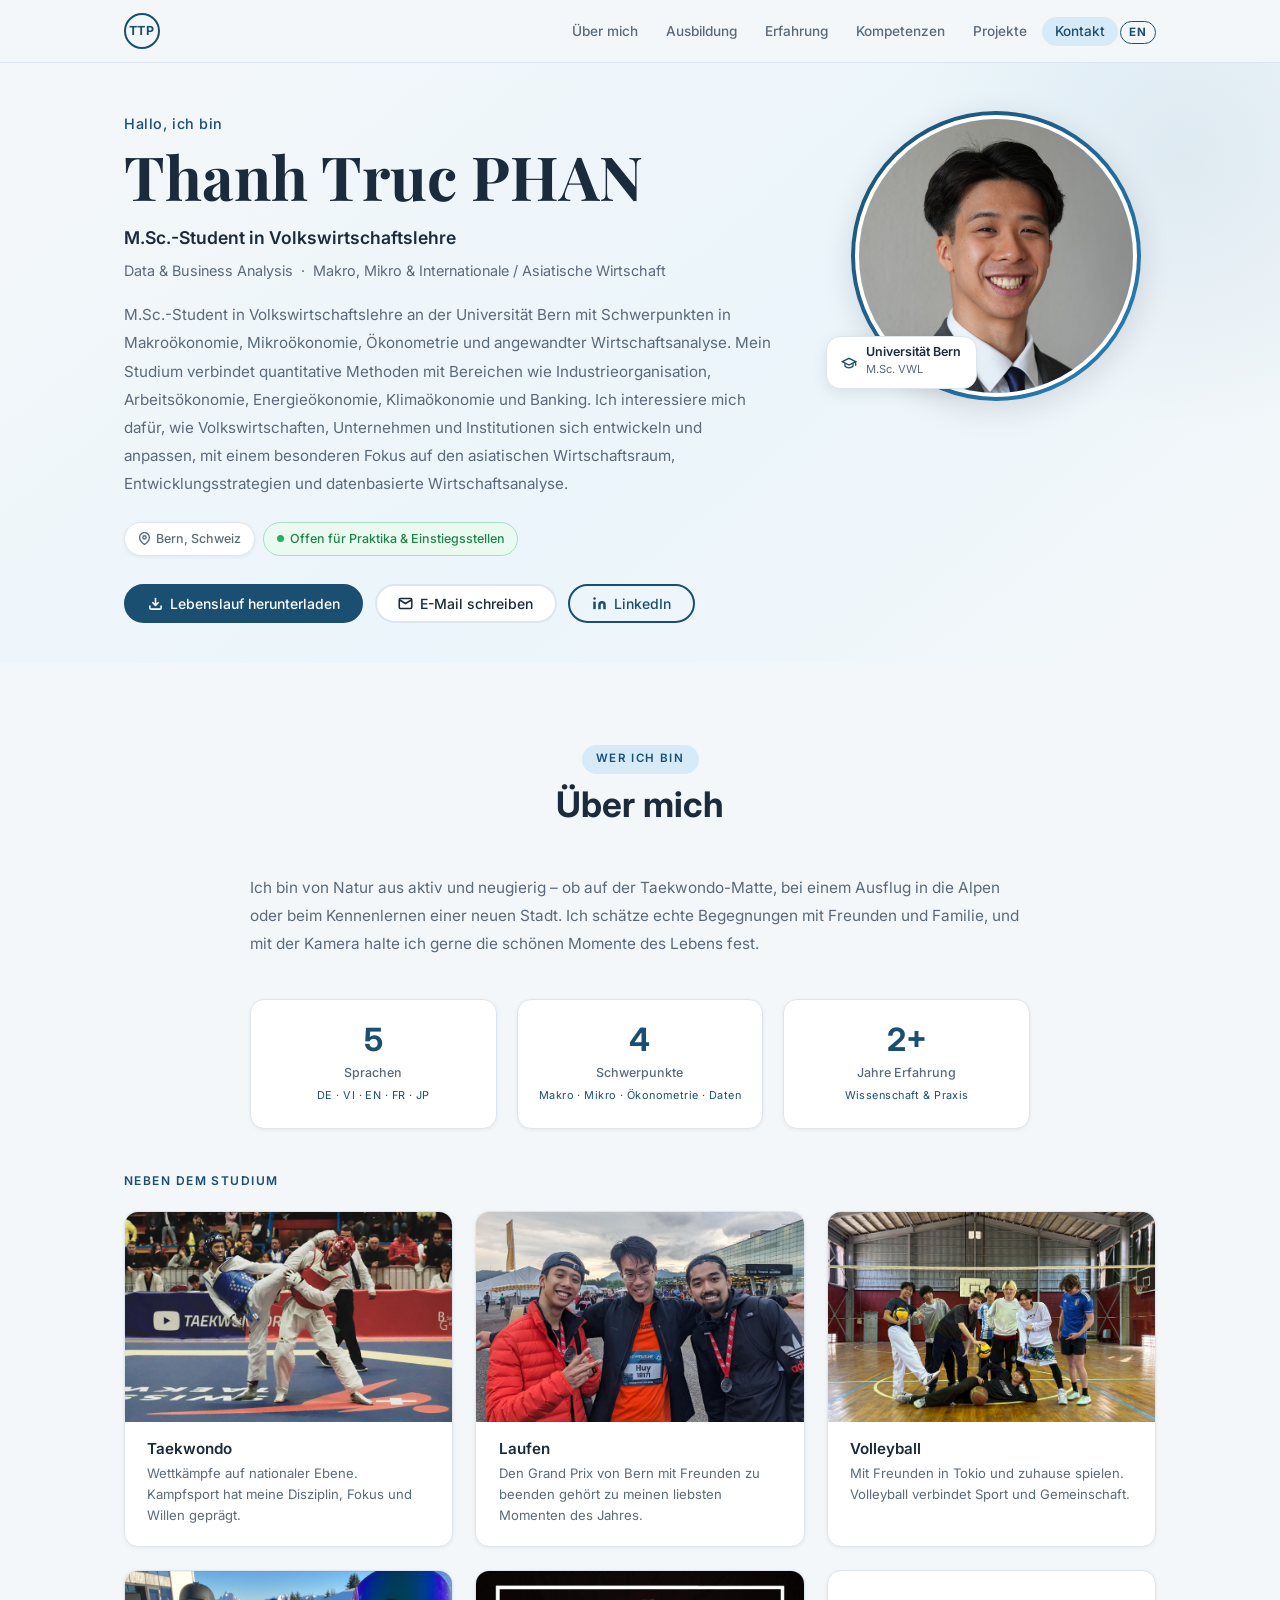
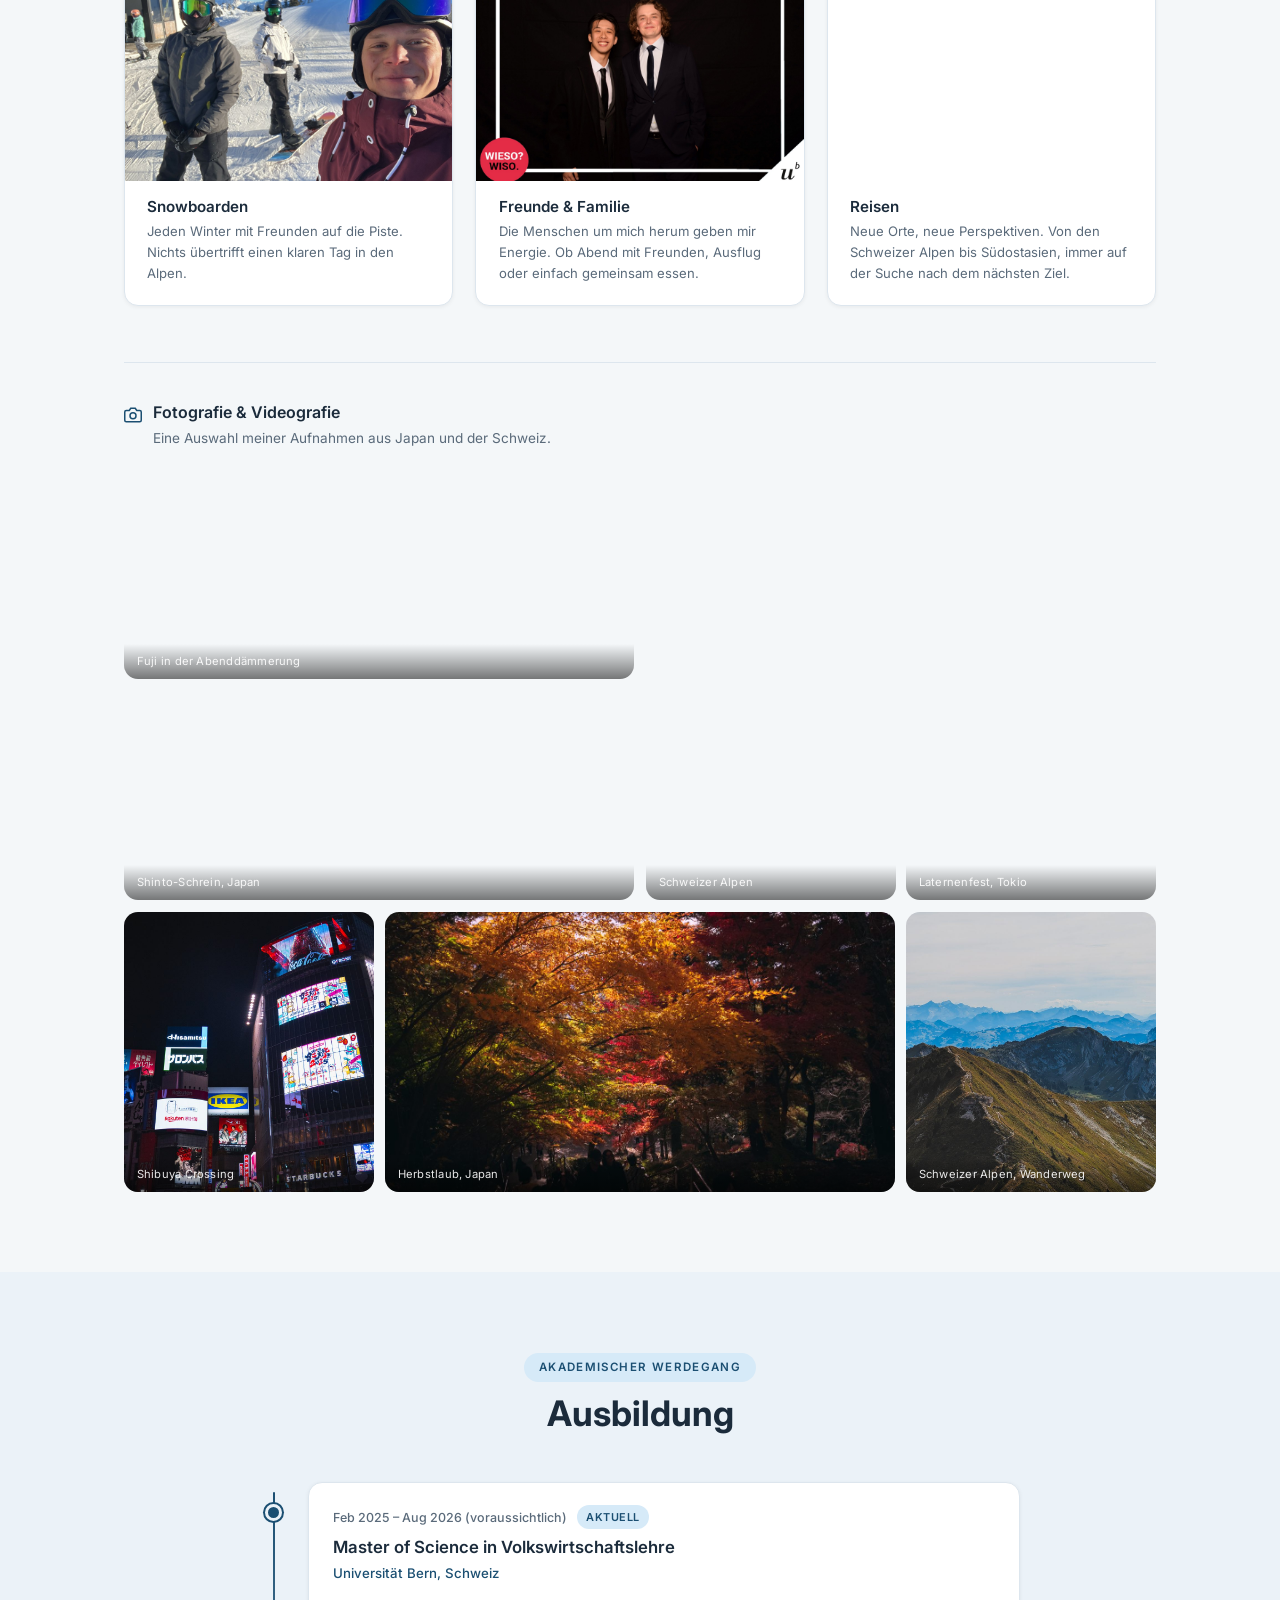
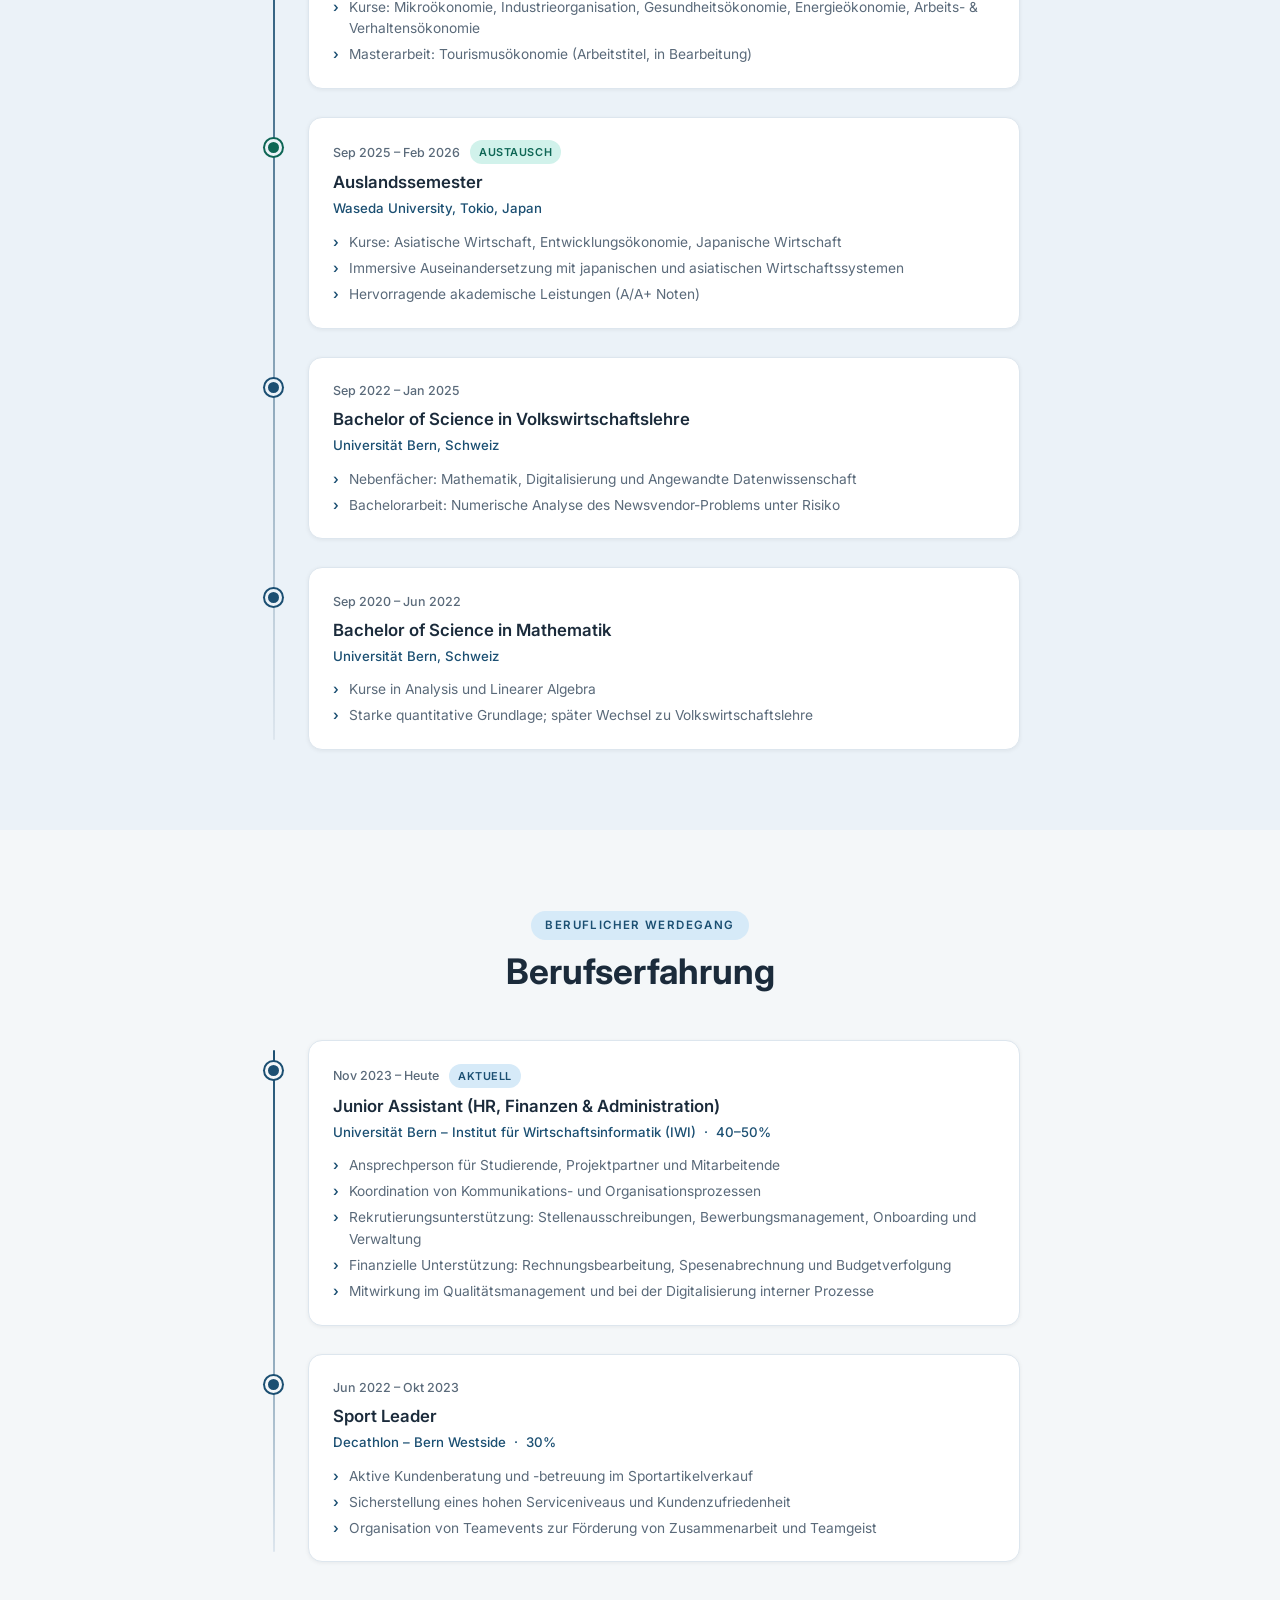
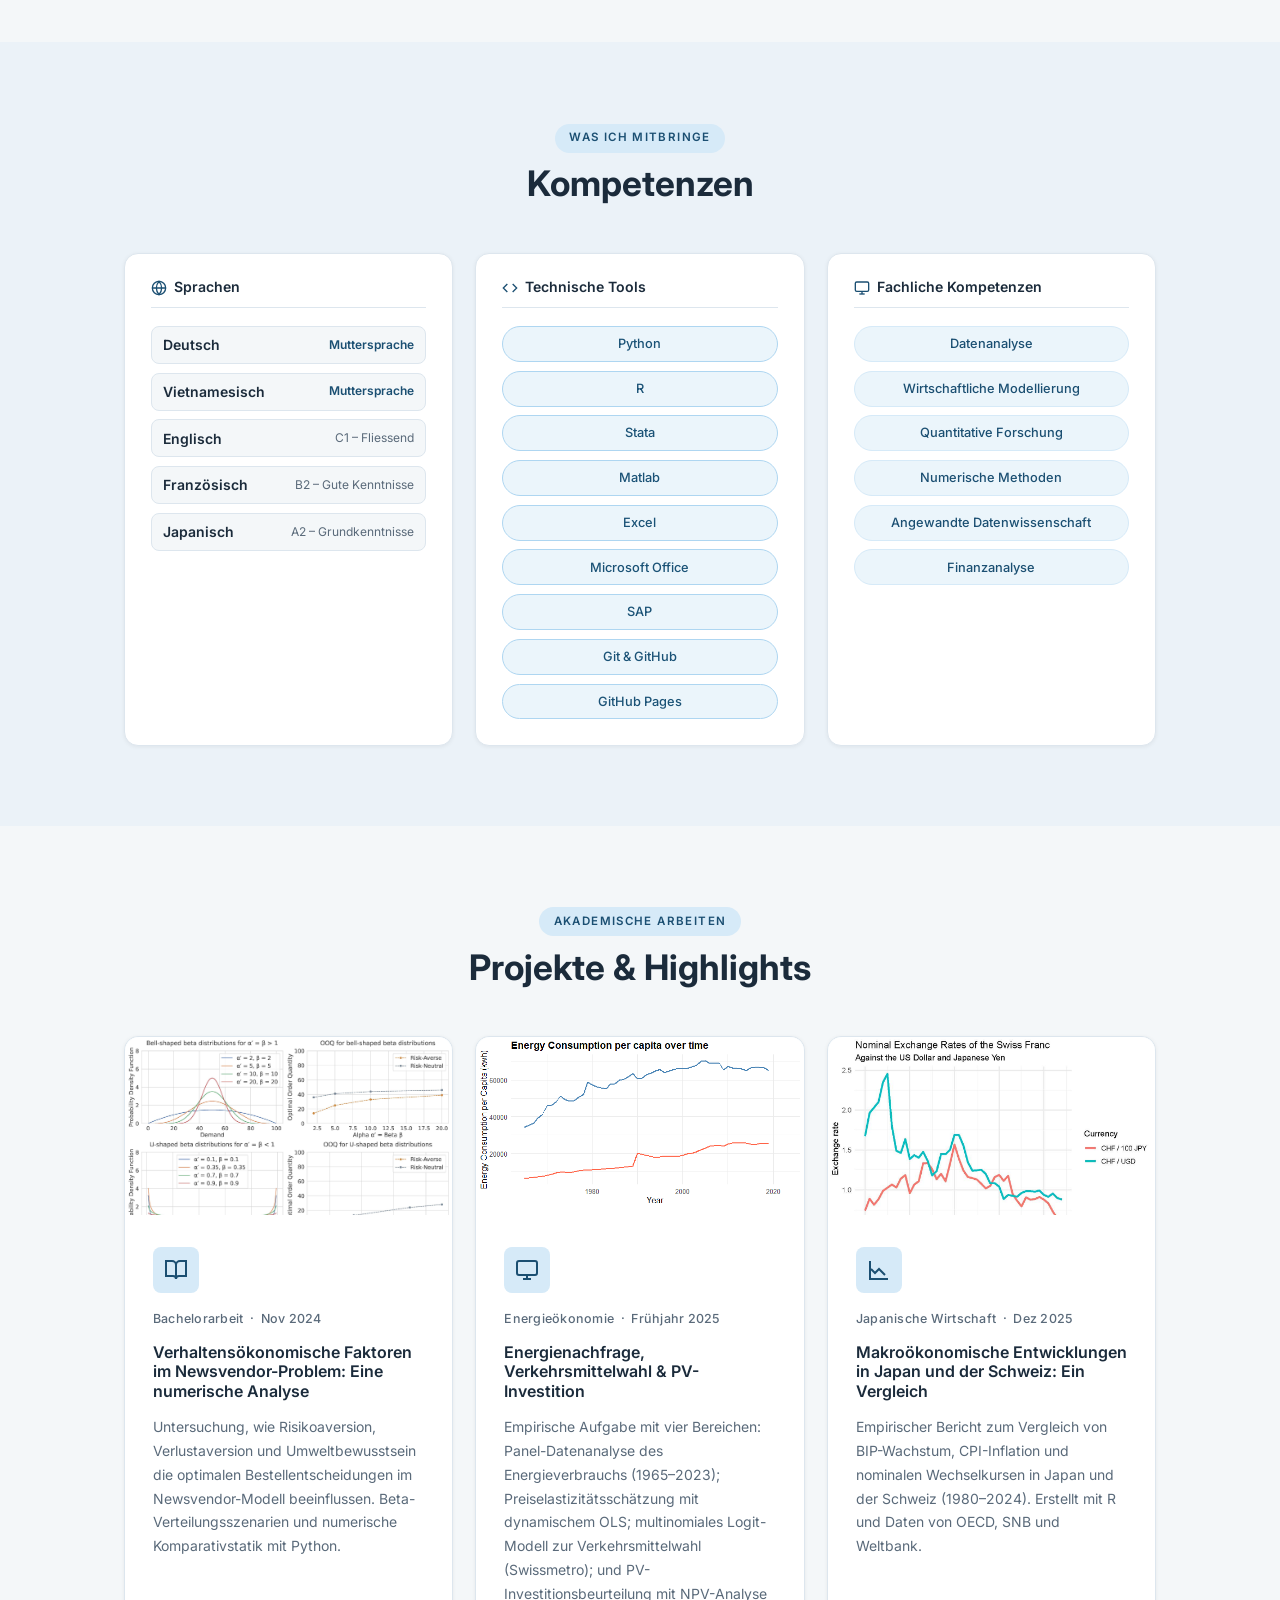
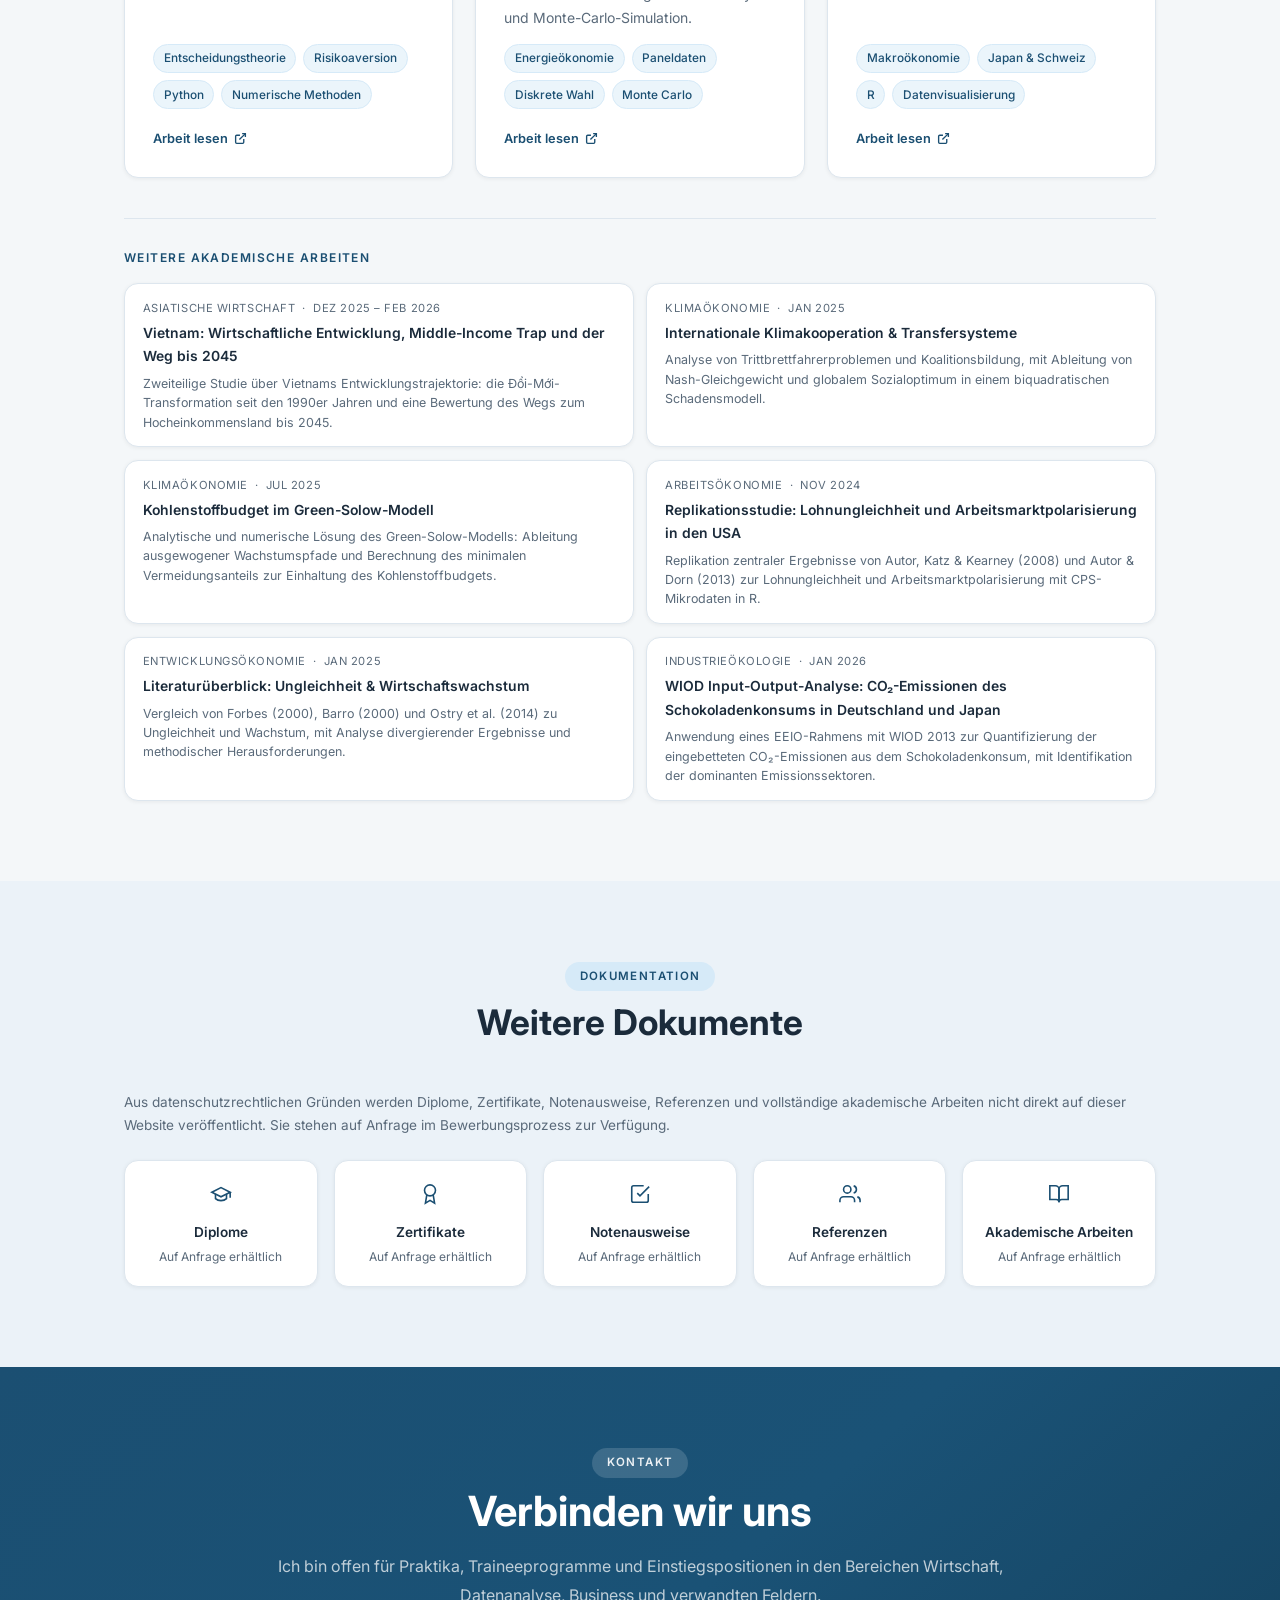
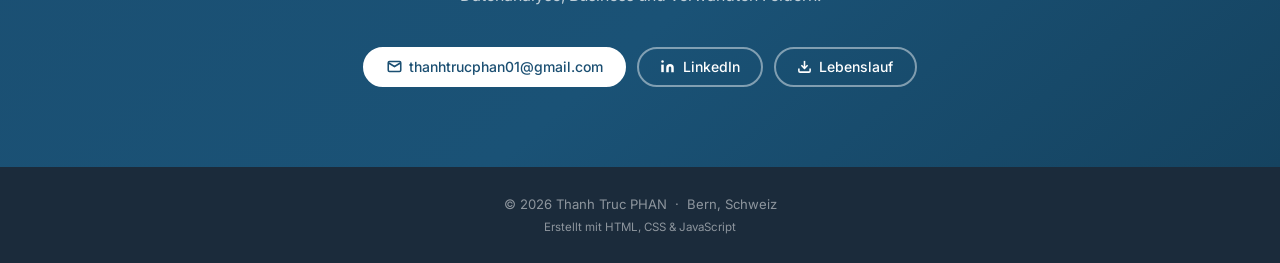
==== index.html @ 31c63287 "Paper links change and adapt website" ====
<!DOCTYPE html>
<html lang="de">
<head>
    <meta charset="UTF-8">
    <meta name="viewport" content="width=device-width, initial-scale=1.0">
    <title>Thanh Truc PHAN | M.Sc. Volkswirtschaftslehre</title>
    <meta name="description" content="Thanh Truc PHAN – M.Sc.-Student in Volkswirtschaftslehre an der Universität Bern. Schwerpunkte: Asiatische Wirtschaft, Internationale Wirtschaft und Datenanalyse.">

    <link rel="canonical" href="https://thanhphan.ch/">
    <link rel="alternate" hreflang="de" href="https://thanhphan.ch/">
    <link rel="alternate" hreflang="en" href="https://thanhphan.ch/en/">
    <link rel="alternate" hreflang="x-default" href="https://thanhphan.ch/">

    <link rel="preconnect" href="https://fonts.googleapis.com">
    <link rel="preconnect" href="https://fonts.gstatic.com" crossorigin>
    <link href="https://fonts.googleapis.com/css2?family=Playfair+Display:wght@700&family=Inter:wght@300;400;500;600;700&display=swap" rel="stylesheet">

    <link rel="icon" type="image/svg+xml" href="/assets/favicon.svg">
    <link rel="stylesheet" href="/styles.css">
</head>
<body>

    <header class="nav-header">
        <nav class="nav-container">
            <a href="#hero" class="nav-logo">TTP</a>

            <ul class="nav-links" id="navLinks">
                <li><a href="#about">Über mich</a></li>
                <li><a href="#education">Ausbildung</a></li>
                <li><a href="#experience">Erfahrung</a></li>
                <li><a href="#skills">Kompetenzen</a></li>
                <li><a href="#projects">Projekte</a></li>
                <li><a href="#contact">Kontakt</a></li>
                <li><a href="/en/" class="nav-lang">EN</a></li>
            </ul>

            <button class="nav-toggle" id="navToggle" aria-label="Navigationsmenü öffnen">
                <span></span>
                <span></span>
                <span></span>
            </button>
        </nav>
    </header>

    <main>

        <section id="hero" class="hero-section">
            <div class="hero-container">

                <div class="hero-text">
                    <p class="hero-greeting">Hallo, ich bin</p>
                    <h1 class="hero-name">Thanh Truc PHAN</h1>
                    <p class="hero-headline">M.Sc.-Student in Volkswirtschaftslehre</p>
                    <p class="hero-sub-headline">Data &amp; Business Analysis &nbsp;·&nbsp; Makro, Mikro &amp; Internationale / Asiatische Wirtschaft</p>

                    <p class="hero-intro">
                        M.Sc.-Student in Volkswirtschaftslehre an der Universität Bern mit Schwerpunkten
                        in Makroökonomie, Mikroökonomie, Ökonometrie und angewandter Wirtschaftsanalyse.
                        Mein Studium verbindet quantitative Methoden mit Bereichen wie Industrieorganisation,
                        Arbeitsökonomie, Energieökonomie, Klimaökonomie und Banking. Ich interessiere mich
                        dafür, wie Volkswirtschaften, Unternehmen und Institutionen sich entwickeln und
                        anpassen, mit einem besonderen Fokus auf den asiatischen Wirtschaftsraum,
                        Entwicklungsstrategien und datenbasierte Wirtschaftsanalyse.
                    </p>

                    <div class="hero-badges">
                        <span class="badge badge-location">
                            <svg width="13" height="13" viewBox="0 0 24 24" fill="none" stroke="currentColor" stroke-width="2.5" aria-hidden="true">
                                <path d="M21 10c0 7-9 13-9 13s-9-6-9-13a9 9 0 0 1 18 0z"/>
                                <circle cx="12" cy="10" r="3"/>
                            </svg>
                            Bern, Schweiz
                        </span>
                        <span class="badge badge-open">
                            <span class="pulse-dot" aria-hidden="true"></span>
                            Offen für Praktika &amp; Einstiegsstellen
                        </span>
                    </div>

                    <div class="hero-buttons">
                        <a href="/assets/Lebenslauf%20Thanh%20Truc%20Phan%20Webseite.pdf" download="Lebenslauf Thanh Truc Phan" class="btn btn-primary">
                            <svg width="15" height="15" viewBox="0 0 24 24" fill="none" stroke="currentColor" stroke-width="2.5" aria-hidden="true">
                                <path d="M21 15v4a2 2 0 0 1-2 2H5a2 2 0 0 1-2-2v-4"/>
                                <polyline points="7 10 12 15 17 10"/>
                                <line x1="12" y1="15" x2="12" y2="3"/>
                            </svg>
                            Lebenslauf herunterladen
                        </a>
                        <a href="mailto:thanhtrucphan01@gmail.com" class="btn btn-secondary">
                            <svg width="15" height="15" viewBox="0 0 24 24" fill="none" stroke="currentColor" stroke-width="2.5" aria-hidden="true">
                                <path d="M4 4h16c1.1 0 2 .9 2 2v12c0 1.1-.9 2-2 2H4c-1.1 0-2-.9-2-2V6c0-1.1.9-2 2-2z"/>
                                <polyline points="22,6 12,12 2,6"/>
                            </svg>
                            E-Mail schreiben
                        </a>
                        <a href="https://www.linkedin.com/in/thanh-truc-phan" target="_blank" rel="noopener noreferrer" class="btn btn-outline">
                            <svg width="15" height="15" viewBox="0 0 24 24" fill="currentColor" aria-hidden="true">
                                <path d="M16 8a6 6 0 0 1 6 6v7h-4v-7a2 2 0 0 0-2-2 2 2 0 0 0-2 2v7h-4v-7a6 6 0 0 1 6-6z"/>
                                <rect x="2" y="9" width="4" height="12"/>
                                <circle cx="4" cy="4" r="2"/>
                            </svg>
                            LinkedIn
                        </a>
                    </div>
                </div>

                <div class="hero-image-wrapper">
                    <div class="hero-image-ring">
                        <img src="/assets/profile.jpg" alt="Porträt von Thanh Truc PHAN" class="hero-image" id="profileImg">
                    </div>
                    <div class="hero-image-card" aria-hidden="true">
                        <svg width="16" height="16" viewBox="0 0 24 24" fill="none" stroke="currentColor" stroke-width="2">
                            <path d="M22 10v6M2 10l10-5 10 5-10 5z"/>
                            <path d="M6 12v5c3 3 9 3 12 0v-5"/>
                        </svg>
                        <div>
                            <span>Universität Bern</span>
                            <small>M.Sc. VWL</small>
                        </div>
                    </div>
                </div>

            </div>
        </section>


        <section id="about" class="section">
            <div class="container">

                <div class="section-header reveal">
                    <span class="section-label">Wer ich bin</span>
                    <h2>Über mich</h2>
                </div>

                <div class="about-content">
                    <p class="reveal">
                        Ich bin von Natur aus aktiv und neugierig – ob auf der Taekwondo-Matte, bei einem
                        Ausflug in die Alpen oder beim Kennenlernen einer neuen Stadt. Ich schätze echte
                        Begegnungen mit Freunden und Familie, und mit der Kamera halte ich gerne die
                        schönen Momente des Lebens fest.
                    </p>

                    <div class="about-highlights reveal">
                        <div class="highlight-card">
                            <span class="highlight-number">5</span>
                            <span class="highlight-label">Sprachen</span>
                            <span class="highlight-sub">DE · VI · EN · FR · JP</span>
                        </div>
                        <div class="highlight-card">
                            <span class="highlight-number">4</span>
                            <span class="highlight-label">Schwerpunkte</span>
                            <span class="highlight-sub">Makro · Mikro · Ökonometrie · Daten</span>
                        </div>
                        <div class="highlight-card">
                            <span class="highlight-number">2+</span>
                            <span class="highlight-label">Jahre Erfahrung</span>
                            <span class="highlight-sub">Wissenschaft &amp; Praxis</span>
                        </div>
                    </div>
                </div>

                <h3 class="about-sub-heading reveal">Neben dem Studium</h3>

                <div class="hobbies-grid">

                    <div class="hobby-card reveal">
                        <div class="hobby-photo">
                            <img src="/assets/pictures/taekwondo.jpg" alt="Taekwondo-Wettkampf" loading="lazy" decoding="async" style="object-position: center top;">
                        </div>
                        <div class="hobby-body">
                            <h3>Taekwondo</h3>
                            <p>Wettkämpfe auf nationaler Ebene. Kampfsport hat meine Disziplin, Fokus und Willen geprägt.</p>
                        </div>
                    </div>

                    <div class="hobby-card reveal">
                        <div class="hobby-photo">
                            <img src="/assets/pictures/GP-Bern%20Running.jpg" alt="Grand Prix von Bern mit Freunden" loading="lazy" decoding="async">
                        </div>
                        <div class="hobby-body">
                            <h3>Laufen</h3>
                            <p>Den Grand Prix von Bern mit Freunden zu beenden gehört zu meinen liebsten Momenten des Jahres.</p>
                        </div>
                    </div>

                    <div class="hobby-card reveal">
                        <div class="hobby-photo">
                            <img src="/assets/pictures/volleyball.jpg" alt="Volleyball-Team in Tokio" loading="lazy" decoding="async">
                        </div>
                        <div class="hobby-body">
                            <h3>Volleyball</h3>
                            <p>Mit Freunden in Tokio und zuhause spielen. Volleyball verbindet Sport und Gemeinschaft.</p>
                        </div>
                    </div>

                    <div class="hobby-card reveal">
                        <div class="hobby-photo">
                            <img src="/assets/pictures/Snowboarding.jpg" alt="Snowboarden in den Alpen" loading="lazy" decoding="async" style="object-position: center top;">
                        </div>
                        <div class="hobby-body">
                            <h3>Snowboarden</h3>
                            <p>Jeden Winter mit Freunden auf die Piste. Nichts übertrifft einen klaren Tag in den Alpen.</p>
                        </div>
                    </div>

                    <div class="hobby-card reveal">
                        <div class="hobby-photo">
                            <img src="/assets/pictures/Bachelor Graduation.jpg" alt="Mit Freunden an einer Veranstaltung" loading="lazy" decoding="async" style="object-position: center top;">
                        </div>
                        <div class="hobby-body">
                            <h3>Freunde &amp; Familie</h3>
                            <p>Die Menschen um mich herum geben mir Energie. Ob Abend mit Freunden, Ausflug oder einfach gemeinsam essen.</p>
                        </div>
                    </div>

                    <div class="hobby-card reveal">
                        <div class="hobby-photo">
                            <img src="/assets/pictures/travelling.JPG" alt="Reisen am Mittelmeer" loading="lazy" decoding="async">
                        </div>
                        <div class="hobby-body">
                            <h3>Reisen</h3>
                            <p>Neue Orte, neue Perspektiven. Von den Schweizer Alpen bis Südostasien, immer auf der Suche nach dem nächsten Ziel.</p>
                        </div>
                    </div>

                </div>

                <div class="photo-subsection">
                    <div class="photo-subsection-header reveal">
                        <svg width="18" height="18" viewBox="0 0 24 24" fill="none" stroke="currentColor" stroke-width="2" aria-hidden="true">
                            <path d="M23 19a2 2 0 0 1-2 2H3a2 2 0 0 1-2-2V8a2 2 0 0 1 2-2h4l2-3h6l2 3h4a2 2 0 0 1 2 2z"/>
                            <circle cx="12" cy="13" r="4"/>
                        </svg>
                        <div>
                            <h3>Fotografie &amp; Videografie</h3>
                            <p>Eine Auswahl meiner Aufnahmen aus Japan und der Schweiz.</p>
                        </div>
                    </div>
                    <div class="photo-strip reveal">
                        <figure class="photo-tile">
                            <img src="/assets/pictures/Fuji_.jpg" alt="Silhouette des Fuji in der Abenddämmerung" loading="lazy" decoding="async">
                            <figcaption>Fuji in der Abenddämmerung</figcaption>
                        </figure>
                        <figure class="photo-tile">
                            <img src="/assets/pictures/Alps%20.jpg" alt="Skipiste in den Schweizer Alpen" loading="lazy" decoding="async" style="object-position: center 25%;">
                            <figcaption>Schweizer Alpen</figcaption>
                        </figure>
                        <figure class="photo-tile">
                            <img src="/assets/pictures/Tokyo%20Festival.jpg" alt="Japanische Papierlaternen an einem Tokioter Festival" loading="lazy" decoding="async" style="object-position: center top;">
                            <figcaption>Laternenfest, Tokio</figcaption>
                        </figure>
                        <figure class="photo-tile">
                            <img src="/assets/pictures/Shrine.jpg" alt="Japanischer Shinto-Schrein mit Torii-Tor" loading="lazy" decoding="async">
                            <figcaption>Shinto-Schrein, Japan</figcaption>
                        </figure>
                        <figure class="photo-tile">
                            <img src="/assets/pictures/Shibuya%20Crossing.jpg" alt="Shibuya Crossing bei Nacht" loading="lazy" decoding="async" style="object-position: center 70%;">
                            <figcaption>Shibuya Crossing</figcaption>
                        </figure>
                        <figure class="photo-tile">
                            <img src="/assets/pictures/Autumn%20Foliage.jpg" alt="Herbstlaub in Japan" loading="lazy" decoding="async">
                            <figcaption>Herbstlaub, Japan</figcaption>
                        </figure>
                        <figure class="photo-tile">
                            <img src="/assets/pictures/Hiking.jpg" alt="Wanderweg in den Schweizer Alpen" loading="lazy" decoding="async" style="object-position: center 30%;">
                            <figcaption>Schweizer Alpen, Wanderweg</figcaption>
                        </figure>
                    </div>
                </div>

            </div>
        </section>


        <section id="education" class="section section-alt">
            <div class="container">

                <div class="section-header reveal">
                    <span class="section-label">Akademischer Werdegang</span>
                    <h2>Ausbildung</h2>
                </div>

                <div class="timeline">

                    <div class="timeline-item reveal">
                        <div class="timeline-dot"></div>
                        <div class="timeline-card">
                            <div class="timeline-meta">
                                <span class="timeline-date">Feb 2025 – Aug 2026 (voraussichtlich)</span>
                                <span class="timeline-tag tag-current">Aktuell</span>
                            </div>
                            <h3>Master of Science in Volkswirtschaftslehre</h3>
                            <p class="timeline-institution">Universität Bern, Schweiz</p>
                            <ul class="timeline-details">
                                <li>Kurse: Mikroökonomie, Industrieorganisation, Gesundheitsökonomie, Energieökonomie, Arbeits- &amp; Verhaltensökonomie</li>
                                <li>Masterarbeit: Tourismusökonomie (Arbeitstitel, in Bearbeitung)</li>
                            </ul>
                        </div>
                    </div>

                    <div class="timeline-item reveal">
                        <div class="timeline-dot timeline-dot-exchange"></div>
                        <div class="timeline-card">
                            <div class="timeline-meta">
                                <span class="timeline-date">Sep 2025 – Feb 2026</span>
                                <span class="timeline-tag tag-exchange">Austausch</span>
                            </div>
                            <h3>Auslandssemester</h3>
                            <p class="timeline-institution">Waseda University, Tokio, Japan</p>
                            <ul class="timeline-details">
                                <li>Kurse: Asiatische Wirtschaft, Entwicklungsökonomie, Japanische Wirtschaft</li>
                                <li>Immersive Auseinandersetzung mit japanischen und asiatischen Wirtschaftssystemen</li>
                                <li>Hervorragende akademische Leistungen (A/A+ Noten)</li>
                            </ul>
                        </div>
                    </div>

                    <div class="timeline-item reveal">
                        <div class="timeline-dot"></div>
                        <div class="timeline-card">
                            <div class="timeline-meta">
                                <span class="timeline-date">Sep 2022 – Jan 2025</span>
                            </div>
                            <h3>Bachelor of Science in Volkswirtschaftslehre</h3>
                            <p class="timeline-institution">Universität Bern, Schweiz</p>
                            <ul class="timeline-details">
                                <li>Nebenfächer: Mathematik, Digitalisierung und Angewandte Datenwissenschaft</li>
                                <li>Bachelorarbeit: Numerische Analyse des Newsvendor-Problems unter Risiko</li>
                            </ul>
                        </div>
                    </div>

                    <div class="timeline-item reveal">
                        <div class="timeline-dot"></div>
                        <div class="timeline-card">
                            <div class="timeline-meta">
                                <span class="timeline-date">Sep 2020 – Jun 2022</span>
                            </div>
                            <h3>Bachelor of Science in Mathematik</h3>
                            <p class="timeline-institution">Universität Bern, Schweiz</p>
                            <ul class="timeline-details">
                                <li>Kurse in Analysis und Linearer Algebra</li>
                                <li>Starke quantitative Grundlage; später Wechsel zu Volkswirtschaftslehre</li>
                            </ul>
                        </div>
                    </div>

                </div>
            </div>
        </section>


        <section id="experience" class="section">
            <div class="container">

                <div class="section-header reveal">
                    <span class="section-label">Beruflicher Werdegang</span>
                    <h2>Berufserfahrung</h2>
                </div>

                <div class="timeline">

                    <div class="timeline-item reveal">
                        <div class="timeline-dot"></div>
                        <div class="timeline-card">
                            <div class="timeline-meta">
                                <span class="timeline-date">Nov 2023 – Heute</span>
                                <span class="timeline-tag tag-current">Aktuell</span>
                            </div>
                            <h3>Junior Assistant (HR, Finanzen &amp; Administration)</h3>
                            <p class="timeline-institution">
                                Universität Bern &ndash; Institut für Wirtschaftsinformatik (IWI)
                                &nbsp;·&nbsp; 40–50%
                            </p>
                            <ul class="timeline-details">
                                <li>Ansprechperson für Studierende, Projektpartner und Mitarbeitende</li>
                                <li>Koordination von Kommunikations- und Organisationsprozessen</li>
                                <li>Rekrutierungsunterstützung: Stellenausschreibungen, Bewerbungsmanagement, Onboarding und Verwaltung</li>
                                <li>Finanzielle Unterstützung: Rechnungsbearbeitung, Spesenabrechnung und Budgetverfolgung</li>
                                <li>Mitwirkung im Qualitätsmanagement und bei der Digitalisierung interner Prozesse</li>
                            </ul>
                        </div>
                    </div>

                    <div class="timeline-item reveal">
                        <div class="timeline-dot"></div>
                        <div class="timeline-card">
                            <div class="timeline-meta">
                                <span class="timeline-date">Jun 2022 – Okt 2023</span>
                            </div>
                            <h3>Sport Leader</h3>
                            <p class="timeline-institution">Decathlon &ndash; Bern Westside &nbsp;·&nbsp; 30%</p>
                            <ul class="timeline-details">
                                <li>Aktive Kundenberatung und -betreuung im Sportartikelverkauf</li>
                                <li>Sicherstellung eines hohen Serviceniveaus und Kundenzufriedenheit</li>
                                <li>Organisation von Teamevents zur Förderung von Zusammenarbeit und Teamgeist</li>
                            </ul>
                        </div>
                    </div>

                </div>
            </div>
        </section>


        <section id="skills" class="section section-alt">
            <div class="container">

                <div class="section-header reveal">
                    <span class="section-label">Was ich mitbringe</span>
                    <h2>Kompetenzen</h2>
                </div>

                <div class="skills-grid">

                    <div class="skill-group reveal">
                        <h3 class="skill-group-title">
                            <svg width="16" height="16" viewBox="0 0 24 24" fill="none" stroke="currentColor" stroke-width="2" aria-hidden="true">
                                <circle cx="12" cy="12" r="10"/>
                                <path d="M2 12h20M12 2a15.3 15.3 0 0 1 4 10 15.3 15.3 0 0 1-4 10 15.3 15.3 0 0 1-4-10 15.3 15.3 0 0 1 4-10z"/>
                            </svg>
                            Sprachen
                        </h3>
                        <div class="skill-tags">
                            <div class="skill-tag-language">
                                <span class="lang-name">Deutsch</span>
                                <span class="lang-level lang-native">Muttersprache</span>
                            </div>
                            <div class="skill-tag-language">
                                <span class="lang-name">Vietnamesisch</span>
                                <span class="lang-level lang-native">Muttersprache</span>
                            </div>
                            <div class="skill-tag-language">
                                <span class="lang-name">Englisch</span>
                                <span class="lang-level">C1 – Fliessend</span>
                            </div>
                            <div class="skill-tag-language">
                                <span class="lang-name">Französisch</span>
                                <span class="lang-level">B2 – Gute Kenntnisse</span>
                            </div>
                            <div class="skill-tag-language">
                                <span class="lang-name">Japanisch</span>
                                <span class="lang-level">A2 – Grundkenntnisse</span>
                            </div>
                        </div>
                    </div>

                    <div class="skill-group reveal">
                        <h3 class="skill-group-title">
                            <svg width="16" height="16" viewBox="0 0 24 24" fill="none" stroke="currentColor" stroke-width="2" aria-hidden="true">
                                <polyline points="16 18 22 12 16 6"/>
                                <polyline points="8 6 2 12 8 18"/>
                            </svg>
                            Technische Tools
                        </h3>
                        <div class="skill-tags">
                            <span class="skill-badge skill-badge-tech">Python</span>
                            <span class="skill-badge skill-badge-tech">R</span>
                            <span class="skill-badge skill-badge-tech">Stata</span>
                            <span class="skill-badge skill-badge-tech">Matlab</span>
                            <span class="skill-badge skill-badge-tech">Excel</span>
                            <span class="skill-badge skill-badge-tech">Microsoft Office</span>
                            <span class="skill-badge skill-badge-tech">SAP</span>
                            <span class="skill-badge skill-badge-tech">Git &amp; GitHub</span>
                            <span class="skill-badge skill-badge-tech">GitHub Pages</span>
                        </div>
                    </div>

                    <div class="skill-group reveal">
                        <h3 class="skill-group-title">
                            <svg width="16" height="16" viewBox="0 0 24 24" fill="none" stroke="currentColor" stroke-width="2" aria-hidden="true">
                                <rect x="2" y="3" width="20" height="14" rx="2"/>
                                <line x1="8" y1="21" x2="16" y2="21"/>
                                <line x1="12" y1="17" x2="12" y2="21"/>
                            </svg>
                            Fachliche Kompetenzen
                        </h3>
                        <div class="skill-tags">
                            <span class="skill-badge">Datenanalyse</span>
                            <span class="skill-badge">Wirtschaftliche Modellierung</span>
                            <span class="skill-badge">Quantitative Forschung</span>
                            <span class="skill-badge">Numerische Methoden</span>
                            <span class="skill-badge">Angewandte Datenwissenschaft</span>
                            <span class="skill-badge">Finanzanalyse</span>
                        </div>
                    </div>

                </div>
            </div>
        </section>


        <section id="projects" class="section">
            <div class="container">

                <div class="section-header reveal">
                    <span class="section-label">Akademische Arbeiten</span>
                    <h2>Projekte &amp; Highlights</h2>
                </div>

                <div class="projects-grid">

                    <div class="project-card reveal">
                        <div class="project-preview">
                            <img src="/assets/Projects/Visuals/Beta_Distribution.jpg" alt="Beta-Verteilung aus der Bachelorarbeit" loading="lazy" decoding="async">
                        </div>
                        <div class="project-icon">
                            <svg width="24" height="24" viewBox="0 0 24 24" fill="none" stroke="currentColor" stroke-width="2" aria-hidden="true">
                                <path d="M2 3h6a4 4 0 0 1 4 4v14a3 3 0 0 0-3-3H2z"/>
                                <path d="M22 3h-6a4 4 0 0 0-4 4v14a3 3 0 0 1 3-3h7z"/>
                            </svg>
                        </div>
                        <div class="project-meta">Bachelorarbeit &nbsp;·&nbsp; Nov 2024</div>
                        <h3>Verhaltensökonomische Faktoren im Newsvendor-Problem: Eine numerische Analyse</h3>
                        <p>
                            Untersuchung, wie Risikoaversion, Verlustaversion und Umweltbewusstsein
                            die optimalen Bestellentscheidungen im Newsvendor-Modell beeinflussen.
                            Beta-Verteilungsszenarien und numerische Komparativstatik mit Python.
                        </p>
                        <div class="project-tags">
                            <span class="project-tag">Entscheidungstheorie</span>
                            <span class="project-tag">Risikoaversion</span>
                            <span class="project-tag">Python</span>
                            <span class="project-tag">Numerische Methoden</span>
                        </div>
                        <a href="/assets/Projects/Phan_Thanh_Truc_Bachelor_Thesis.pdf" target="_blank" rel="noopener noreferrer" class="project-read-link">
                            Arbeit lesen
                            <svg width="13" height="13" viewBox="0 0 24 24" fill="none" stroke="currentColor" stroke-width="2.5" aria-hidden="true"><path d="M18 13v6a2 2 0 0 1-2 2H5a2 2 0 0 1-2-2V8a2 2 0 0 1 2-2h6"/><polyline points="15 3 21 3 21 9"/><line x1="10" y1="14" x2="21" y2="3"/></svg>
                        </a>
                    </div>

                    <div class="project-card reveal">
                        <div class="project-preview">
                            <img src="/assets/Projects/Visuals/energy consumption per capita over time.png" alt="Energieverbrauch pro Kopf" loading="lazy" decoding="async">
                        </div>
                        <div class="project-icon">
                            <svg width="24" height="24" viewBox="0 0 24 24" fill="none" stroke="currentColor" stroke-width="2" aria-hidden="true">
                                <rect x="2" y="3" width="20" height="14" rx="2"/>
                                <path d="M8 21h8M12 17v4"/>
                            </svg>
                        </div>
                        <div class="project-meta">Energieökonomie &nbsp;·&nbsp; Frühjahr 2025</div>
                        <h3>Energienachfrage, Verkehrsmittelwahl &amp; PV-Investition</h3>
                        <p>
                            Empirische Aufgabe mit vier Bereichen: Panel-Datenanalyse des Energieverbrauchs
                            (1965–2023); Preiselastizitätsschätzung mit dynamischem OLS; multinomiales
                            Logit-Modell zur Verkehrsmittelwahl (Swissmetro); und PV-Investitionsbeurteilung
                            mit NPV-Analyse und Monte-Carlo-Simulation.
                        </p>
                        <div class="project-tags">
                            <span class="project-tag">Energieökonomie</span>
                            <span class="project-tag">Paneldaten</span>
                            <span class="project-tag">Diskrete Wahl</span>
                            <span class="project-tag">Monte Carlo</span>
                        </div>
                        <a href="/assets/Projects/Energy_Economics_Assignment___Thanh_PHAN_20_120_093.pdf" target="_blank" rel="noopener noreferrer" class="project-read-link">
                            Arbeit lesen
                            <svg width="13" height="13" viewBox="0 0 24 24" fill="none" stroke="currentColor" stroke-width="2.5" aria-hidden="true"><path d="M18 13v6a2 2 0 0 1-2 2H5a2 2 0 0 1-2-2V8a2 2 0 0 1 2-2h6"/><polyline points="15 3 21 3 21 9"/><line x1="10" y1="14" x2="21" y2="3"/></svg>
                        </a>
                    </div>

                    <div class="project-card reveal">
                        <div class="project-preview">
                            <img src="/assets/Projects/Visuals/exchange_rates_timeseries.jpg" alt="Wechselkurszeitreihe JPY/CHF" loading="lazy" decoding="async">
                        </div>
                        <div class="project-icon">
                            <svg width="24" height="24" viewBox="0 0 24 24" fill="none" stroke="currentColor" stroke-width="2" aria-hidden="true">
                                <path d="M3 3v18h18"/>
                                <path d="M18 17l-6-6-4 4-4-4"/>
                            </svg>
                        </div>
                        <div class="project-meta">Japanische Wirtschaft &nbsp;·&nbsp; Dez 2025</div>
                        <h3>Makroökonomische Entwicklungen in Japan und der Schweiz: Ein Vergleich</h3>
                        <p>
                            Empirischer Bericht zum Vergleich von BIP-Wachstum, CPI-Inflation und
                            nominalen Wechselkursen in Japan und der Schweiz (1980–2024). Erstellt mit
                            R und Daten von OECD, SNB und Weltbank.
                        </p>
                        <div class="project-tags">
                            <span class="project-tag">Makroökonomie</span>
                            <span class="project-tag">Japan &amp; Schweiz</span>
                            <span class="project-tag">R</span>
                            <span class="project-tag">Datenvisualisierung</span>
                        </div>
                        <a href="/assets/Projects/Analysis_of_the_Japanese_Economy_Report_PHAN_Thanh_3225B921_3.pdf" target="_blank" rel="noopener noreferrer" class="project-read-link">
                            Arbeit lesen
                            <svg width="13" height="13" viewBox="0 0 24 24" fill="none" stroke="currentColor" stroke-width="2.5" aria-hidden="true"><path d="M18 13v6a2 2 0 0 1-2 2H5a2 2 0 0 1-2-2V8a2 2 0 0 1 2-2h6"/><polyline points="15 3 21 3 21 9"/><line x1="10" y1="14" x2="21" y2="3"/></svg>
                        </a>
                    </div>

                </div>

                <div class="papers-list-section">
                    <h3 class="papers-list-heading reveal">Weitere akademische Arbeiten</h3>
                    <div class="papers-list">

                        <div class="paper-list-item reveal">
                            <div class="paper-list-meta">Asiatische Wirtschaft &nbsp;·&nbsp; Dez 2025 – Feb 2026</div>
                            <span class="paper-list-title">Vietnam: Wirtschaftliche Entwicklung, Middle-Income Trap und der Weg bis 2045</span>
                            <p>Zweiteilige Studie über Vietnams Entwicklungstrajektorie: die Đổi-Mới-Transformation seit den 1990er Jahren und eine Bewertung des Wegs zum Hocheinkommensland bis 2045.</p>
                        </div>

                        <div class="paper-list-item reveal">
                            <div class="paper-list-meta">Klimaökonomie &nbsp;·&nbsp; Jan 2025</div>
                            <span class="paper-list-title">Internationale Klimakooperation &amp; Transfersysteme</span>
                            <p>Analyse von Trittbrettfahrerproblemen und Koalitionsbildung, mit Ableitung von Nash-Gleichgewicht und globalem Sozialoptimum in einem biquadratischen Schadensmodell.</p>
                        </div>

                        <div class="paper-list-item reveal">
                            <div class="paper-list-meta">Klimaökonomie &nbsp;·&nbsp; Jul 2025</div>
                            <span class="paper-list-title">Kohlenstoffbudget im Green-Solow-Modell</span>
                            <p>Analytische und numerische Lösung des Green-Solow-Modells: Ableitung ausgewogener Wachstumspfade und Berechnung des minimalen Vermeidungsanteils zur Einhaltung des Kohlenstoffbudgets.</p>
                        </div>

                        <div class="paper-list-item reveal">
                            <div class="paper-list-meta">Arbeitsökonomie &nbsp;·&nbsp; Nov 2024</div>
                            <span class="paper-list-title">Replikationsstudie: Lohnungleichheit und Arbeitsmarktpolarisierung in den USA</span>
                            <p>Replikation zentraler Ergebnisse von Autor, Katz &amp; Kearney (2008) und Autor &amp; Dorn (2013) zur Lohnungleichheit und Arbeitsmarktpolarisierung mit CPS-Mikrodaten in R.</p>
                        </div>

                        <div class="paper-list-item reveal">
                            <div class="paper-list-meta">Entwicklungsökonomie &nbsp;·&nbsp; Jan 2025</div>
                            <span class="paper-list-title">Literaturüberblick: Ungleichheit &amp; Wirtschaftswachstum</span>
                            <p>Vergleich von Forbes (2000), Barro (2000) und Ostry et al. (2014) zu Ungleichheit und Wachstum, mit Analyse divergierender Ergebnisse und methodischer Herausforderungen.</p>
                        </div>

                        <div class="paper-list-item reveal">
                            <div class="paper-list-meta">Industrieökologie &nbsp;·&nbsp; Jan 2026</div>
                            <span class="paper-list-title">WIOD Input-Output-Analyse: CO₂-Emissionen des Schokoladenkonsums in Deutschland und Japan</span>
                            <p>Anwendung eines EEIO-Rahmens mit WIOD 2013 zur Quantifizierung der eingebetteten CO₂-Emissionen aus dem Schokoladenkonsum, mit Identifikation der dominanten Emissionssektoren.</p>
                        </div>

                    </div>
                </div>

            </div>
        </section>


        <section id="documents" class="section section-alt">
            <div class="container">

                <div class="section-header reveal">
                    <span class="section-label">Dokumentation</span>
                    <h2>Weitere Dokumente</h2>
                </div>

                <p class="documents-notice reveal">
                    Aus datenschutzrechtlichen Gründen werden Diplome, Zertifikate, Notenausweise, Referenzen
                    und vollständige akademische Arbeiten nicht direkt auf dieser Website veröffentlicht.
                    Sie stehen auf Anfrage im Bewerbungsprozess zur Verfügung.
                </p>

                <div class="documents-grid reveal">
                    <div class="document-card">
                        <svg width="22" height="22" viewBox="0 0 24 24" fill="none" stroke="currentColor" stroke-width="1.75" aria-hidden="true">
                            <path d="M22 10v6M2 10l10-5 10 5-10 5z"/><path d="M6 12v5c3 3 9 3 12 0v-5"/>
                        </svg>
                        <h3>Diplome</h3>
                        <p>Auf Anfrage erhältlich</p>
                    </div>
                    <div class="document-card">
                        <svg width="22" height="22" viewBox="0 0 24 24" fill="none" stroke="currentColor" stroke-width="1.75" aria-hidden="true">
                            <circle cx="12" cy="8" r="6"/><path d="M15.477 12.89L17 22l-5-3-5 3 1.523-9.11"/>
                        </svg>
                        <h3>Zertifikate</h3>
                        <p>Auf Anfrage erhältlich</p>
                    </div>
                    <div class="document-card">
                        <svg width="22" height="22" viewBox="0 0 24 24" fill="none" stroke="currentColor" stroke-width="1.75" aria-hidden="true">
                            <path d="M9 11l3 3L22 4"/><path d="M21 12v7a2 2 0 0 1-2 2H5a2 2 0 0 1-2-2V5a2 2 0 0 1 2-2h11"/>
                        </svg>
                        <h3>Notenausweise</h3>
                        <p>Auf Anfrage erhältlich</p>
                    </div>
                    <div class="document-card">
                        <svg width="22" height="22" viewBox="0 0 24 24" fill="none" stroke="currentColor" stroke-width="1.75" aria-hidden="true">
                            <path d="M17 21v-2a4 4 0 0 0-4-4H5a4 4 0 0 0-4 4v2"/>
                            <circle cx="9" cy="7" r="4"/>
                            <path d="M23 21v-2a4 4 0 0 0-3-3.87"/><path d="M16 3.13a4 4 0 0 1 0 7.75"/>
                        </svg>
                        <h3>Referenzen</h3>
                        <p>Auf Anfrage erhältlich</p>
                    </div>
                    <div class="document-card">
                        <svg width="22" height="22" viewBox="0 0 24 24" fill="none" stroke="currentColor" stroke-width="1.75" aria-hidden="true">
                            <path d="M2 3h6a4 4 0 0 1 4 4v14a3 3 0 0 0-3-3H2z"/>
                            <path d="M22 3h-6a4 4 0 0 0-4 4v14a3 3 0 0 1 3-3h7z"/>
                        </svg>
                        <h3>Akademische Arbeiten</h3>
                        <p>Auf Anfrage erhältlich</p>
                    </div>
                </div>

            </div>
        </section>


        <section id="contact" class="section contact-section">
            <div class="container">
                <div class="contact-inner reveal">
                    <span class="section-label">Kontakt</span>
                    <h2>Verbinden wir uns</h2>
                    <p class="contact-description">
                        Ich bin offen für Praktika, Traineeprogramme und Einstiegspositionen in den
                        Bereichen Wirtschaft, Datenanalyse, Business und verwandten Feldern.
                    </p>
                    <div class="contact-buttons">
                        <a href="mailto:thanhtrucphan01@gmail.com" class="btn btn-primary">
                            <svg width="15" height="15" viewBox="0 0 24 24" fill="none" stroke="currentColor" stroke-width="2.5" aria-hidden="true">
                                <path d="M4 4h16c1.1 0 2 .9 2 2v12c0 1.1-.9 2-2 2H4c-1.1 0-2-.9-2-2V6c0-1.1.9-2 2-2z"/>
                                <polyline points="22,6 12,12 2,6"/>
                            </svg>
                            thanhtrucphan01@gmail.com
                        </a>
                        <a href="https://www.linkedin.com/in/thanh-truc-phan" target="_blank" rel="noopener noreferrer" class="btn btn-outline">
                            <svg width="15" height="15" viewBox="0 0 24 24" fill="currentColor" aria-hidden="true">
                                <path d="M16 8a6 6 0 0 1 6 6v7h-4v-7a2 2 0 0 0-2-2 2 2 0 0 0-2 2v7h-4v-7a6 6 0 0 1 6-6z"/>
                                <rect x="2" y="9" width="4" height="12"/>
                                <circle cx="4" cy="4" r="2"/>
                            </svg>
                            LinkedIn
                        </a>
                        <a href="/assets/Lebenslauf%20Thanh%20Truc%20Phan%20Webseite.pdf" download="Lebenslauf Thanh Truc Phan" class="btn btn-outline">
                            <svg width="15" height="15" viewBox="0 0 24 24" fill="none" stroke="currentColor" stroke-width="2.5" aria-hidden="true">
                                <path d="M21 15v4a2 2 0 0 1-2 2H5a2 2 0 0 1-2-2v-4"/>
                                <polyline points="7 10 12 15 17 10"/>
                                <line x1="12" y1="15" x2="12" y2="3"/>
                            </svg>
                            Lebenslauf
                        </a>
                    </div>
                </div>
            </div>
        </section>

    </main>


    <footer class="footer">
        <div class="container">
            <p>&copy; 2026 Thanh Truc PHAN &nbsp;&middot;&nbsp; Bern, Schweiz</p>
            <p class="footer-note">Erstellt mit HTML, CSS &amp; JavaScript</p>
        </div>
    </footer>

    <script src="/script.js"></script>
</body>
</html>
---- styles.css ----
/* ================================================================
   styles.css — Thanh Truc Phan Personal Website
   ================================================================

   TABLE OF CONTENTS
   1.  CSS Variables  (colors, shadows, spacing — edit here first)
   2.  Reset & Base
   3.  Typography
   4.  Utility classes
   5.  Buttons
   6.  Navigation
   7.  Hero section
   8.  About section
   9.  Timeline  (Education & Experience)
   10. Skills section
   11. Projects section
   12. Interests section
   13. Contact section
   14. Footer
   15. Scroll reveal animation
   16. Responsive (tablet & mobile)

   ✏️  QUICK CUSTOMISATION:
   — Colors:     edit the :root block in section 1
   — Fonts:      edit font-family in the body selector (section 2)
   — Max width:  edit --max-width in section 1
   ================================================================ */


/* ================================================================
   1.  CSS VARIABLES
   ================================================================ */
:root {
    /* ✏️ Change the color palette here */
    --color-bg:            #F4F7F9;       /* page background */
    --color-surface:       #FFFFFF;       /* card / nav background */
    --color-text:          #1B2B3B;       /* main body text */
    --color-text-muted:    #5A6A7A;       /* secondary text */
    --color-accent:        #1B4F72;       /* primary accent — deep navy blue */
    --color-accent-hover:  #154360;       /* darker accent for hover */
    --color-accent-light:  #D6EAF8;       /* very light accent tint */
    --color-border:        #DDE6EE;       /* card / input borders */
    --color-section-alt:   #EBF2F8;       /* alternate section background */
    --color-tag-bg:        #EBF5FB;       /* tag / badge background */
    --color-tag-text:      #1B4F72;       /* tag / badge text */
    --color-exchange:      #0E6655;       /* exchange tag — green */
    --color-exchange-bg:   #D1F2EB;

    --shadow-sm:  0 1px 4px rgba(0, 0, 0, 0.06);
    --shadow-md:  0 4px 16px rgba(0, 0, 0, 0.09);
    --shadow-lg:  0 8px 32px rgba(0, 0, 0, 0.12);

    --radius-sm:   8px;
    --radius-md:   14px;
    --radius-lg:   20px;
    --radius-full: 9999px;

    --transition: 0.24s ease;

    /* ✏️ Change the max content width here */
    --max-width: 1080px;
}


/* ================================================================
   2.  RESET & BASE
   ================================================================ */
*, *::before, *::after {
    box-sizing: border-box;
    margin: 0;
    padding: 0;
}

html {
    font-size: 16px;
    scroll-behavior: auto;   /* never CSS-smooth — JS animation handles it */
    overflow-anchor: none;   /* disable scroll anchoring; it adjusts scrollTop mid-animation */
    overflow-x: hidden;      /* prevent horizontal overflow on mobile */
}

body {
    /* ✏️ Change the font here — keep Inter as fallback */
    font-family: 'Inter', -apple-system, BlinkMacSystemFont, 'Segoe UI', sans-serif;
    background-color: var(--color-bg);
    color: var(--color-text);
    line-height: 1.7;
    -webkit-font-smoothing: antialiased;
    overflow-x: hidden;      /* belt-and-suspenders against horizontal overflow */
    min-width: 0;
}

ul { list-style: none; }
img { display: block; max-width: 100%; }
a { color: var(--color-accent); text-decoration: none; }

/* nav-highlight animation removed — it was the main cause of the scroll shake */


/* ================================================================
   3.  TYPOGRAPHY
   ================================================================ */
h1, h2, h3 { line-height: 1.2; color: var(--color-text); }

/* ✏️ hero name uses Playfair Display — change font-family here */
h1.hero-name {
    font-family: 'Playfair Display', Georgia, serif;
}

h2 {
    font-size: clamp(1.7rem, 3vw, 2.2rem);
    font-weight: 700;
}

h3 {
    font-size: 1.05rem;
    font-weight: 600;
}

p {
    color: var(--color-text-muted);
    line-height: 1.8;
}


/* ================================================================
   4.  UTILITY
   ================================================================ */
.container {
    max-width: var(--max-width);
    margin: 0 auto;
    padding: 0 1.5rem;
}

.section {
    padding: 5rem 0;
}

.section-alt {
    background-color: var(--color-section-alt);
}

.section-header {
    text-align: center;
    margin-bottom: 3rem;
}

/* Coloured pill label above a section heading */
.section-label {
    display: inline-block;
    font-size: 0.72rem;
    font-weight: 600;
    letter-spacing: 0.12em;
    text-transform: uppercase;
    color: var(--color-accent);
    background-color: var(--color-accent-light);
    padding: 0.3rem 0.9rem;
    border-radius: var(--radius-full);
    margin-bottom: 0.6rem;
}


/* ================================================================
   5.  BUTTONS
   ================================================================ */
.btn {
    display: inline-flex;
    align-items: center;
    gap: 0.45rem;
    padding: 0.65rem 1.35rem;
    border-radius: var(--radius-full);
    font-size: 0.875rem;
    font-weight: 500;
    font-family: inherit;
    cursor: pointer;
    border: 2px solid transparent;
    transition: var(--transition);
    white-space: nowrap;
    line-height: 1;
}

/* Filled accent button */
.btn-primary {
    background-color: var(--color-accent);
    color: #fff;
    border-color: var(--color-accent);
}
.btn-primary:hover {
    background-color: var(--color-accent-hover);
    border-color: var(--color-accent-hover);
    transform: translateY(-2px);
    box-shadow: var(--shadow-md);
}

/* White / bordered button */
.btn-secondary {
    background-color: var(--color-surface);
    color: var(--color-text);
    border-color: var(--color-border);
}
.btn-secondary:hover {
    border-color: var(--color-accent);
    color: var(--color-accent);
    transform: translateY(-2px);
    box-shadow: var(--shadow-md);
}

/* Ghost button */
.btn-outline {
    background-color: transparent;
    color: var(--color-accent);
    border-color: var(--color-accent);
}
.btn-outline:hover {
    background-color: var(--color-accent);
    color: #fff;
    transform: translateY(-2px);
    box-shadow: var(--shadow-md);
}


/* ================================================================
   6.  NAVIGATION
   ================================================================ */
.nav-header {
    position: sticky;
    top: 0;
    z-index: 100;
    background-color: rgba(244, 247, 249, 0.92);
    backdrop-filter: blur(14px);
    -webkit-backdrop-filter: blur(14px);
    border-bottom: 1px solid var(--color-border);
}

.nav-container {
    max-width: var(--max-width);
    margin: 0 auto;
    padding: 0 1.5rem;
    height: 62px;
    display: flex;
    align-items: center;
    justify-content: space-between;
}

.nav-logo {
    font-size: 0.78rem;
    font-weight: 700;
    color: var(--color-accent);
    letter-spacing: 0.08em;
    width: 36px;
    height: 36px;
    border: 2px solid var(--color-accent);
    border-radius: 50%;
    display: flex;
    align-items: center;
    justify-content: center;
    transition: var(--transition);
    flex-shrink: 0;
}
.nav-logo:hover {
    background-color: var(--color-accent);
    color: white;
}

.nav-lang {
    font-size: 0.72rem !important;
    font-weight: 700 !important;
    letter-spacing: 0.08em;
    border: 1.5px solid var(--color-accent);
    border-radius: 4px;
    padding: 0.2rem 0.5rem !important;
    color: var(--color-accent) !important;
    transition: var(--transition);
}
.nav-lang:hover, .nav-lang.active {
    background: var(--color-accent);
    color: white !important;
}

.nav-links {
    display: flex;
    gap: 0.15rem;
    align-items: center;
}

.nav-links a {
    font-size: 0.85rem;
    font-weight: 500;
    color: var(--color-text-muted);
    padding: 0.4rem 0.8rem;
    border-radius: var(--radius-full);
    transition: var(--transition);
}

.nav-links a:hover,
.nav-links a.active {
    color: var(--color-accent);
    background-color: var(--color-accent-light);
    /* font-weight intentionally NOT changed — bold text is wider and causes nav layout shift */
}

/* Hamburger toggle (hidden on desktop) */
.nav-toggle {
    display: none;
    flex-direction: column;
    gap: 5px;
    background: none;
    border: none;
    cursor: pointer;
    padding: 4px;
}

.nav-toggle span {
    display: block;
    width: 22px;
    height: 2px;
    background-color: var(--color-text);
    border-radius: 2px;
    transition: var(--transition);
}

/* Animate hamburger into X when open */
.nav-toggle.open span:nth-child(1) { transform: translateY(7px) rotate(45deg); }
.nav-toggle.open span:nth-child(2) { opacity: 0; transform: scaleX(0); }
.nav-toggle.open span:nth-child(3) { transform: translateY(-7px) rotate(-45deg); }


/* ================================================================
   7.  HERO SECTION
   ================================================================ */
.hero-section {
    min-height: auto;
    display: flex;
    align-items: center;
    padding: 3rem 0 2.5rem;
    background: linear-gradient(140deg, #F4F7F9 0%, #EBF5FB 55%, #F4F7F9 100%);
    position: relative;
    overflow: hidden;
}

/* Subtle radial glow in the top-right corner */
.hero-section::before {
    content: '';
    position: absolute;
    top: -180px;
    right: -180px;
    width: 550px;
    height: 550px;
    background: radial-gradient(circle, rgba(27, 79, 114, 0.07) 0%, transparent 70%);
    pointer-events: none;
}

.hero-container {
    max-width: var(--max-width);
    margin: 0 auto;
    padding: 0 1.5rem;
    display: grid;
    grid-template-columns: minmax(0, 1fr) 320px;
    gap: 4rem;
    align-items: start;
}

/* min-width: 0 is required in grid so long German text wraps
   instead of expanding the column and pushing the image out */
.hero-text {
    min-width: 0;
}

/* ---- Hero text ---- */
.hero-greeting {
    font-size: 0.9rem;
    font-weight: 500;
    color: var(--color-accent);
    letter-spacing: 0.04em;
    margin-bottom: 0.4rem;
}

.hero-name {
    font-size: clamp(2.4rem, 5vw, 3.8rem);
    font-weight: 700;
    color: var(--color-text);
    margin-bottom: 0.75rem;
    line-height: 1.1;
}

.hero-headline {
    font-size: 1.1rem;
    font-weight: 600;
    color: var(--color-text);
    margin-bottom: 0.25rem;
}

.hero-sub-headline {
    display: block;
    font-size: 0.9rem;
    font-weight: 400;
    color: var(--color-text-muted);
    margin-bottom: 1.1rem;
}

.hero-intro {
    font-size: 0.95rem;
    color: var(--color-text-muted);
    max-width: 100%;
    margin-bottom: 1.5rem;
    line-height: 1.85;
}

/* ---- Badges ---- */
.hero-badges {
    display: flex;
    flex-wrap: wrap;
    gap: 0.5rem;
    margin-bottom: 1.75rem;
}

.badge {
    display: inline-flex;
    align-items: center;
    gap: 0.35rem;
    font-size: 0.78rem;
    font-weight: 500;
    padding: 0.32rem 0.8rem;
    border-radius: var(--radius-full);
}

.badge-location {
    background-color: var(--color-surface);
    color: var(--color-text-muted);
    border: 1px solid var(--color-border);
    box-shadow: var(--shadow-sm);
}

.badge-open {
    background-color: #EAFAF1;
    color: #1E8449;
    border: 1px solid #A9DFBF;
}

/* Animated green dot */
.pulse-dot {
    width: 7px;
    height: 7px;
    background-color: #27AE60;
    border-radius: 50%;
    animation: pulse 2.2s ease-in-out infinite;
    flex-shrink: 0;
}

@keyframes pulse {
    0%, 100% { box-shadow: 0 0 0 0 rgba(39, 174, 96, 0.45); }
    50%       { box-shadow: 0 0 0 5px rgba(39, 174, 96, 0); }
}

/* ---- Hero buttons ---- */
.hero-buttons {
    display: flex;
    flex-wrap: wrap;
    gap: 0.7rem;
}

/* ---- Hero image ---- */
.hero-image-wrapper {
    position: relative;
    display: flex;
    justify-content: center;
    align-items: flex-start;
    flex-shrink: 0;
    width: 320px;
}

.hero-image-ring {
    width: 290px;
    height: 290px;
    border-radius: 50%;
    background: linear-gradient(135deg, var(--color-accent) 0%, #2980B9 100%);
    padding: 4px;
    box-shadow: var(--shadow-lg);
    flex-shrink: 0;
}

.hero-image {
    width: 100%;
    height: 100%;
    border-radius: 50%;
    object-fit: cover;
    object-position: center 20%;
    border: 4px solid var(--color-surface);
    background-color: var(--color-accent-light);
    display: block;
}

/* Floating university card beneath the image */
.hero-image-card {
    position: absolute;
    bottom: 12px;
    left: -10px;
    display: flex;
    align-items: center;
    gap: 0.55rem;
    background-color: var(--color-surface);
    border: 1px solid var(--color-border);
    border-radius: var(--radius-md);
    padding: 0.55rem 0.9rem;
    box-shadow: var(--shadow-md);
    color: var(--color-accent);
    pointer-events: none;
}

.hero-image-card div {
    display: flex;
    flex-direction: column;
    gap: 0.1rem;
}

.hero-image-card span {
    font-size: 0.78rem;
    font-weight: 600;
    color: var(--color-text);
    line-height: 1;
}

.hero-image-card small {
    font-size: 0.7rem;
    color: var(--color-text-muted);
}


/* ================================================================
   8.  ABOUT SECTION
   ================================================================ */
.about-content {
    max-width: 780px;
    margin: 0 auto;
}

.about-content p {
    font-size: 0.96rem;
    line-height: 1.85;
    margin-bottom: 1rem;
}

.about-highlights {
    display: grid;
    grid-template-columns: repeat(3, 1fr);
    gap: 1.25rem;
    margin-top: 2.5rem;
}

.highlight-card {
    background-color: var(--color-surface);
    border: 1px solid var(--color-border);
    border-radius: var(--radius-md);
    padding: 1.5rem 1.25rem;
    text-align: center;
    box-shadow: var(--shadow-sm);
    transition: var(--transition);
    min-height: 110px;
    display: flex;
    flex-direction: column;
    align-items: center;
    justify-content: center;
}

.highlight-card:hover {
    transform: translateY(-4px);
    box-shadow: var(--shadow-md);
}

.highlight-number {
    display: block;
    font-size: 2rem;
    font-weight: 700;
    color: var(--color-accent);
    line-height: 1;
    margin-bottom: 0.4rem;
}

.highlight-label {
    font-size: 0.78rem;
    color: var(--color-text-muted);
    font-weight: 500;
    display: block;
}

.highlight-sub {
    font-size: 0.68rem;
    color: var(--color-accent);
    letter-spacing: 0.04em;
    display: block;
    margin-top: 0.15rem;
}


/* ================================================================
   9.  TIMELINE  (Education & Experience)
   ================================================================ */
.timeline {
    position: relative;
    max-width: 760px;
    margin: 0 auto;
}

/* Vertical line */
.timeline::before {
    content: '';
    position: absolute;
    left: 13px;
    top: 10px;
    bottom: 10px;
    width: 2px;
    background: linear-gradient(to bottom, var(--color-accent), var(--color-border));
    border-radius: 2px;
}

.timeline-item {
    position: relative;
    padding-left: 48px;
    margin-bottom: 1.75rem;
}

.timeline-item:last-child {
    margin-bottom: 0;
}

/* Circle dot on the line */
.timeline-dot {
    position: absolute;
    left: 5px;
    top: 22px;
    width: 17px;
    height: 17px;
    border-radius: 50%;
    background-color: var(--color-accent);
    border: 3px solid var(--color-bg);
    box-shadow: 0 0 0 2px var(--color-accent);
    transition: var(--transition);
}

.timeline-dot-exchange {
    background-color: var(--color-exchange);
    box-shadow: 0 0 0 2px var(--color-exchange);
}

.section-alt .timeline-dot {
    border-color: var(--color-section-alt);
}

/* Card */
.timeline-card {
    background-color: var(--color-surface);
    border: 1px solid var(--color-border);
    border-radius: var(--radius-md);
    padding: 1.4rem 1.5rem;
    box-shadow: var(--shadow-sm);
    transition: var(--transition);
}

.timeline-card:hover {
    transform: translateY(-3px);
    box-shadow: var(--shadow-md);
}

.timeline-meta {
    display: flex;
    align-items: center;
    gap: 0.65rem;
    flex-wrap: wrap;
    margin-bottom: 0.5rem;
}

.timeline-date {
    font-size: 0.78rem;
    font-weight: 500;
    color: var(--color-text-muted);
}

.timeline-tag {
    font-size: 0.68rem;
    font-weight: 600;
    letter-spacing: 0.05em;
    text-transform: uppercase;
    padding: 0.18rem 0.55rem;
    border-radius: var(--radius-full);
}

.tag-current  { background-color: var(--color-accent-light); color: var(--color-accent); }
.tag-exchange { background-color: var(--color-exchange-bg);   color: var(--color-exchange); }

.timeline-institution {
    font-size: 0.83rem;
    font-weight: 500;
    color: var(--color-accent);
    margin: 0.3rem 0 0.65rem;
}

.timeline-details {
    display: flex;
    flex-direction: column;
    gap: 0.3rem;
}

.timeline-details li {
    font-size: 0.86rem;
    color: var(--color-text-muted);
    padding-left: 1rem;
    position: relative;
    line-height: 1.55;
}

.timeline-details li::before {
    content: '›';
    position: absolute;
    left: 0;
    color: var(--color-accent);
    font-weight: 600;
}


/* ================================================================
   10. SKILLS SECTION
   ================================================================ */
.skills-grid {
    display: grid;
    grid-template-columns: repeat(auto-fit, minmax(270px, 1fr));
    gap: 1.4rem;
}

.skill-group {
    background-color: var(--color-surface);
    border: 1px solid var(--color-border);
    border-radius: var(--radius-md);
    padding: 1.6rem;
    box-shadow: var(--shadow-sm);
    transition: var(--transition);
}

.skill-group:hover {
    transform: translateY(-3px);
    box-shadow: var(--shadow-md);
}

.skill-group-title {
    display: flex;
    align-items: center;
    gap: 0.45rem;
    font-size: 0.88rem;
    font-weight: 600;
    color: var(--color-text);
    margin-bottom: 1.1rem;
    padding-bottom: 0.7rem;
    border-bottom: 1px solid var(--color-border);
}

.skill-group-title svg { color: var(--color-accent); }

.skill-tags {
    display: flex;
    flex-wrap: wrap;
    gap: 0.55rem;
}

/* Language row item */
.skill-tag-language {
    display: flex;
    align-items: center;
    justify-content: space-between;
    gap: 0.5rem;
    background-color: var(--color-bg);
    border: 1px solid var(--color-border);
    border-radius: var(--radius-sm);
    padding: 0.38rem 0.7rem;
    width: 100%;
}

.lang-name {
    font-size: 0.875rem;
    font-weight: 600;
    color: var(--color-text);
}

.lang-level {
    font-size: 0.75rem;
    color: var(--color-text-muted);
}

.lang-native {
    color: var(--color-accent);
    font-weight: 600;
}

/* Skill badge pill — full-width one per row */
.skill-badge {
    display: block;
    width: 100%;
    text-align: center;
    font-size: 0.8rem;
    font-weight: 500;
    padding: 0.38rem 0.8rem;
    border-radius: var(--radius-full);
    background-color: var(--color-tag-bg);
    color: var(--color-tag-text);
    border: 1px solid var(--color-accent-light);
    transition: var(--transition);
    cursor: default;
}

.skill-badge:hover {
    background-color: var(--color-accent);
    color: #fff;
    border-color: var(--color-accent);
}

/* Technical tool badges — same font as professional skills */
.skill-badge-tech {
    background-color: #EBF5FB;
    color: #1A5276;
    border-color: #AED6F1;
}

.skill-badge-tech:hover {
    background-color: #1A5276;
    color: #fff;
    border-color: #1A5276;
}


/* ================================================================
   11. PROJECTS SECTION
   ================================================================ */
.projects-grid {
    display: grid;
    grid-template-columns: repeat(3, 1fr);
    gap: 1.4rem;
}

.project-card {
    background-color: var(--color-surface);
    border: 1px solid var(--color-border);
    border-radius: var(--radius-md);
    padding: 1.75rem;
    box-shadow: var(--shadow-sm);
    transition: var(--transition);
    display: flex;
    flex-direction: column;
    gap: 0.9rem;
}

.project-card:hover {
    transform: translateY(-5px);
    box-shadow: var(--shadow-lg);
    border-color: var(--color-accent-light);
}

.project-icon {
    width: 46px;
    height: 46px;
    background-color: var(--color-accent-light);
    color: var(--color-accent);
    border-radius: var(--radius-sm);
    display: flex;
    align-items: center;
    justify-content: center;
    flex-shrink: 0;
}

.project-card h3 { font-size: 1rem; }
.project-card p  { font-size: 0.875rem; line-height: 1.7; }

.project-tags {
    display: flex;
    flex-wrap: wrap;
    gap: 0.45rem;
    margin-top: auto;
}

.project-tag {
    font-size: 0.74rem;
    font-weight: 500;
    padding: 0.22rem 0.6rem;
    border-radius: var(--radius-full);
    background-color: var(--color-tag-bg);
    color: var(--color-tag-text);
    border: 1px solid var(--color-accent-light);
}

.project-preview {
    margin: -1.75rem -1.75rem 1.1rem -1.75rem;
    width: calc(100% + 3.5rem);
    height: 178px;
    overflow: hidden;
    border-radius: var(--radius-md) var(--radius-md) 0 0;
    background-color: var(--color-tag-bg);
    position: relative;
    flex-shrink: 0;
}

.project-preview img {
    width: 100%;
    height: 100%;
    object-fit: cover;
    object-position: center top;
    display: block;
    transition: transform 0.4s ease;
}

.project-card:hover .project-preview img {
    transform: scale(1.04);
}

.project-preview canvas {
    width: 100% !important;
    height: auto !important;
    display: block;
}

.project-preview-loading {
    position: absolute;
    inset: 0;
    display: flex;
    align-items: center;
    justify-content: center;
    color: var(--color-text-muted);
    font-size: 0.78rem;
}

.project-read-link {
    display: inline-flex;
    align-items: center;
    gap: 0.35rem;
    margin-top: 0.25rem;
    font-size: 0.8rem;
    font-weight: 600;
    color: var(--color-accent);
    text-decoration: none;
    transition: var(--transition);
    align-self: flex-start;
}

.project-read-link:hover {
    color: var(--color-accent-hover, var(--color-accent));
    gap: 0.5rem;
}

.projects-institution-label {
    display: flex;
    align-items: center;
    gap: 0.5rem;
    font-size: 0.85rem;
    font-weight: 600;
    text-transform: uppercase;
    letter-spacing: 0.08em;
    color: var(--color-accent);
    margin-top: 2.5rem;
    margin-bottom: 1.2rem;
    padding-bottom: 0.6rem;
    border-bottom: 1px solid var(--color-accent-light);
}

.projects-institution-label:first-of-type {
    margin-top: 0;
}

.project-meta {
    font-size: 0.78rem;
    font-weight: 500;
    color: var(--color-text-muted);
    letter-spacing: 0.02em;
}


/* ================================================================
   12. INTERESTS SECTION
   ================================================================ */
.interests-grid {
    display: grid;
    grid-template-columns: repeat(auto-fit, minmax(240px, 1fr));
    gap: 1.4rem;
    max-width: 620px;
    margin: 0 auto;
}

.interest-card {
    background-color: var(--color-surface);
    border: 1px solid var(--color-border);
    border-radius: var(--radius-md);
    padding: 2rem 1.5rem;
    text-align: center;
    box-shadow: var(--shadow-sm);
    transition: var(--transition);
}

.interest-card:hover {
    transform: translateY(-4px);
    box-shadow: var(--shadow-md);
}

.interest-icon {
    width: 58px;
    height: 58px;
    background-color: var(--color-accent-light);
    color: var(--color-accent);
    border-radius: 50%;
    display: flex;
    align-items: center;
    justify-content: center;
    margin: 0 auto 1rem;
}

.interest-card h3 { margin-bottom: 0.5rem; font-size: 1rem; }
.interest-card p  { font-size: 0.875rem; line-height: 1.7; }


/* ================================================================
   12. HOBBIES / PHOTO GRID
   ================================================================ */
.hobbies-grid {
    display: grid;
    grid-template-columns: repeat(3, 1fr);
    gap: 1.4rem;
}

.hobby-card {
    background-color: var(--color-surface);
    border: 1px solid var(--color-border);
    border-radius: var(--radius-md);
    overflow: hidden;
    box-shadow: var(--shadow-sm);
    transition: var(--transition);
}

.hobby-card:hover {
    transform: translateY(-4px);
    box-shadow: var(--shadow-md);
}

.hobby-photo {
    width: 100%;
    height: 210px;
    overflow: hidden;
}

.hobby-photo img {
    width: 100%;
    height: 100%;
    object-fit: cover;
    object-position: center;
    display: block;
    transition: transform 0.4s ease;
}

.hobby-card:hover .hobby-photo img {
    transform: scale(1.04);
}

.hobby-body {
    padding: 1.1rem 1.4rem 1.3rem;
    min-height: 90px;
}

.hobby-body h3 {
    font-size: 0.95rem;
    font-weight: 600;
    margin-bottom: 0.3rem;
}

.hobby-body p {
    font-size: 0.82rem;
    color: var(--color-text-muted);
    line-height: 1.6;
}

.about-sub-heading {
    font-size: 0.75rem;
    text-transform: uppercase;
    letter-spacing: 0.12em;
    color: var(--color-accent);
    font-weight: 600;
    margin: 2.8rem 0 1.4rem;
}

.photo-subsection {
    margin-top: 3.5rem;
    padding-top: 2.5rem;
    border-top: 1px solid var(--color-border);
}

.photo-subsection-header {
    display: flex;
    align-items: flex-start;
    gap: 0.7rem;
    margin-bottom: 1.2rem;
    color: var(--color-accent);
}

.photo-subsection-header svg { flex-shrink: 0; margin-top: 0.2rem; }

.photo-subsection-header h3 {
    font-size: 1rem;
    font-weight: 600;
    color: var(--color-text);
    margin-bottom: 0.2rem;
}

.photo-subsection-header p {
    font-size: 0.85rem;
    color: var(--color-text-muted);
    margin: 0;
}

.photo-strip {
    display: grid;
    grid-template-columns: repeat(4, 1fr);
    grid-template-rows: 210px 210px 280px;
    gap: 0.7rem;
}

/*
  Layout (4 cols, 3 rows):
  Row 1+2: [Fuji landscape, 2 cols] [Alps portrait, col 3, rows 1-2 = 427px] [Tokyo Festival portrait, col 4, rows 1-2 = 427px]
  Row 2:   [Shrine landscape, 2 cols]  ↑ Alps continues  ↑ Festival continues
  Row 3:   [Shibuya portrait] [Autumn Foliage landscape, 2 cols] [Hiking portrait]
*/
.photo-tile:nth-child(1) { grid-column: 1 / 3; grid-row: 1; }
.photo-tile:nth-child(2) { grid-column: 3;     grid-row: 1 / 3; }
.photo-tile:nth-child(3) { grid-column: 4;     grid-row: 1 / 3; }
.photo-tile:nth-child(4) { grid-column: 1 / 3; grid-row: 2; }
.photo-tile:nth-child(5) { grid-column: 1;     grid-row: 3; }
.photo-tile:nth-child(6) { grid-column: 2 / 4; grid-row: 3; }
.photo-tile:nth-child(7) { grid-column: 4;     grid-row: 3; }

.photo-tile {
    margin: 0;
    border-radius: var(--radius-md);
    overflow: hidden;
    position: relative;
    contain: layout paint;          /* isolate each tile's rendering */
}

.photo-tile img {
    width: 100%;
    height: 100%;
    object-fit: cover;
    object-position: center;
    display: block;
    transition: transform 0.45s ease;
}

.photo-tile:hover img { transform: scale(1.04); }

.photo-tile figcaption {
    position: absolute;
    bottom: 0;
    left: 0;
    right: 0;
    padding: 0.5rem 0.8rem;
    font-size: 0.7rem;
    color: rgba(255, 255, 255, 0.9);
    background: linear-gradient(to top, rgba(0,0,0,0.52) 0%, transparent 100%);
    letter-spacing: 0.02em;
}


/* ================================================================
   13. PAPERS LIST (compact view in Projects section)
   ================================================================ */
.papers-list-section {
    margin-top: 2.5rem;
    padding-top: 2rem;
    border-top: 1px solid var(--color-border);
}

.papers-list-heading {
    font-size: 0.75rem;
    text-transform: uppercase;
    letter-spacing: 0.12em;
    color: var(--color-accent);
    font-weight: 600;
    margin-bottom: 1.1rem;
}

.papers-list {
    display: grid;
    grid-template-columns: 1fr 1fr;
    gap: 0.8rem;
}

.paper-list-item {
    border: 1px solid var(--color-border);
    border-radius: var(--radius-md);
    padding: 0.9rem 1.1rem;
    background: var(--color-surface);
    box-shadow: var(--shadow-sm);
}

.paper-list-meta {
    font-size: 0.7rem;
    color: var(--color-text-muted);
    text-transform: uppercase;
    letter-spacing: 0.05em;
    margin-bottom: 0.25rem;
}

.paper-list-title {
    font-size: 0.87rem;
    font-weight: 600;
    color: var(--color-text);
    text-decoration: none;
    display: block;
    margin-bottom: 0.3rem;
    transition: color 0.2s;
}

.paper-list-title:hover { color: var(--color-accent); }

.paper-list-item p {
    font-size: 0.78rem;
    color: var(--color-text-muted);
    line-height: 1.55;
    margin: 0;
}


/* ================================================================
   14. ADDITIONAL DOCUMENTS SECTION
   ================================================================ */
.documents-notice {
    font-size: 0.85rem;
    color: var(--color-text-muted);
    line-height: 1.7;
    margin-bottom: 1.4rem;
}

.documents-grid {
    display: grid;
    grid-template-columns: repeat(5, 1fr);
    gap: 1rem;
}

.document-card {
    background: var(--color-surface);
    border: 1px solid var(--color-border);
    border-radius: var(--radius-md);
    padding: 1.4rem 1rem 1.2rem;
    text-align: center;
    box-shadow: var(--shadow-sm);
    transition: var(--transition);
}

.document-card:hover {
    transform: translateY(-3px);
    box-shadow: var(--shadow-md);
}

.document-card svg {
    color: var(--color-accent);
    margin-bottom: 0.65rem;
}

.document-card h3 {
    font-size: 0.85rem;
    font-weight: 600;
    margin-bottom: 0.35rem;
}

.document-card p {
    font-size: 0.75rem;
    color: var(--color-text-muted);
}


/* ================================================================
   15. CONTACT SECTION
   ================================================================ */
.contact-section {
    background: linear-gradient(140deg, var(--color-accent) 0%, #1A5276 55%, #154360 100%);
}

.contact-inner {
    text-align: center;
    max-width: 820px;
    margin: 0 auto;
}

/* Override section-label colors on dark background */
.contact-section .section-label {
    background-color: rgba(255, 255, 255, 0.15);
    color: rgba(255, 255, 255, 0.9);
}

.contact-section h2 {
    color: #fff;
    font-size: clamp(1.9rem, 4vw, 2.6rem);
    margin-bottom: 0.9rem;
}

.contact-description {
    color: rgba(255, 255, 255, 0.72);
    font-size: 1rem;
    margin-bottom: 2.25rem;
    line-height: 1.85;
}

.contact-buttons {
    display: flex;
    flex-wrap: wrap;
    gap: 0.65rem;
    justify-content: center;
}

/* Override button colors on dark hero background */
.contact-section .btn-primary {
    background-color: #fff;
    color: var(--color-accent);
    border-color: #fff;
}
.contact-section .btn-primary:hover {
    background-color: var(--color-accent-light);
    border-color: var(--color-accent-light);
    color: var(--color-accent);
}

.contact-section .btn-secondary {
    background-color: rgba(255, 255, 255, 0.1);
    color: #fff;
    border-color: rgba(255, 255, 255, 0.3);
}
.contact-section .btn-secondary:hover {
    background-color: rgba(255, 255, 255, 0.2);
    border-color: rgba(255, 255, 255, 0.7);
    color: #fff;
}

.contact-section .btn-outline {
    background-color: transparent;
    color: #fff;
    border-color: rgba(255, 255, 255, 0.45);
}
.contact-section .btn-outline:hover {
    background-color: rgba(255, 255, 255, 0.15);
    border-color: #fff;
    color: #fff;
}


/* ================================================================
   14. FOOTER
   ================================================================ */
.footer {
    background-color: var(--color-text);
    padding: 1.7rem 0;
    text-align: center;
}

.footer p {
    color: rgba(255, 255, 255, 0.5);
    font-size: 0.82rem;
    line-height: 1.6;
}

.footer-note {
    font-size: 0.72rem !important;
    margin-top: 0.2rem;
}


/* ================================================================
   15. SCROLL REVEAL ANIMATION
   ================================================================ */
.reveal {
    opacity: 0;
    transform: translateY(18px);
    transition: opacity 0.55s ease, transform 0.55s ease;
}

.reveal.visible {
    opacity: 1;
    transform: translateY(0);
}


/* ================================================================
   16. RESPONSIVE — tablet & mobile
   ================================================================ */

/* Tablet: stack hero columns */
@media (max-width: 880px) {
    .hero-container {
        grid-template-columns: 1fr;
        text-align: center;
        gap: 2.5rem;
    }

    .hero-text { order: 2; min-width: 0; }
    .hero-image-wrapper { order: 1; width: auto; flex-shrink: 0; }

    .hero-intro,
    .hero-badges,
    .hero-buttons {
        margin-left: auto;
        margin-right: auto;
        justify-content: center;
    }

    .hero-image-ring {
        width: 220px;
        height: 220px;
    }

    .hero-image-card {
        left: 50%;
        transform: translateX(-50%);
        bottom: -16px;
        white-space: nowrap;
    }
}

/* Tablet: two-column grids */
@media (max-width: 1024px) {
    .projects-grid,
    .hobbies-grid    { grid-template-columns: repeat(2, 1fr); }
    .documents-grid  { grid-template-columns: repeat(3, 1fr); }
    .papers-list     { grid-template-columns: 1fr; }
    .photo-strip     { grid-template-columns: 1fr 1fr; grid-auto-rows: 200px; }
    .photo-tile:nth-child(n) { grid-column: auto !important; grid-row: auto !important; }
}

/* Mobile: hamburger menu, single-column grids */
@media (max-width: 720px) {
    /* Show hamburger, hide nav links by default */
    .nav-toggle { display: flex; }

    .nav-links {
        display: none;
        position: absolute;
        top: 62px;
        left: 0;
        right: 0;
        width: 100%;           /* never wider than viewport */
        flex-direction: column;
        background-color: var(--color-surface);
        border-bottom: 1px solid var(--color-border);
        padding: 0.75rem 1rem 1rem;
        gap: 0.2rem;
        box-shadow: var(--shadow-md);
        box-sizing: border-box;
    }

    .nav-links.open { display: flex; }

    .nav-links a {
        padding: 0.65rem 0.9rem;
        border-radius: var(--radius-sm);
    }

    /* Keep 3 stat boxes in a row on wider phones (≥ 400 px) */
    .about-highlights {
        grid-template-columns: repeat(3, 1fr);
        max-width: 100%;
    }

    /* Adjust timeline line position */
    .timeline::before { left: 9px; }
    .timeline-dot     { left: 1px; width: 15px; height: 15px; }
    .timeline-item    { padding-left: 36px; }

    .skills-grid,
    .hobbies-grid    { grid-template-columns: 1fr; }
    .projects-grid   { grid-template-columns: 1fr; }
    .documents-grid  { grid-template-columns: repeat(2, 1fr); }
    .papers-list     { grid-template-columns: 1fr; }
    .photo-strip     { grid-template-columns: 1fr 1fr; grid-auto-rows: 160px; }
    .photo-tile:nth-child(n) { grid-column: auto !important; grid-row: auto !important; }

    /* Hero buttons wrap cleanly */
    .hero-buttons {
        flex-wrap: wrap;
        justify-content: center;
        gap: 0.6rem;
    }

    /* Tighter container on phone */
    .container { padding: 0 1.1rem; }

    /* Timeline details list readable on small screens */
    .timeline-details li { font-size: 0.87rem; }
}

/* Small mobile (narrow phones, ≤ 480 px) */
@media (max-width: 480px) {
    .hero-section { padding: 2.5rem 0 2rem; }
    .hero-image-ring { width: 180px; height: 180px; }
    .section { padding: 3rem 0; }
    .btn { font-size: 0.82rem; padding: 0.6rem 1rem; }

    /* Tighter container on very small screens */
    .container { padding: 0 0.9rem; }

    /* 3-col stat boxes on small phones can be tight — stack to 1-col */
    .about-highlights {
        grid-template-columns: 1fr;
        max-width: 260px;
        margin: 0 auto;
    }

    .highlight-card { min-height: 90px; }

    /* Skill badges: allow smaller width so they wrap more naturally */
    .skill-badge { font-size: 0.8rem; }

    /* Documents grid: single column on very small screens */
    .documents-grid { grid-template-columns: 1fr; }

    /* Photo strip: single column on very small screens */
    .photo-strip { grid-template-columns: 1fr; grid-auto-rows: 200px; }

    .contact-buttons {
        flex-direction: column;
        align-items: stretch;
    }

    .contact-buttons .btn {
        width: 100%;
        justify-content: center;
    }

    /* Prevent any badge/tag from overflowing its card */
    .project-tags,
    .skill-tags {
        flex-wrap: wrap;
    }
}
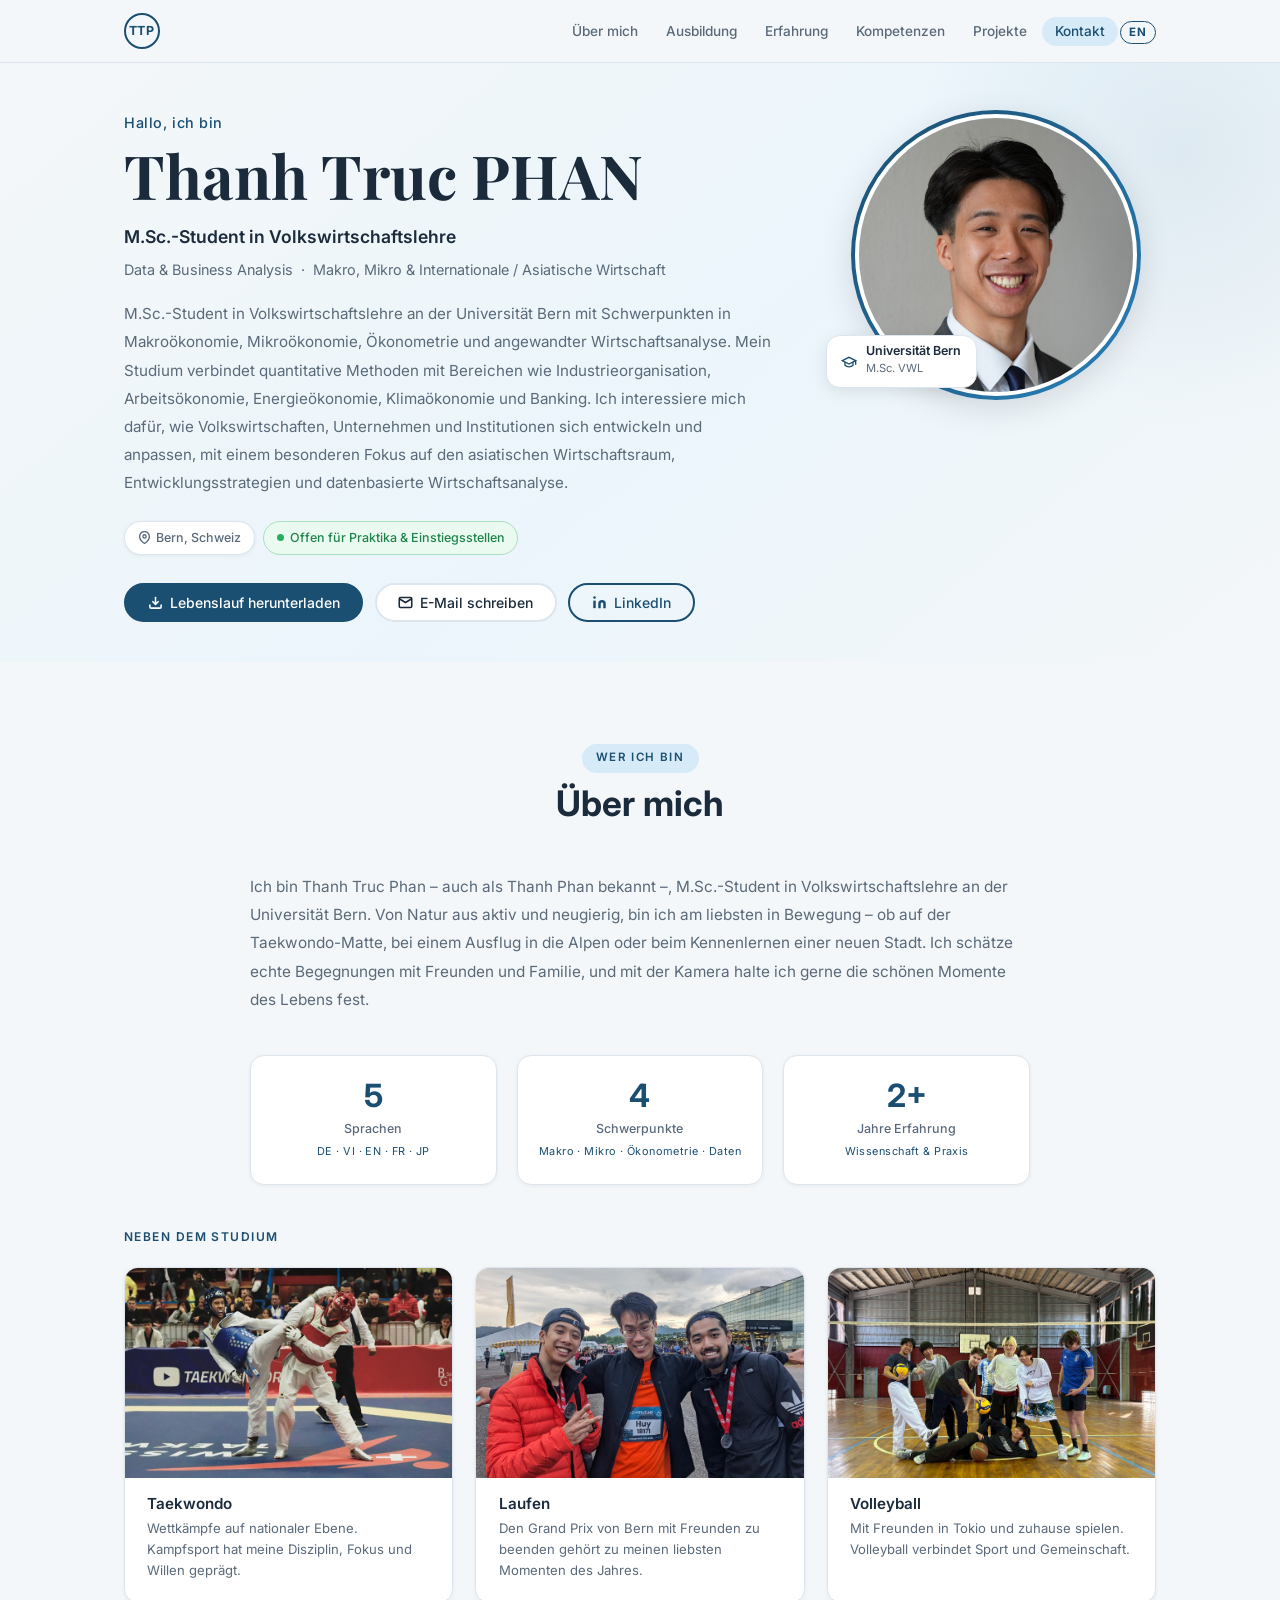
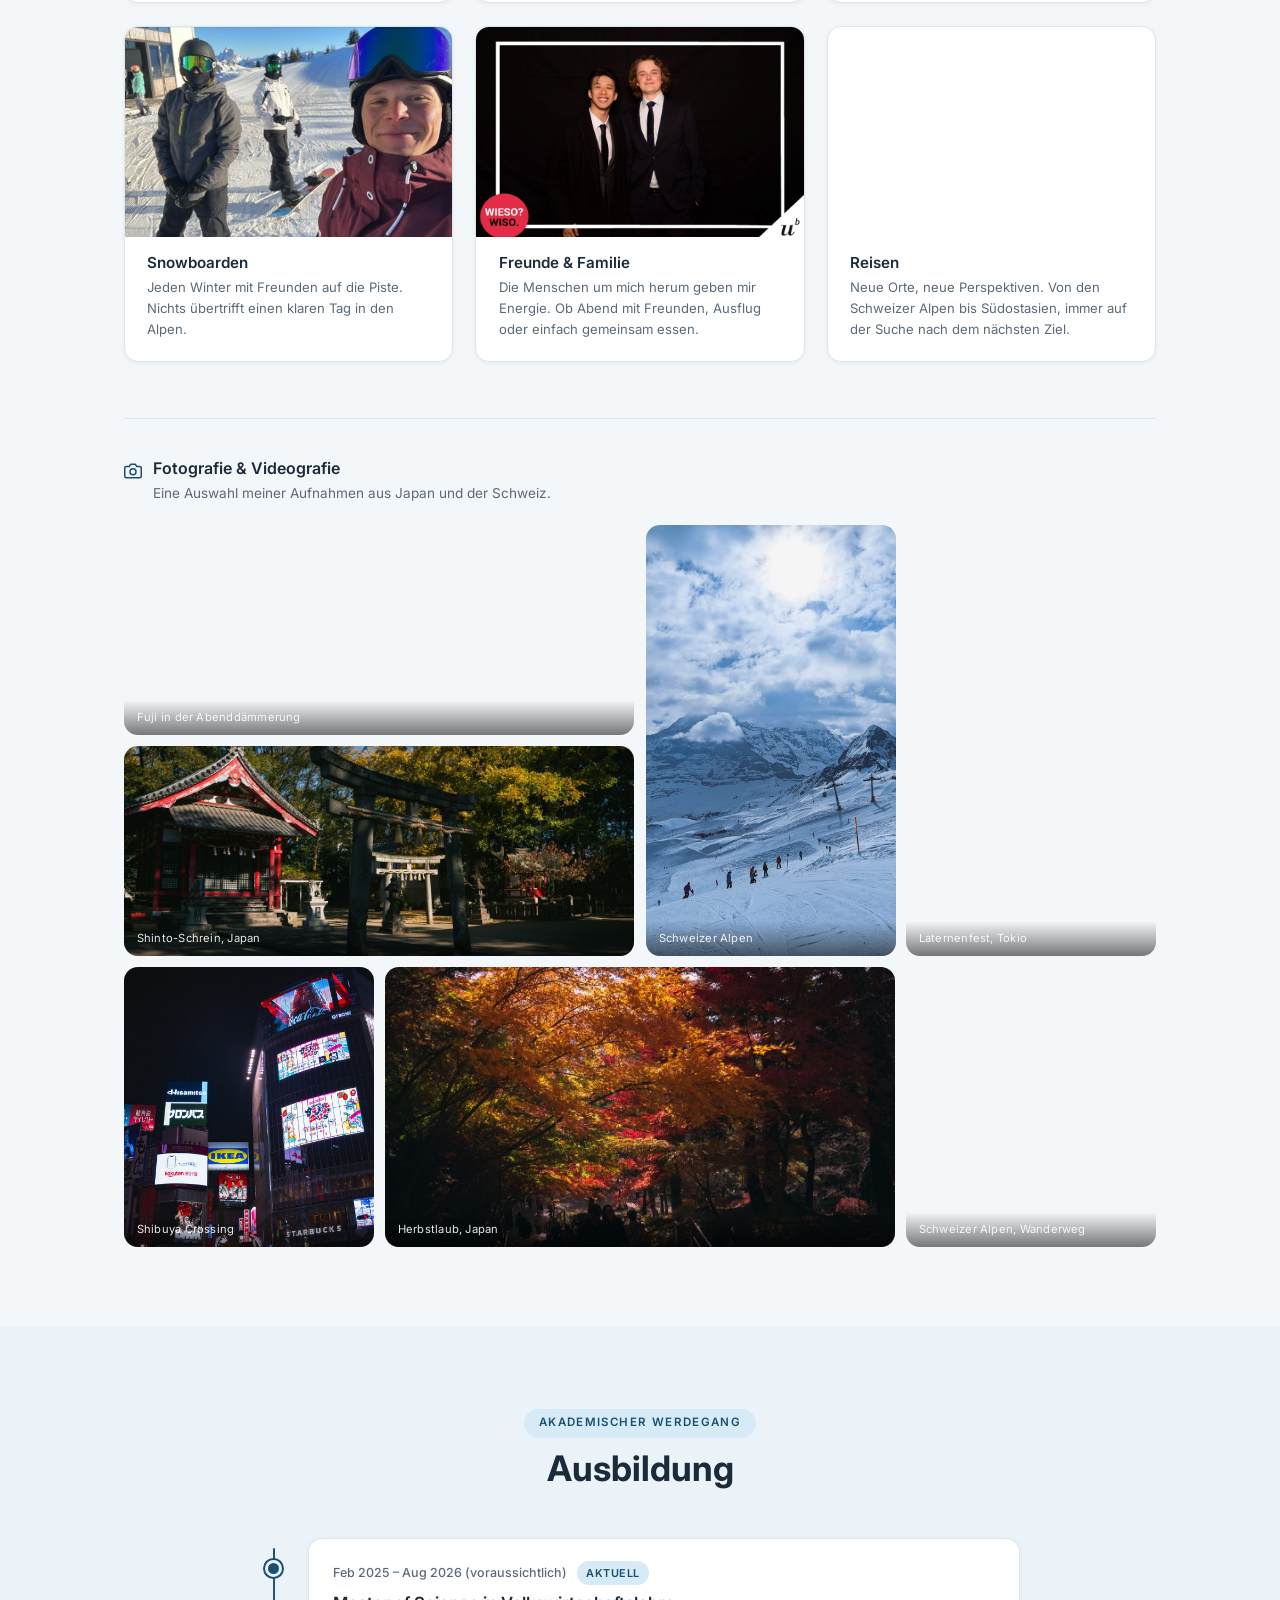
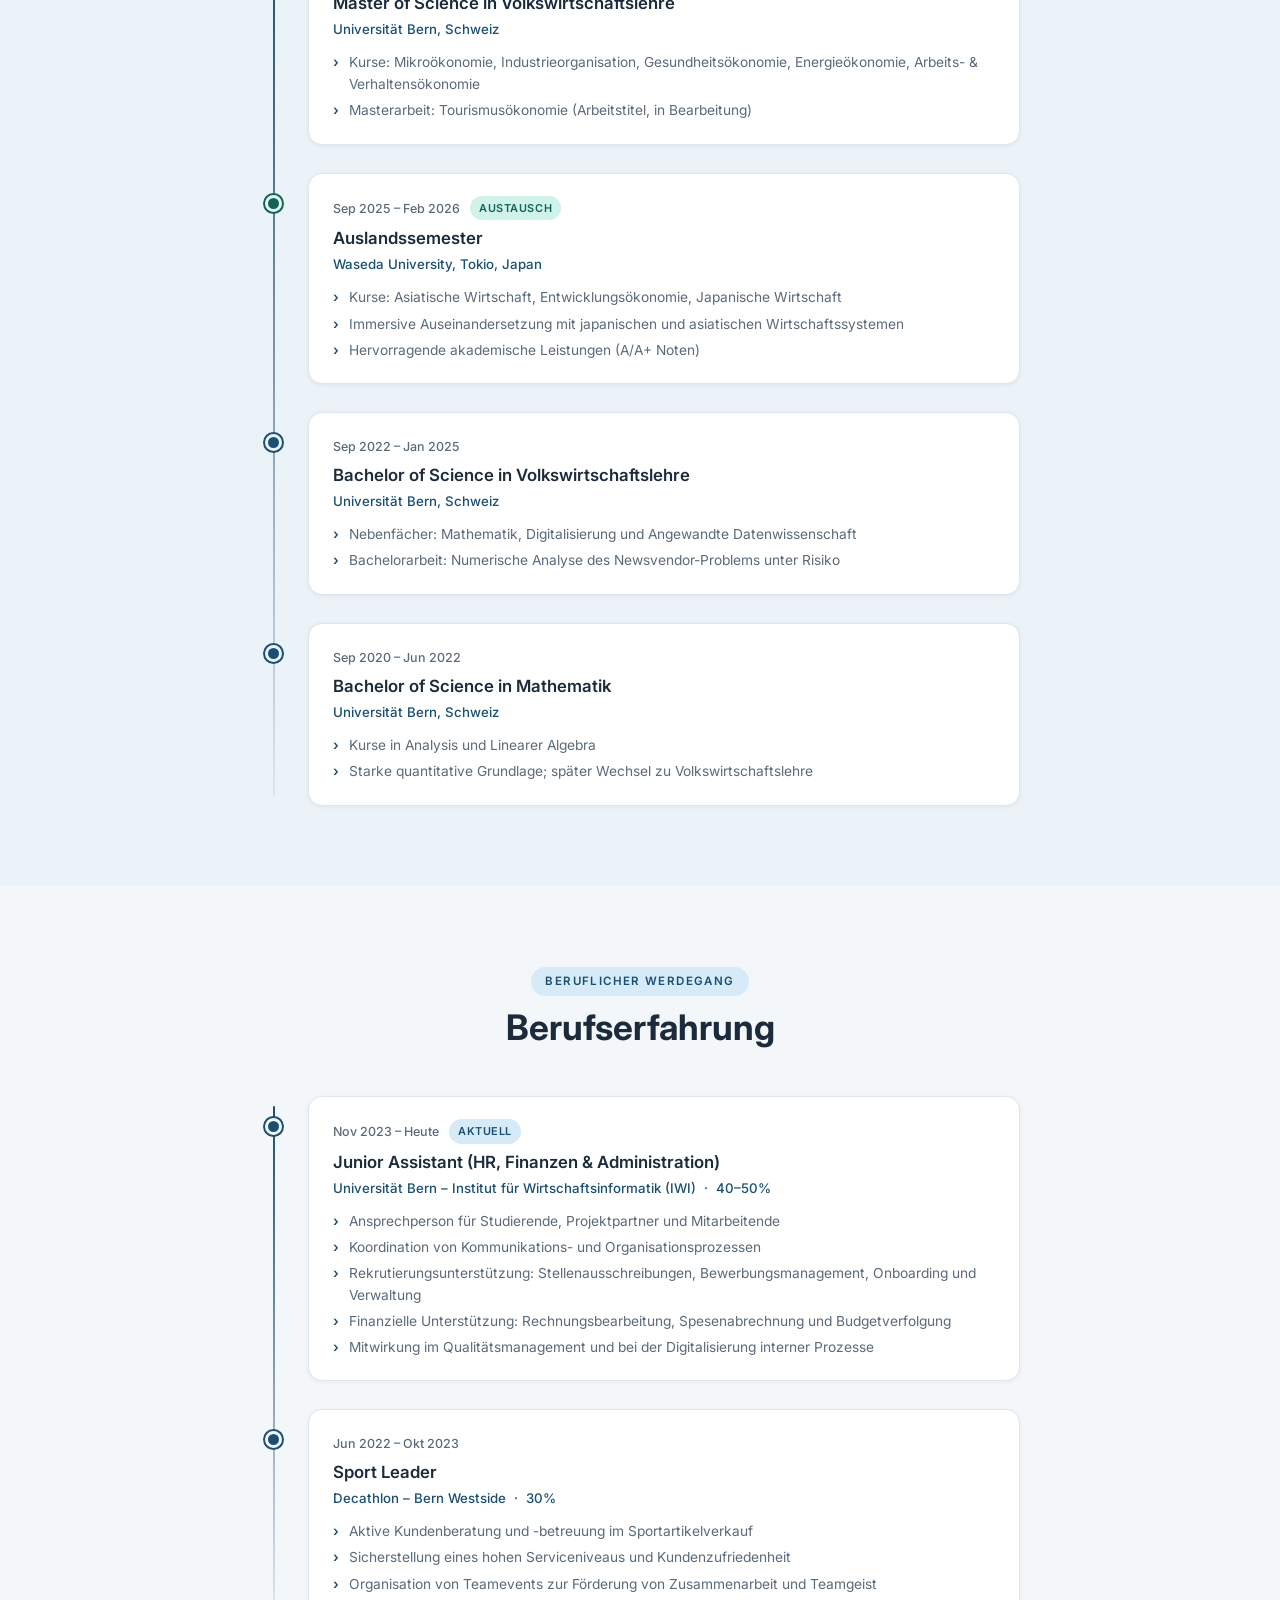
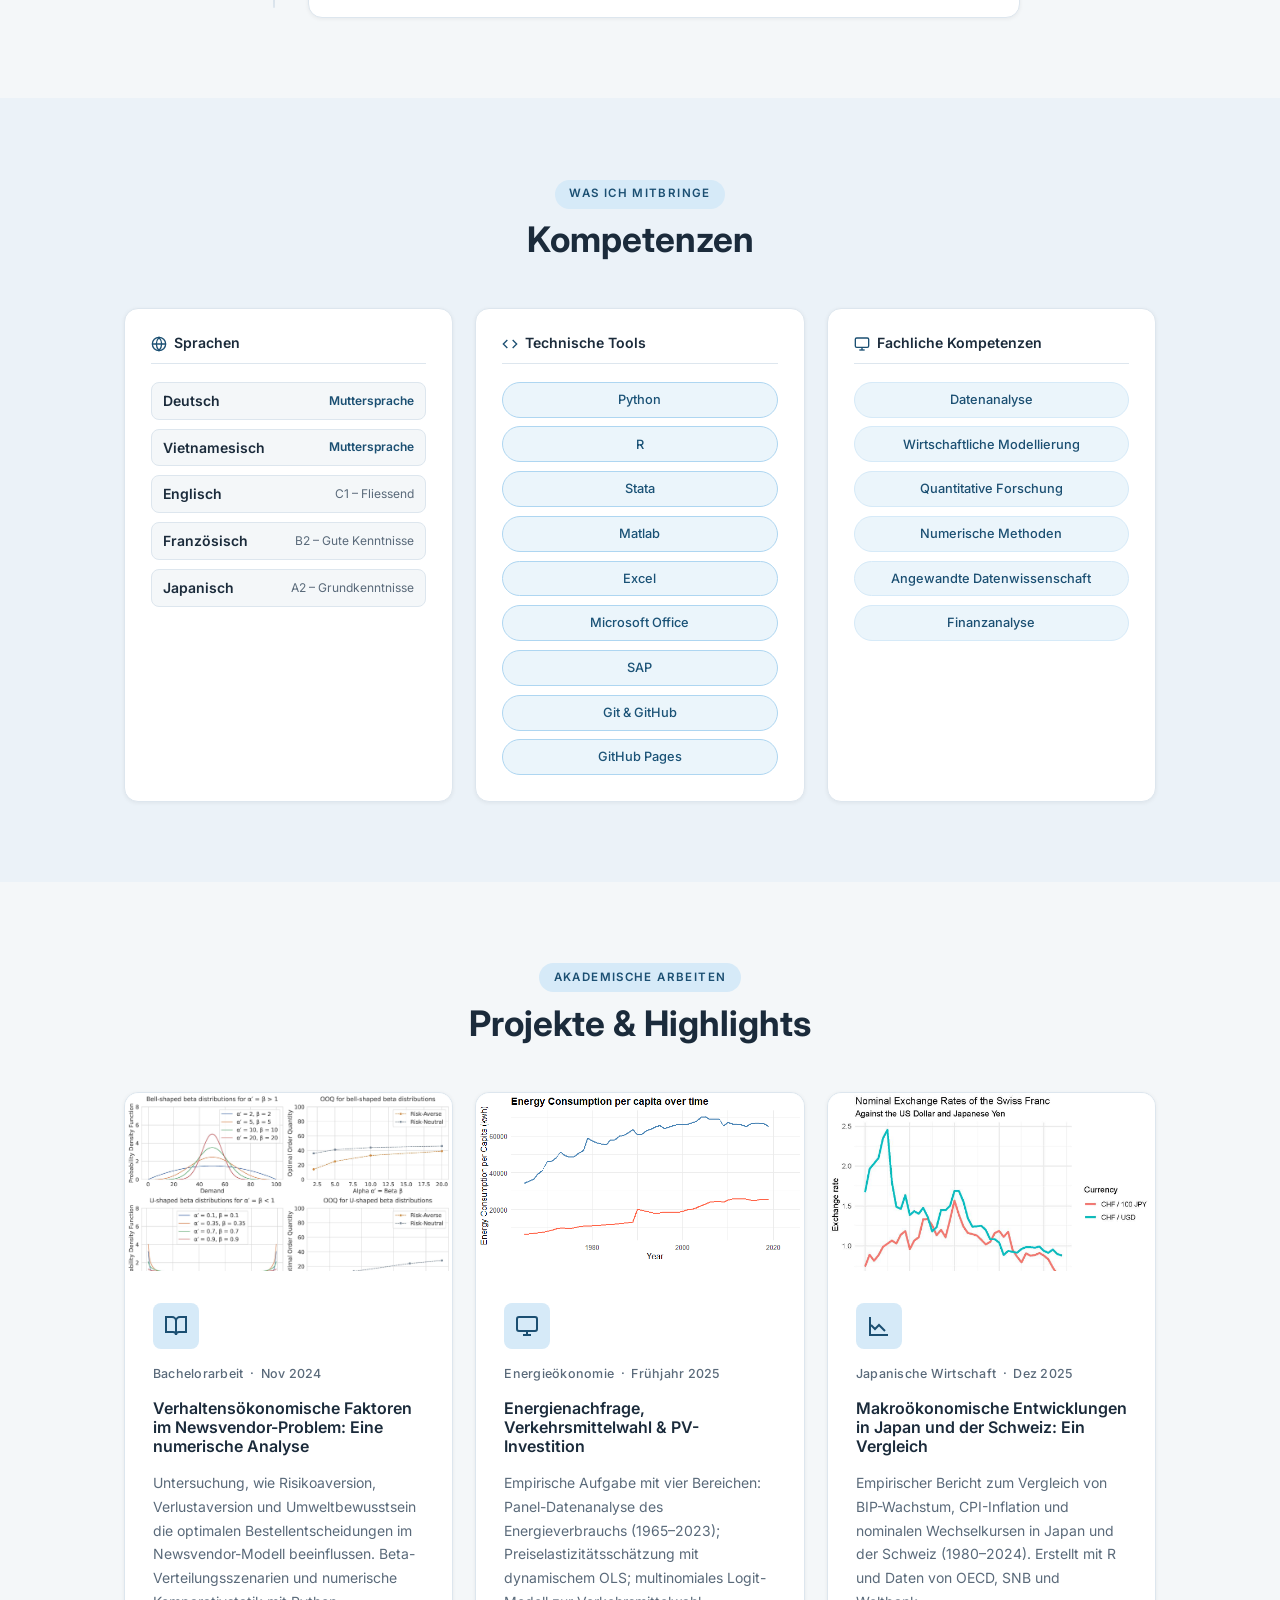
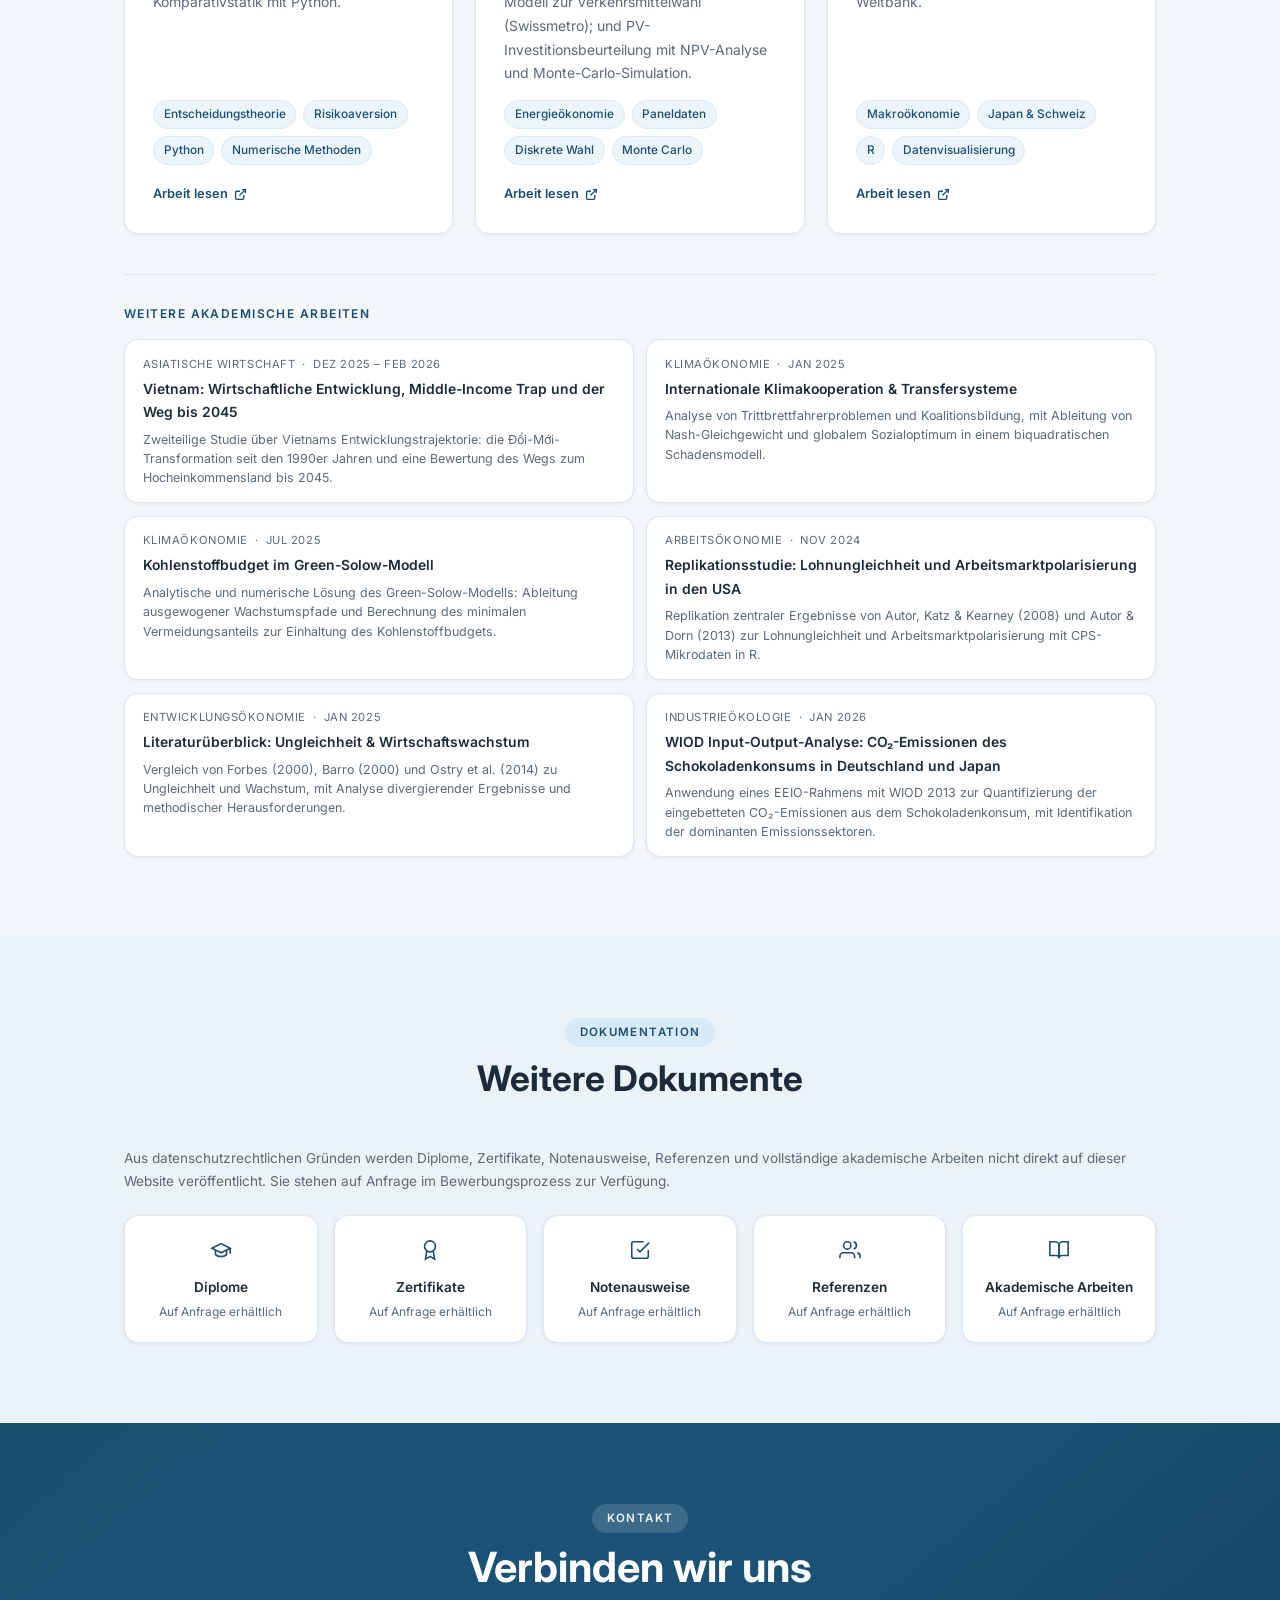
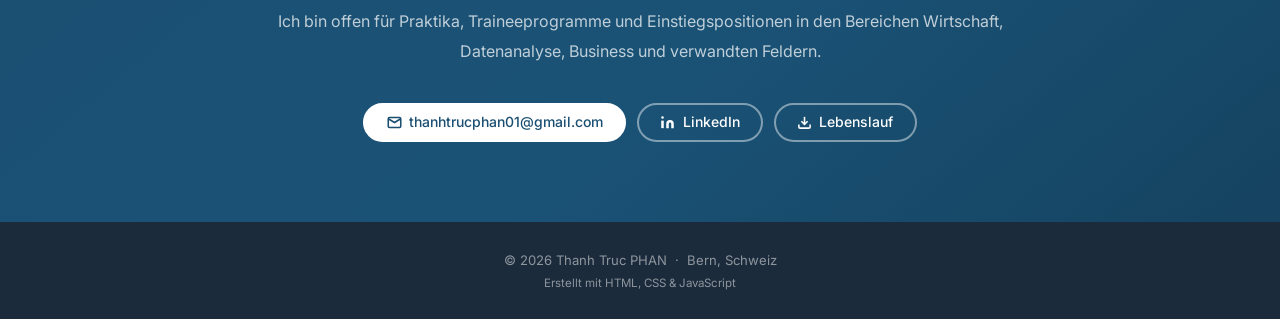
==== commit e335a213: "Adjustments to push the website more." ====
--- a/index.html
+++ b/index.html
@@ -3,20 +3,85 @@
 <head>
     <meta charset="UTF-8">
     <meta name="viewport" content="width=device-width, initial-scale=1.0">
-    <title>Thanh Truc PHAN | M.Sc. Volkswirtschaftslehre</title>
-    <meta name="description" content="Thanh Truc PHAN – M.Sc.-Student in Volkswirtschaftslehre an der Universität Bern. Schwerpunkte: Asiatische Wirtschaft, Internationale Wirtschaft und Datenanalyse.">
-
+
+    <!-- Primary SEO -->
+    <title>Thanh Truc Phan | M.Sc. Volkswirtschaftslehre – Universität Bern</title>
+    <meta name="description" content="Persönliche Website von Thanh Truc Phan (auch bekannt als Thanh Phan) – M.Sc.-Student in Volkswirtschaftslehre an der Universität Bern mit Fokus auf Makroökonomie, Mikroökonomie, Ökonometrie, Datenanalyse, Asiatische Wirtschaft, Internationale Wirtschaft, Entwicklungsökonomie, Energieökonomie und Klimaökonomie.">
+    <meta name="author" content="Thanh Truc Phan">
+    <meta name="robots" content="index, follow">
+    <meta name="keywords" content="Thanh Phan, Thanh Truc Phan, Volkswirtschaftslehre, Economics, Universität Bern, University of Bern, M.Sc. Economics, Ökonometrie, Makroökonomie, Mikroökonomie, Asiatische Wirtschaft, Entwicklungsökonomie, Energieökonomie, Klimaökonomie">
+
+    <!-- Canonical & hreflang -->
     <link rel="canonical" href="https://thanhphan.ch/">
     <link rel="alternate" hreflang="de" href="https://thanhphan.ch/">
     <link rel="alternate" hreflang="en" href="https://thanhphan.ch/en/">
     <link rel="alternate" hreflang="x-default" href="https://thanhphan.ch/">
 
+    <!-- Open Graph (LinkedIn, Facebook, etc.) -->
+    <meta property="og:type"              content="website">
+    <meta property="og:url"               content="https://thanhphan.ch/">
+    <meta property="og:site_name"         content="Thanh Truc Phan">
+    <meta property="og:title"             content="Thanh Truc Phan | M.Sc. Volkswirtschaftslehre – Universität Bern">
+    <meta property="og:description"       content="Persönliche Website von Thanh Truc Phan (Thanh Phan) – M.Sc.-Student in Volkswirtschaftslehre an der Universität Bern. Schwerpunkte: Makroökonomie, Ökonometrie, Asiatische Wirtschaft und Datenanalyse.">
+    <meta property="og:image"             content="https://thanhphan.ch/assets/profile.jpg">
+    <meta property="og:image:width"       content="1200">
+    <meta property="og:image:height"      content="1200">
+    <meta property="og:locale"            content="de_CH">
+    <meta property="og:locale:alternate"  content="en_US">
+
+    <!-- Twitter / X Card -->
+    <meta name="twitter:card"        content="summary">
+    <meta name="twitter:title"       content="Thanh Truc Phan | M.Sc. Volkswirtschaftslehre – Universität Bern">
+    <meta name="twitter:description" content="Persönliche Website von Thanh Truc Phan – M.Sc.-Student in Volkswirtschaftslehre an der Universität Bern.">
+    <meta name="twitter:image"       content="https://thanhphan.ch/assets/profile.jpg">
+
+    <!-- Fonts -->
     <link rel="preconnect" href="https://fonts.googleapis.com">
     <link rel="preconnect" href="https://fonts.gstatic.com" crossorigin>
     <link href="https://fonts.googleapis.com/css2?family=Playfair+Display:wght@700&family=Inter:wght@300;400;500;600;700&display=swap" rel="stylesheet">
 
     <link rel="icon" type="image/svg+xml" href="/assets/favicon.svg">
     <link rel="stylesheet" href="/styles.css">
+
+    <!-- Person structured data (JSON-LD) -->
+    <script type="application/ld+json">
+    {
+      "@context": "https://schema.org",
+      "@type": "Person",
+      "name": "Thanh Truc Phan",
+      "alternateName": "Thanh Phan",
+      "url": "https://thanhphan.ch",
+      "image": "https://thanhphan.ch/assets/profile.jpg",
+      "jobTitle": "M.Sc. Economics Student",
+      "affiliation": {
+        "@type": "EducationalOrganization",
+        "name": "University of Bern",
+        "url": "https://www.unibe.ch"
+      },
+      "alumniOf": {
+        "@type": "EducationalOrganization",
+        "name": "University of Bern",
+        "url": "https://www.unibe.ch"
+      },
+      "knowsAbout": [
+        "Economics",
+        "Macroeconomics",
+        "Microeconomics",
+        "Econometrics",
+        "Data Analysis",
+        "Asian Economy",
+        "International Economics",
+        "Development Economics",
+        "Energy Economics",
+        "Climate Economics",
+        "Industrial Organization",
+        "Labour Economics"
+      ],
+      "sameAs": [
+        "https://www.linkedin.com/in/thanh-truc-phan"
+      ]
+    }
+    </script>
 </head>
 <body>
 
@@ -134,10 +199,11 @@
 
                 <div class="about-content">
                     <p class="reveal">
-                        Ich bin von Natur aus aktiv und neugierig – ob auf der Taekwondo-Matte, bei einem
-                        Ausflug in die Alpen oder beim Kennenlernen einer neuen Stadt. Ich schätze echte
-                        Begegnungen mit Freunden und Familie, und mit der Kamera halte ich gerne die
-                        schönen Momente des Lebens fest.
+                        Ich bin Thanh Truc Phan – auch als Thanh Phan bekannt –, M.Sc.-Student in Volkswirtschaftslehre
+                        an der Universität Bern. Von Natur aus aktiv und neugierig, bin ich am liebsten in Bewegung –
+                        ob auf der Taekwondo-Matte, bei einem Ausflug in die Alpen oder beim Kennenlernen einer
+                        neuen Stadt. Ich schätze echte Begegnungen mit Freunden und Familie, und mit der Kamera
+                        halte ich gerne die schönen Momente des Lebens fest.
                     </p>
 
                     <div class="about-highlights reveal">
--- a/styles.css
+++ b/styles.css
@@ -133,6 +133,7 @@
 
 .section {
     padding: 5rem 0;
+    scroll-margin-top: 62px;
 }
 
 .section-alt {
@@ -222,13 +223,20 @@
    6.  NAVIGATION
    ================================================================ */
 .nav-header {
-    position: sticky;
+    position: fixed;          /* sticky breaks when a parent has overflow-x:hidden */
     top: 0;
-    z-index: 100;
-    background-color: rgba(244, 247, 249, 0.92);
+    left: 0;
+    right: 0;
+    z-index: 1000;
+    background-color: rgba(244, 247, 249, 0.95);
     backdrop-filter: blur(14px);
     -webkit-backdrop-filter: blur(14px);
     border-bottom: 1px solid var(--color-border);
+}
+
+/* Push page content below the fixed header */
+main {
+    padding-top: 62px;
 }
 
 .nav-container {
@@ -332,6 +340,7 @@
     display: flex;
     align-items: center;
     padding: 3rem 0 2.5rem;
+    scroll-margin-top: 62px;
     background: linear-gradient(140deg, #F4F7F9 0%, #EBF5FB 55%, #F4F7F9 100%);
     position: relative;
     overflow: hidden;
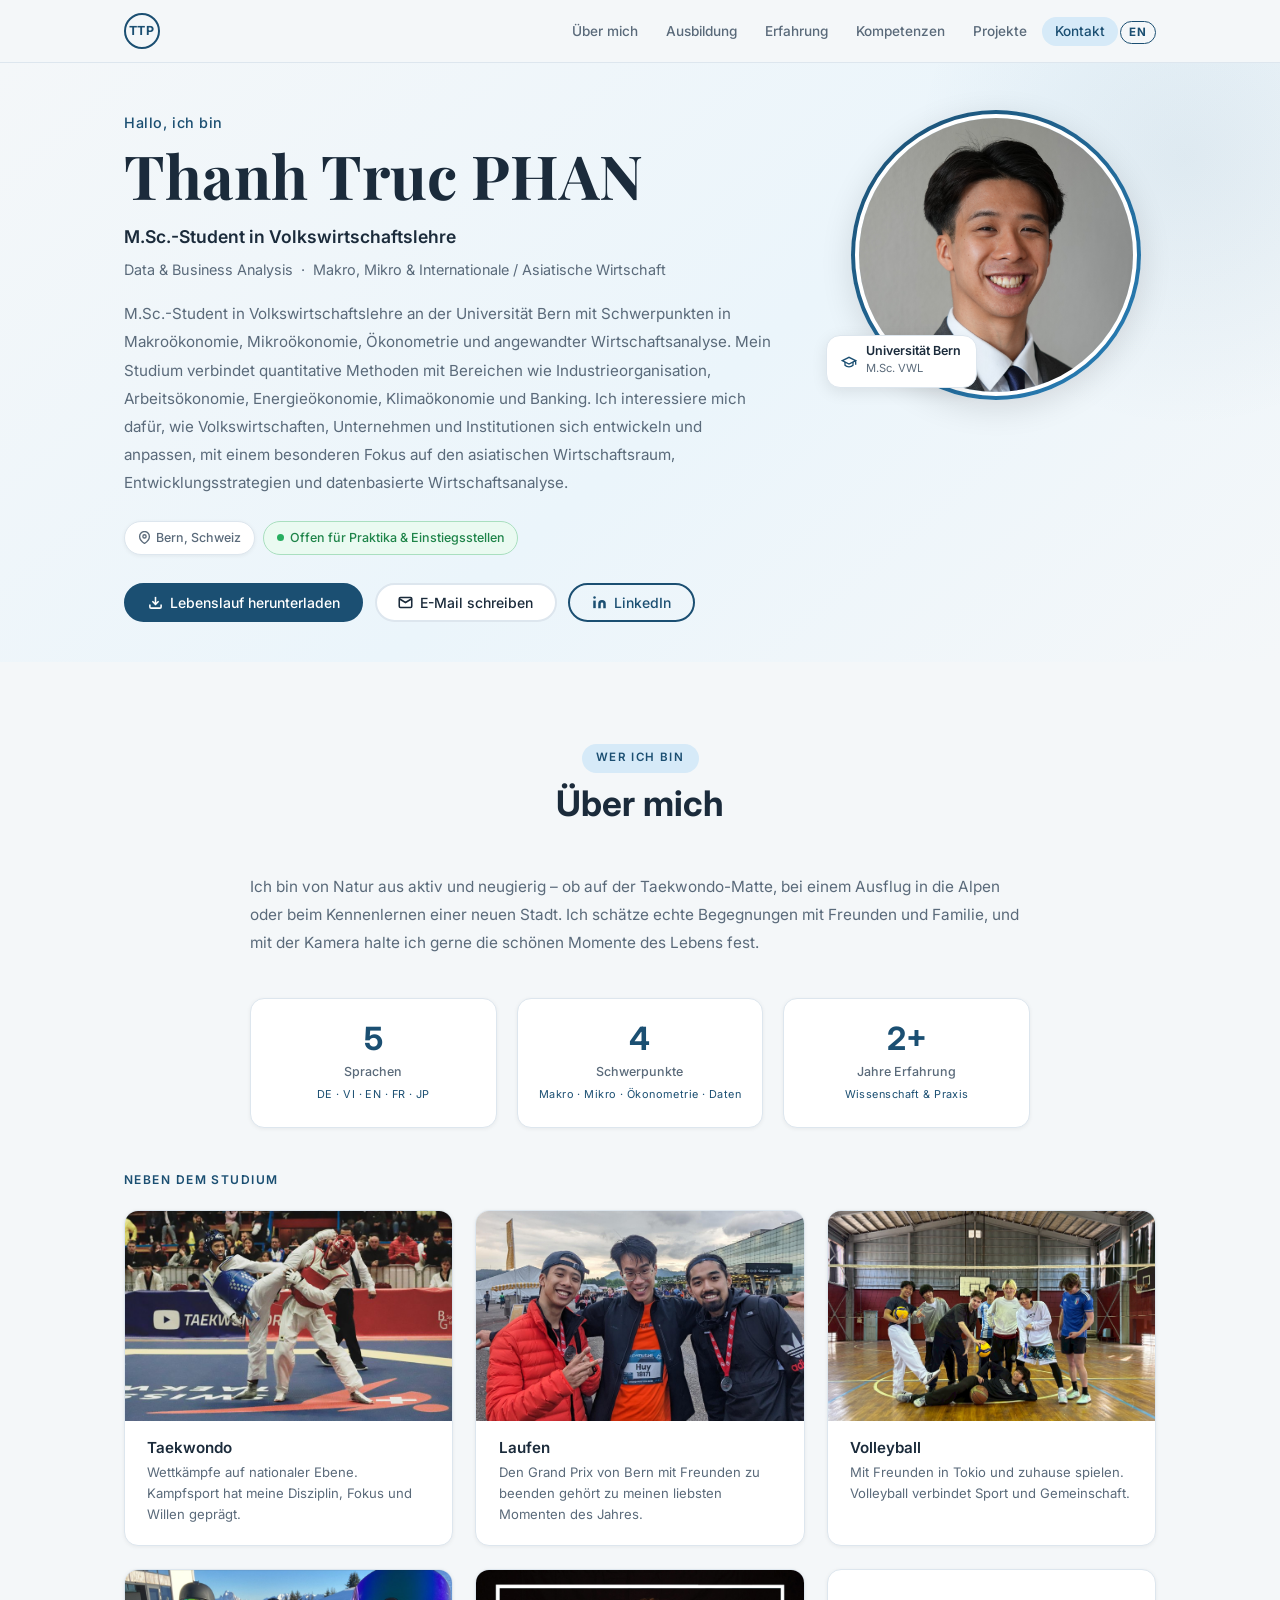
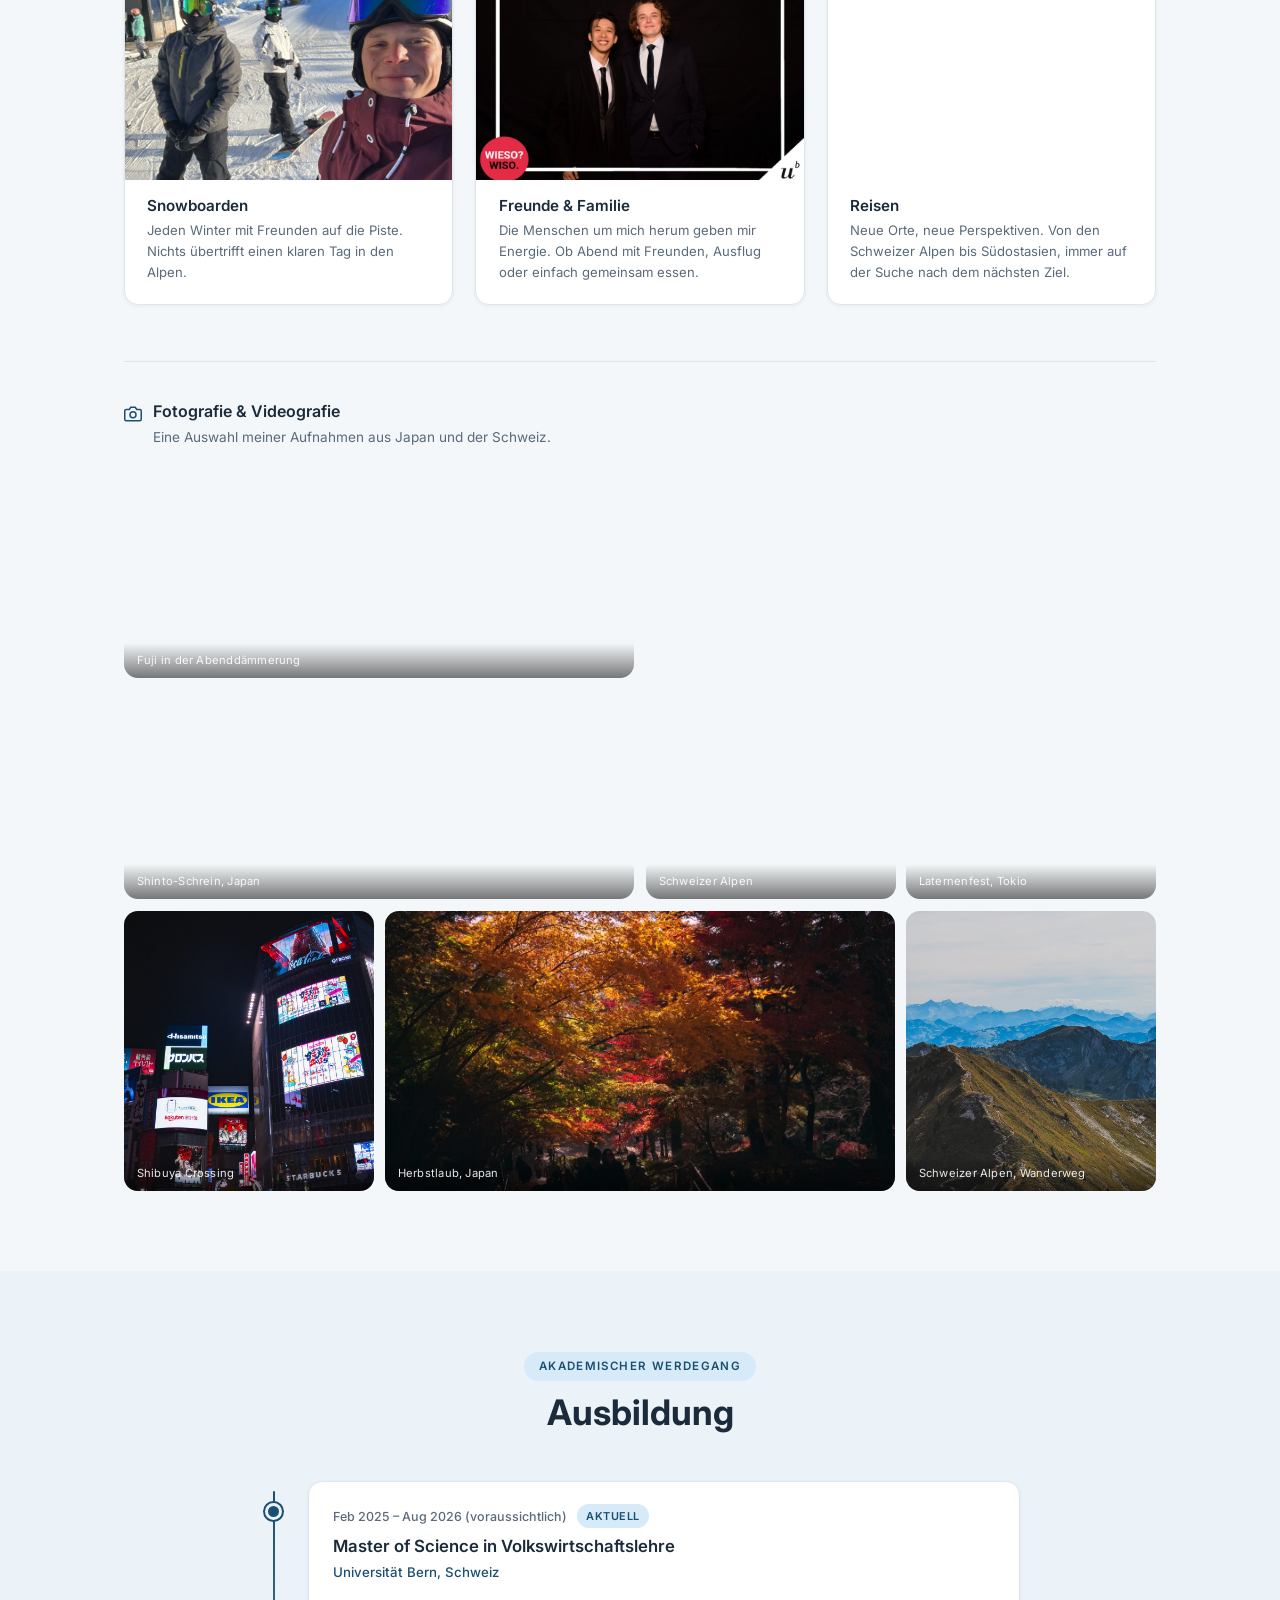
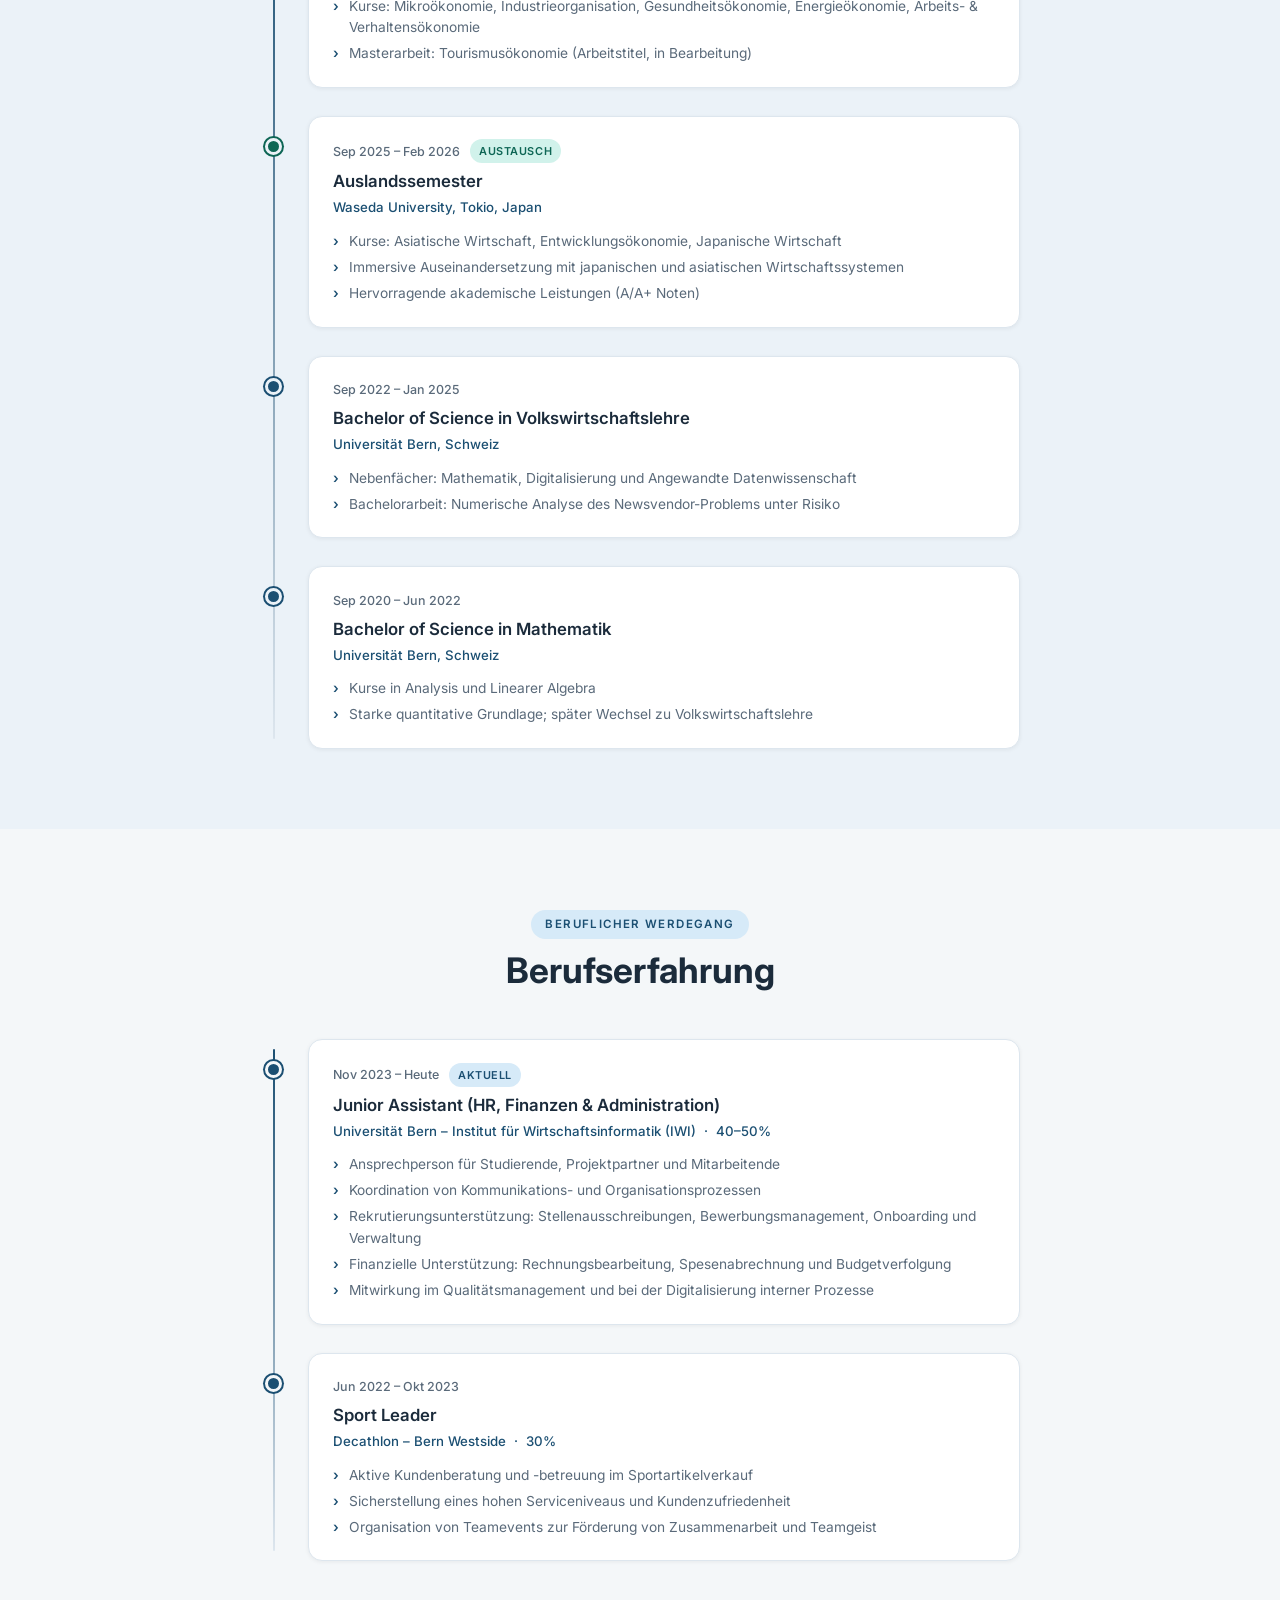
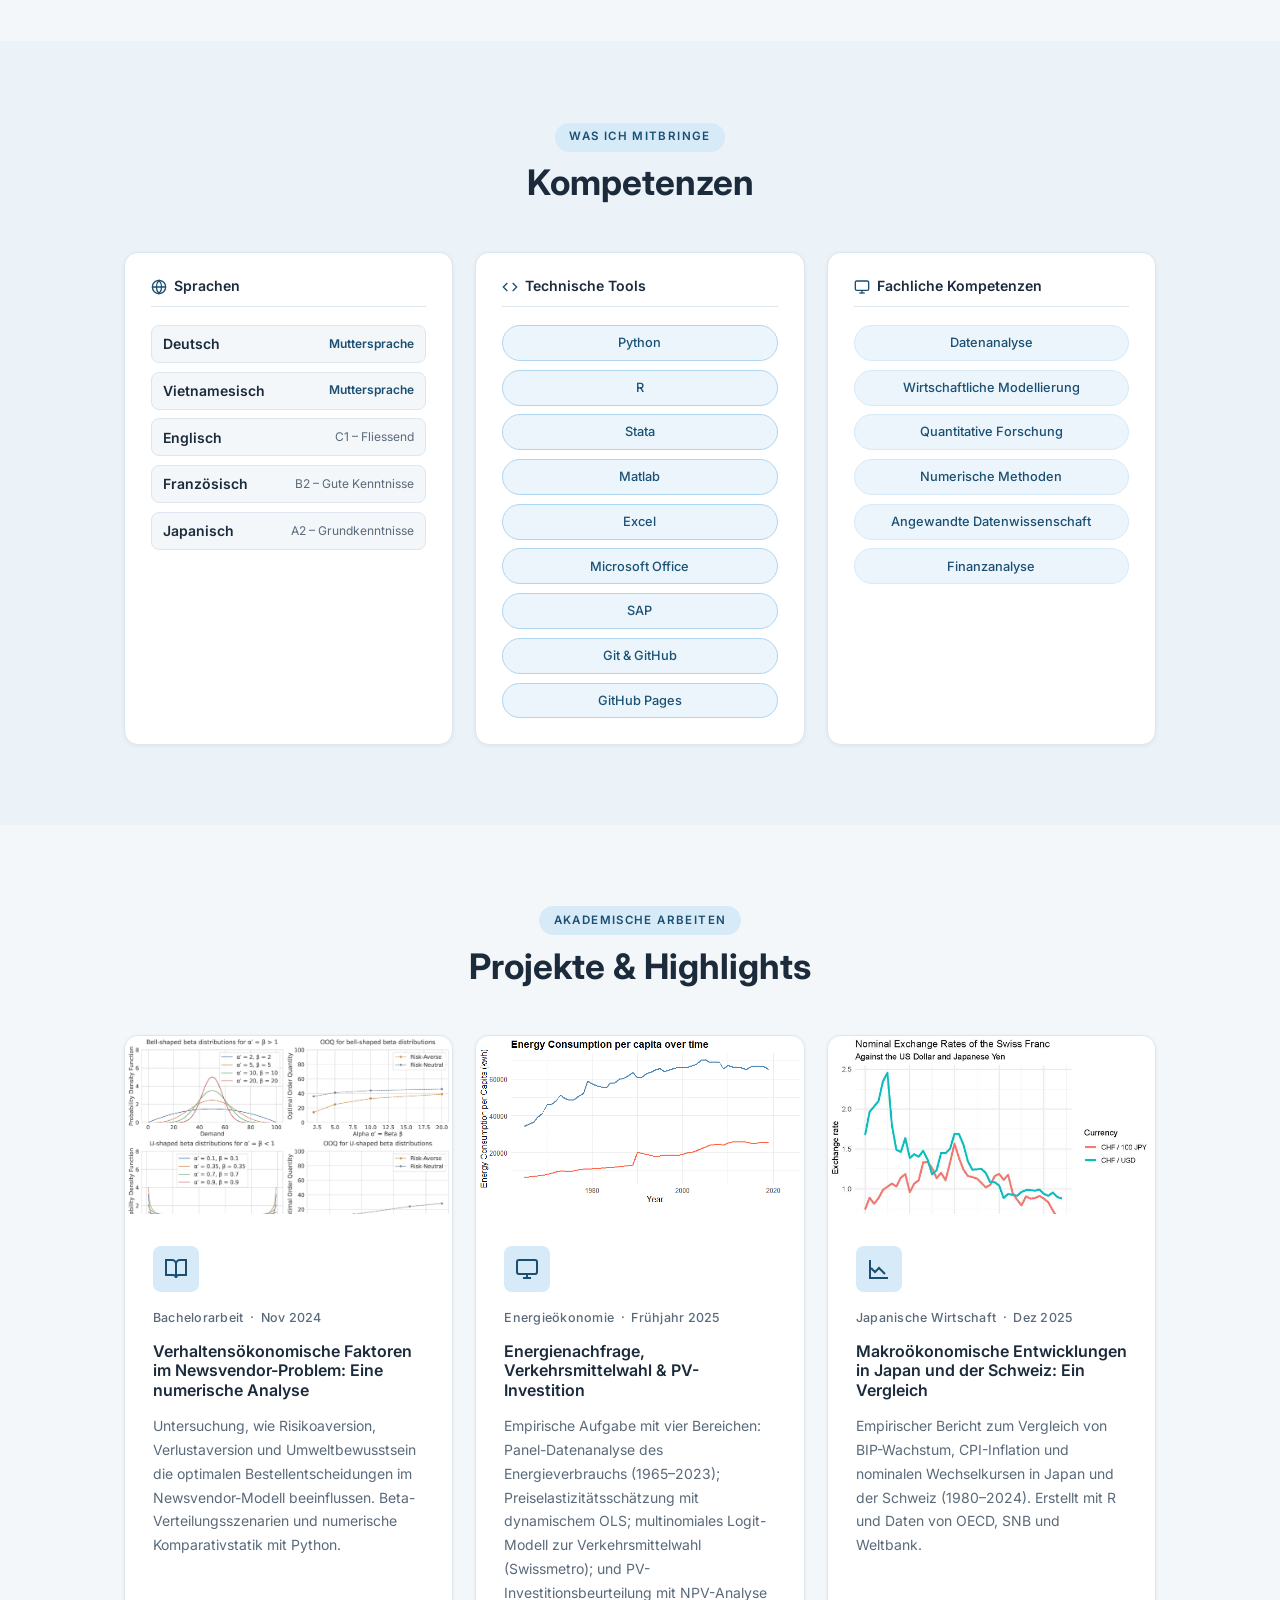
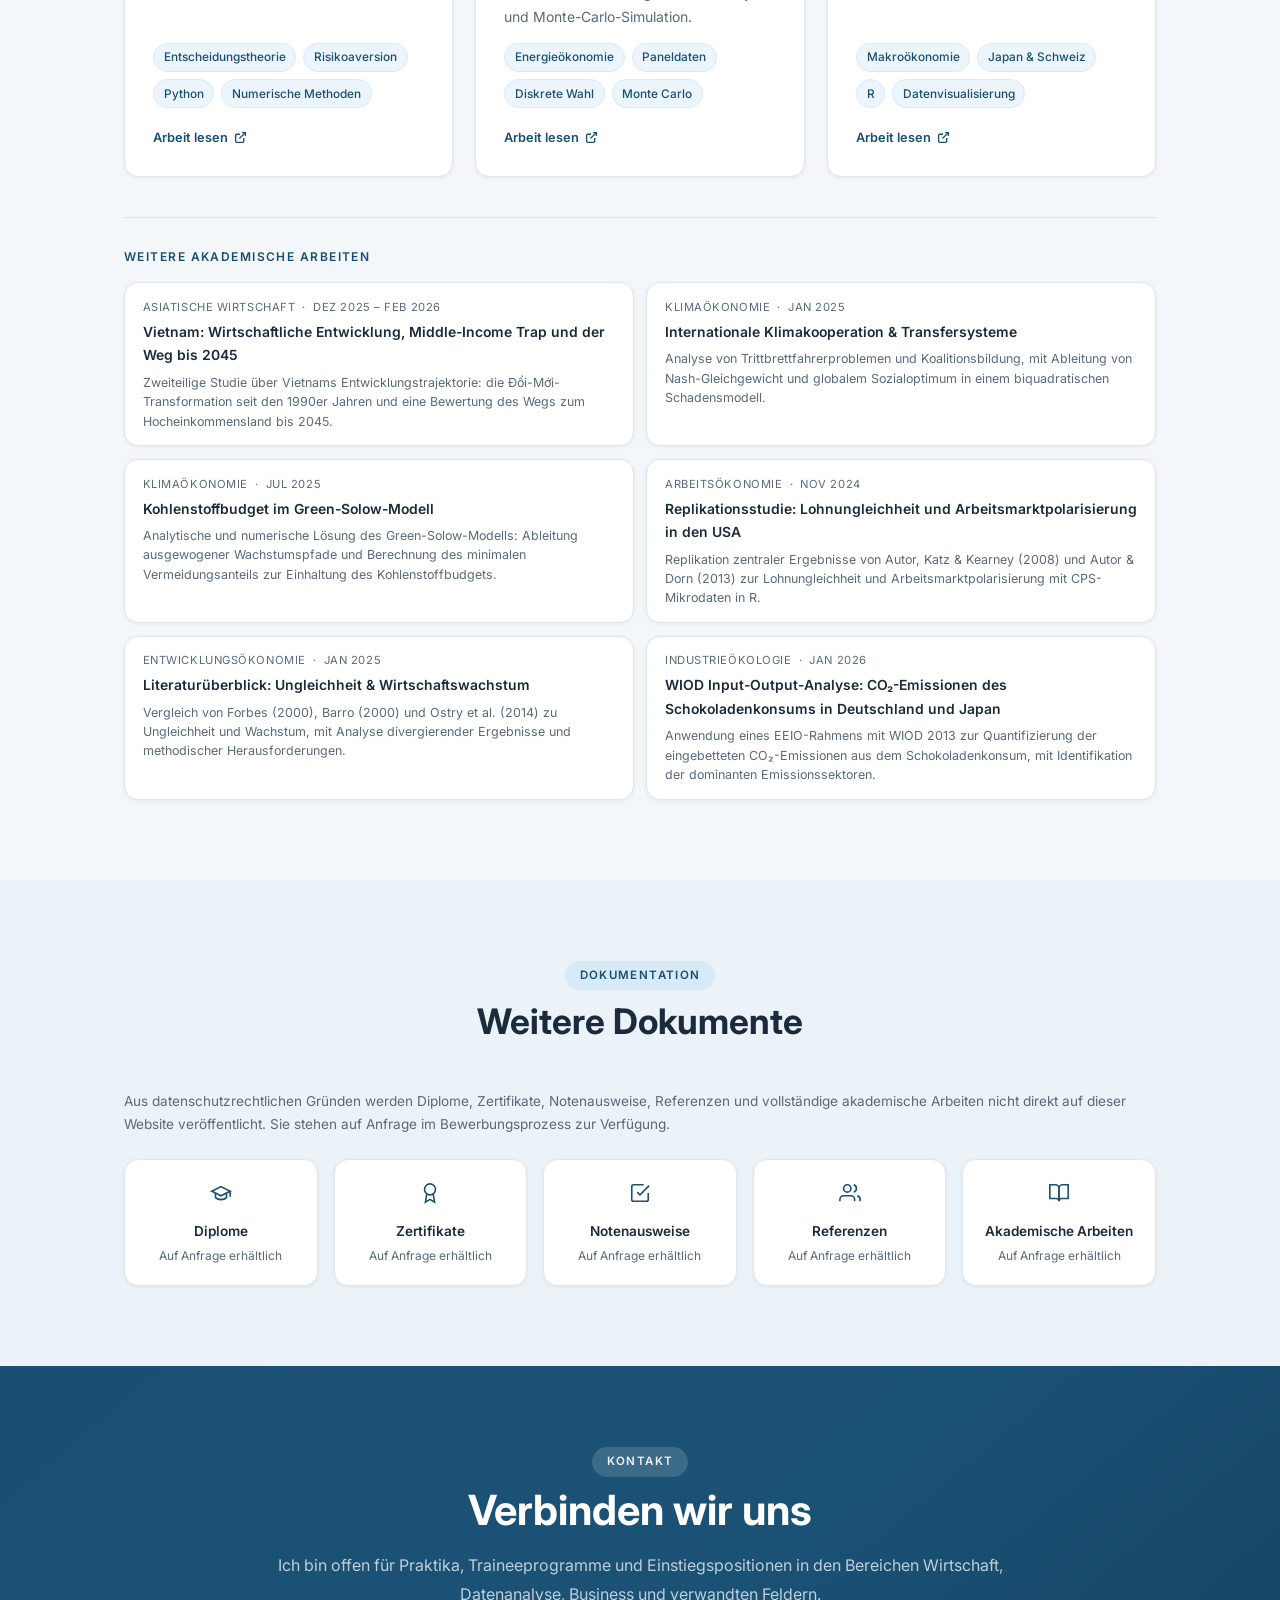
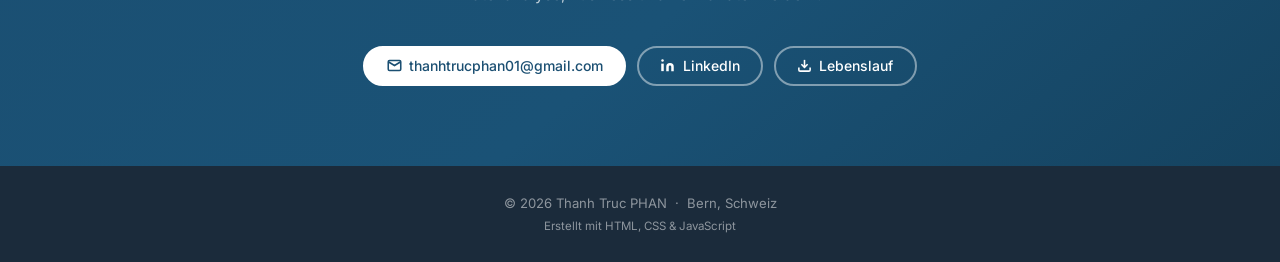
==== commit c1009345: "Changes to title" ====
--- a/index.html
+++ b/index.html
@@ -199,11 +199,10 @@
 
                 <div class="about-content">
                     <p class="reveal">
-                        Ich bin Thanh Truc Phan – auch als Thanh Phan bekannt –, M.Sc.-Student in Volkswirtschaftslehre
-                        an der Universität Bern. Von Natur aus aktiv und neugierig, bin ich am liebsten in Bewegung –
-                        ob auf der Taekwondo-Matte, bei einem Ausflug in die Alpen oder beim Kennenlernen einer
-                        neuen Stadt. Ich schätze echte Begegnungen mit Freunden und Familie, und mit der Kamera
-                        halte ich gerne die schönen Momente des Lebens fest.
+                        Ich bin von Natur aus aktiv und neugierig – ob auf der Taekwondo-Matte, bei einem
+                        Ausflug in die Alpen oder beim Kennenlernen einer neuen Stadt. Ich schätze echte
+                        Begegnungen mit Freunden und Familie, und mit der Kamera halte ich gerne die
+                        schönen Momente des Lebens fest.
                     </p>
 
                     <div class="about-highlights reveal">
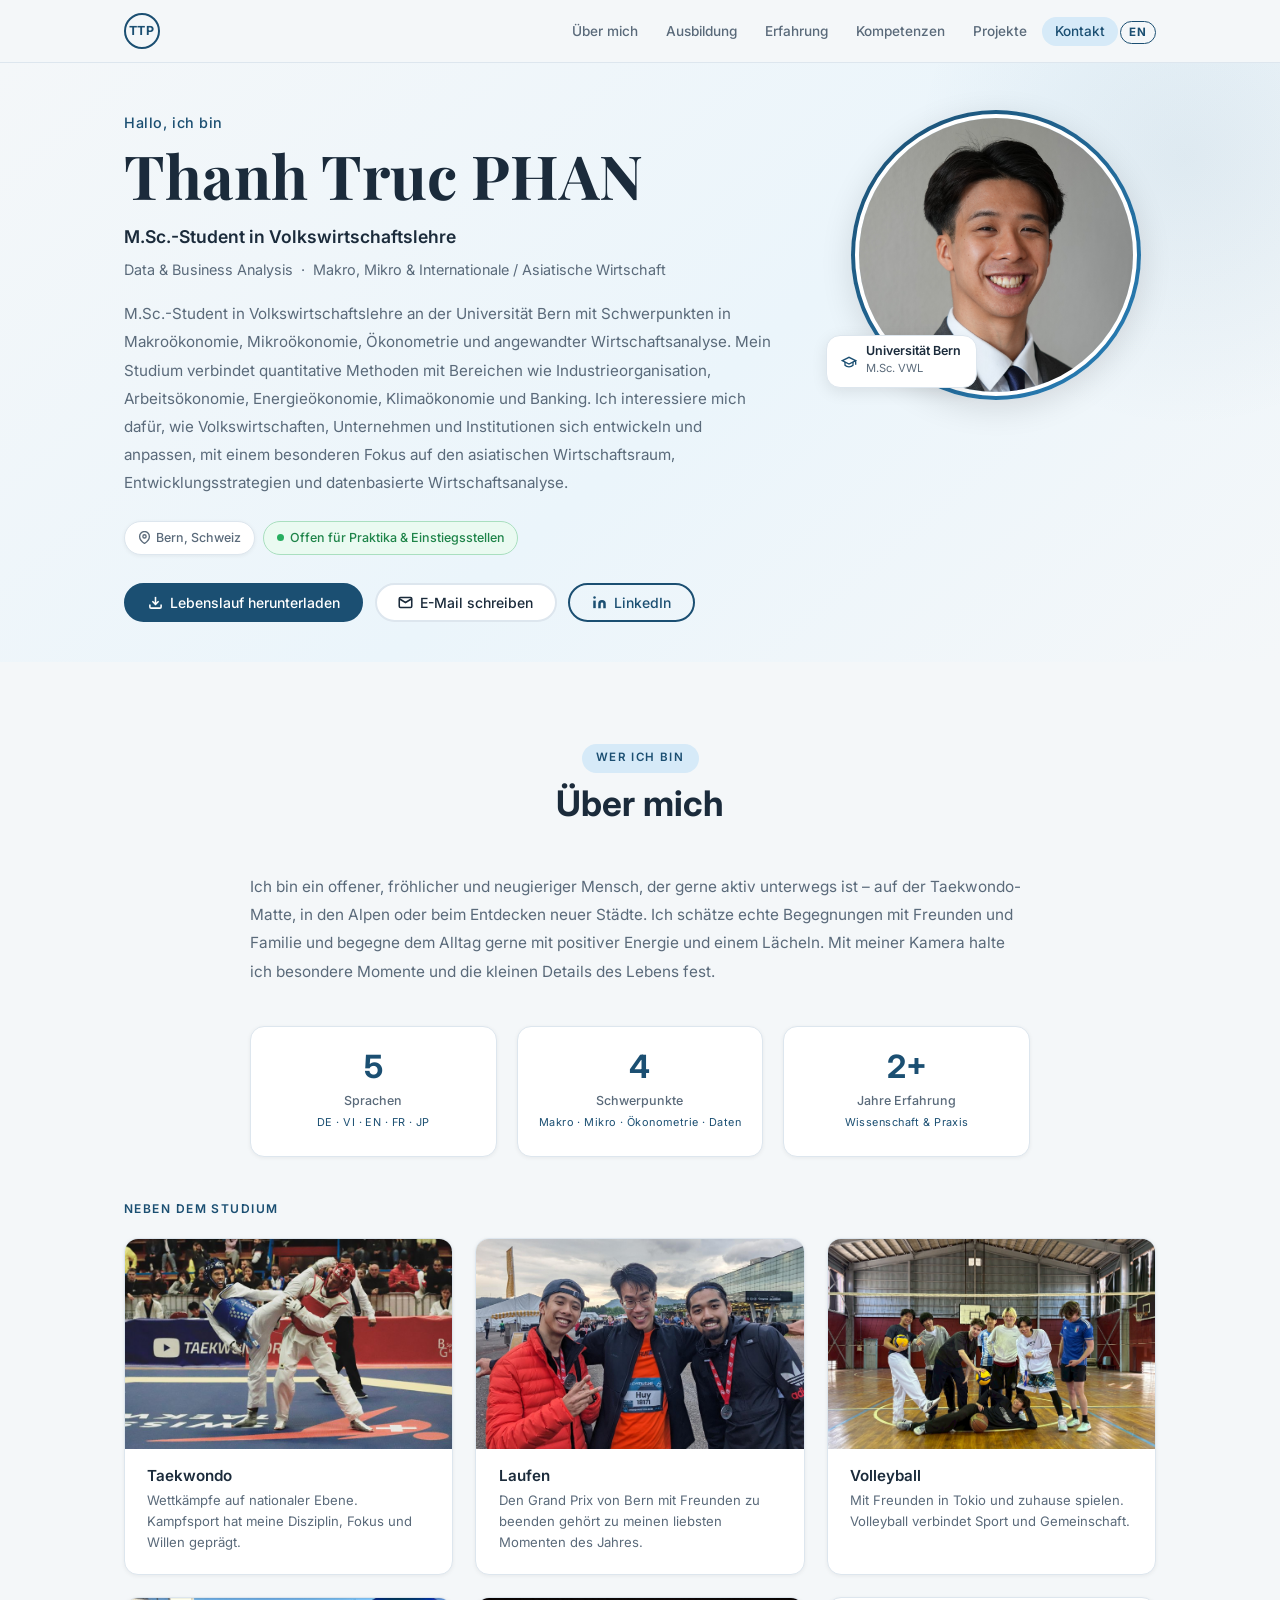
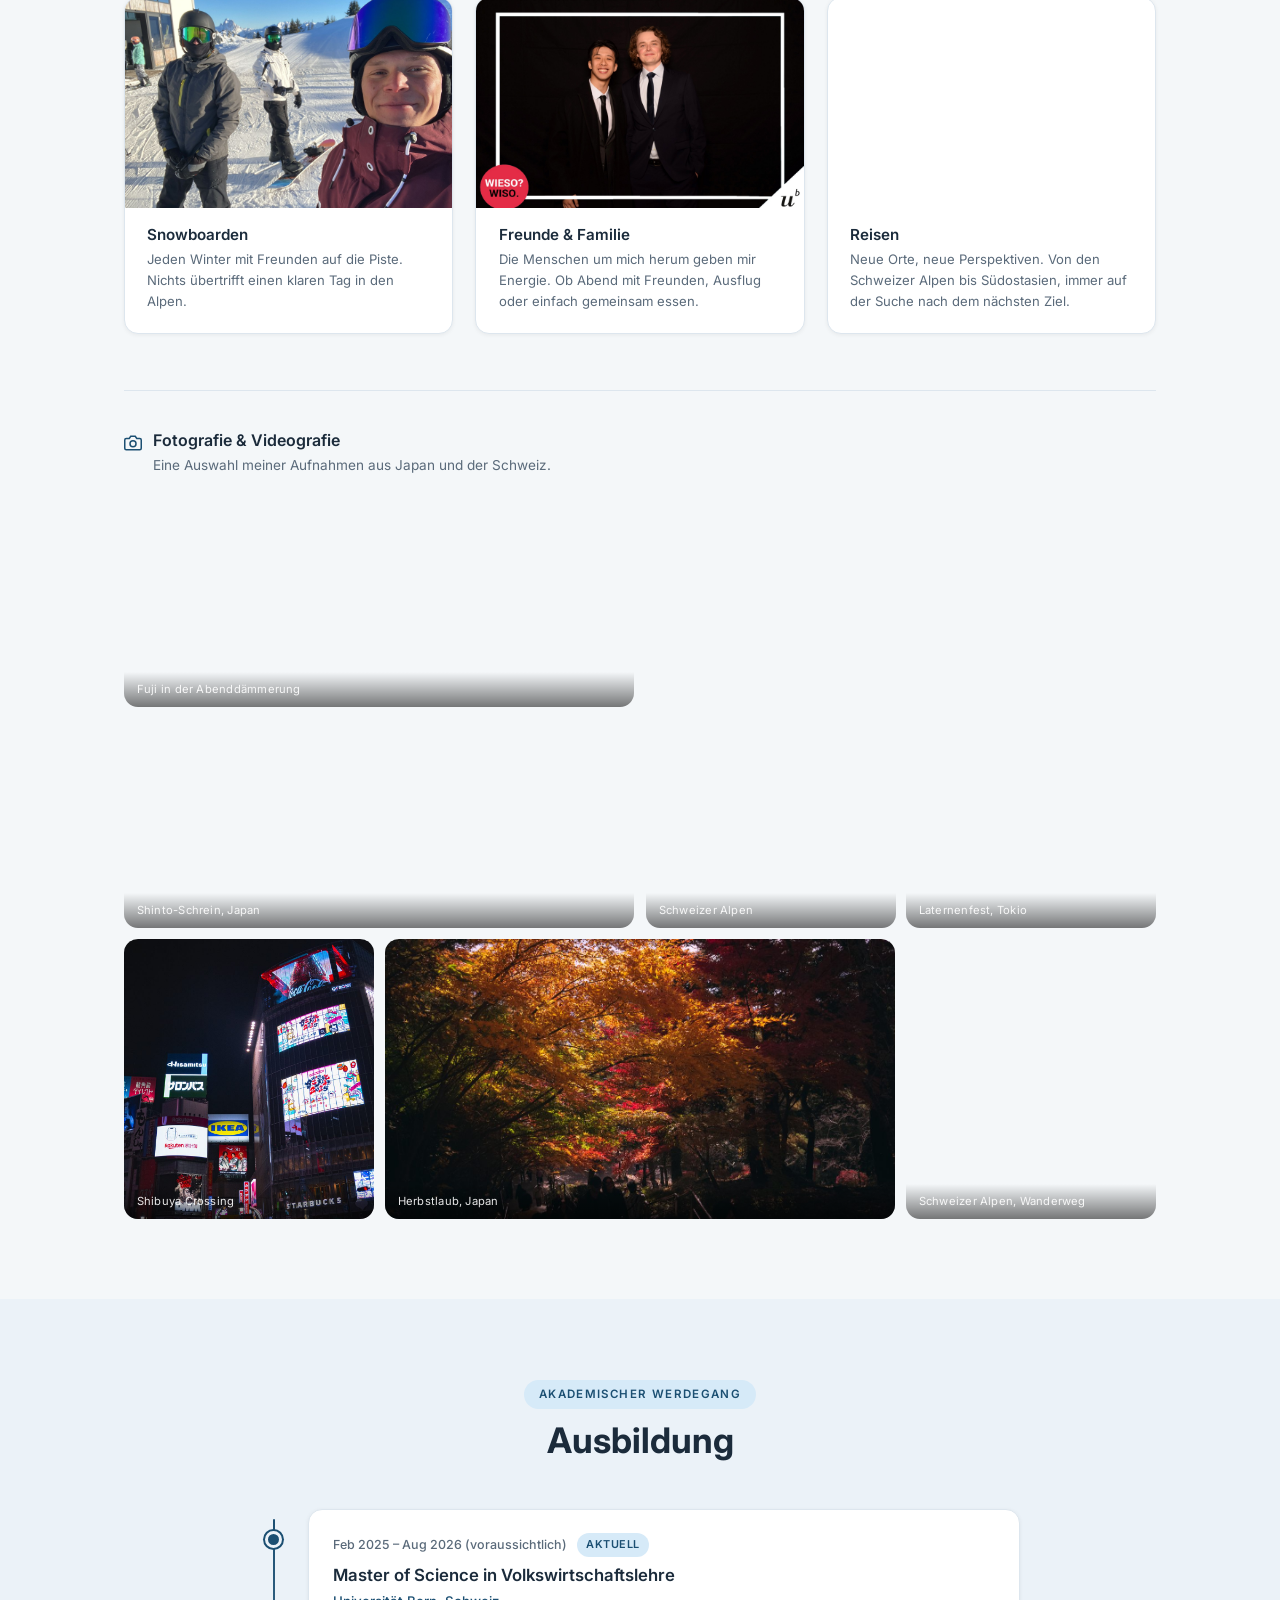
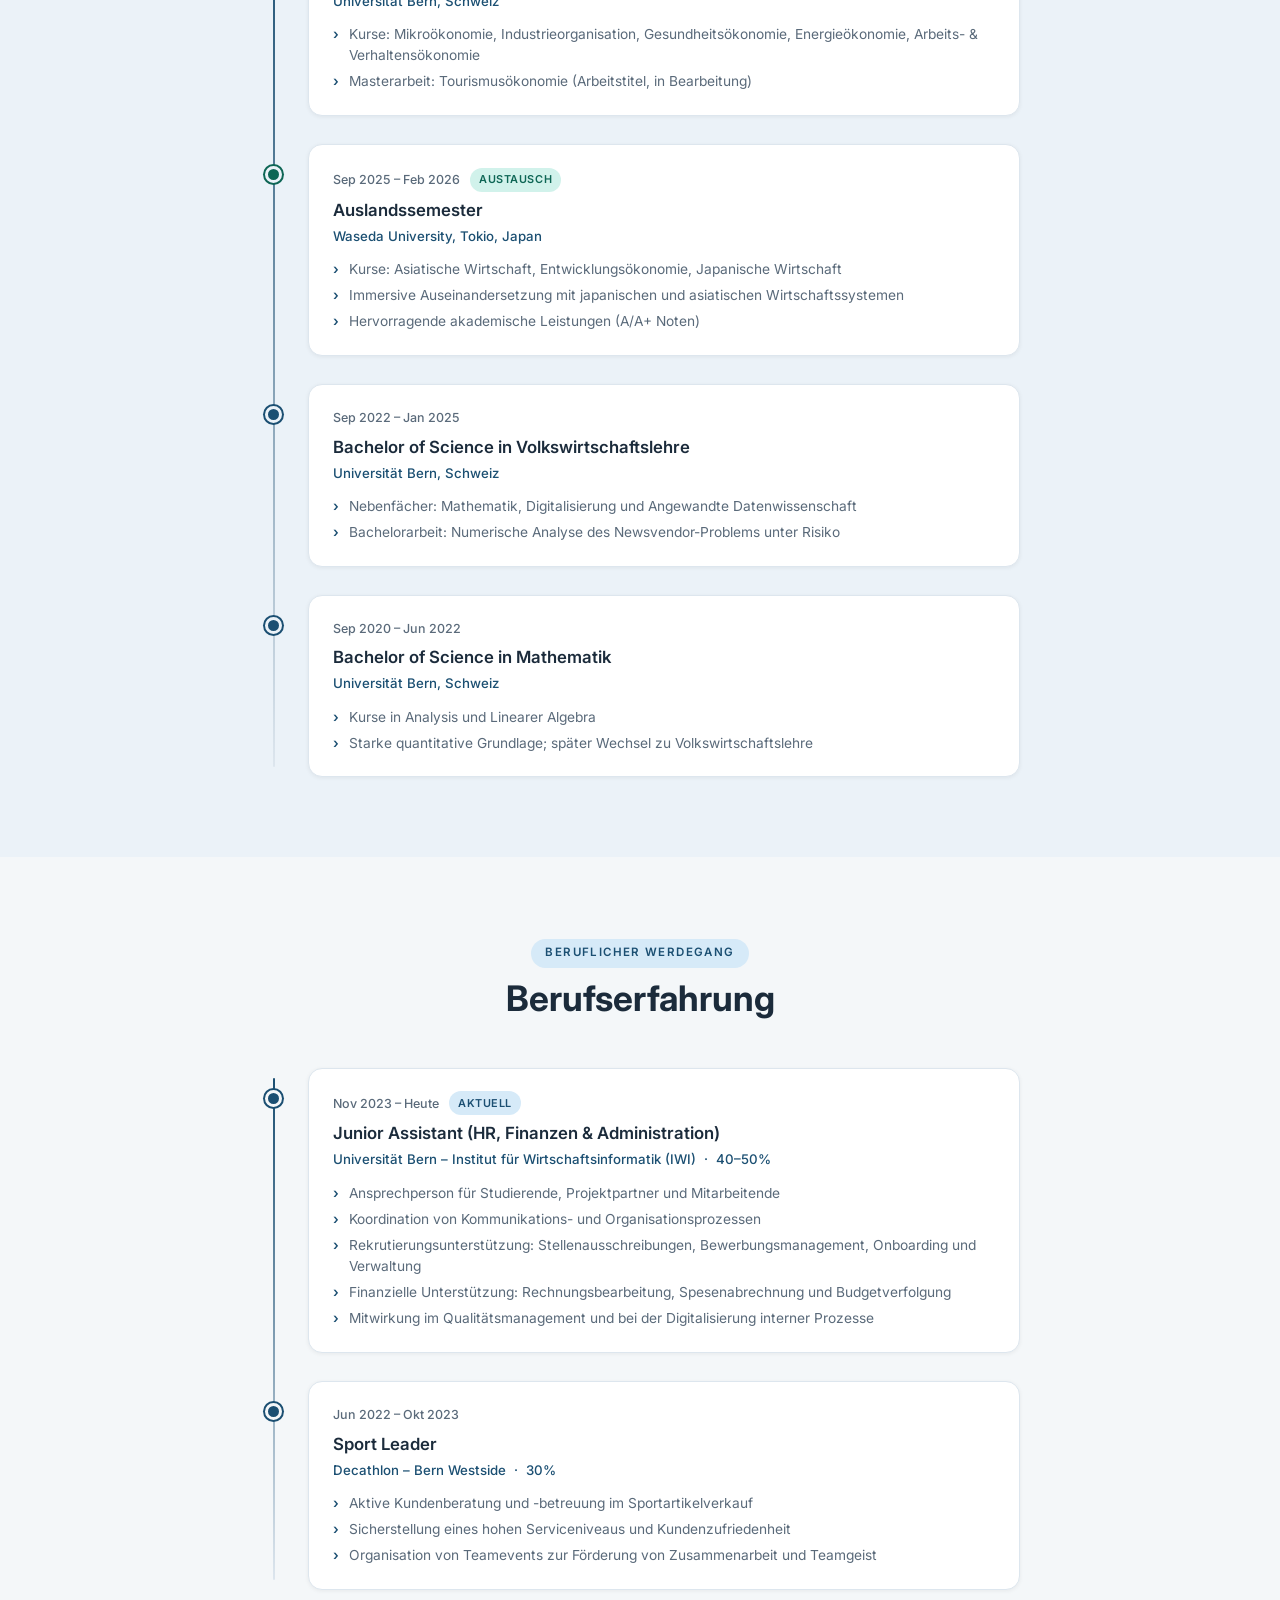
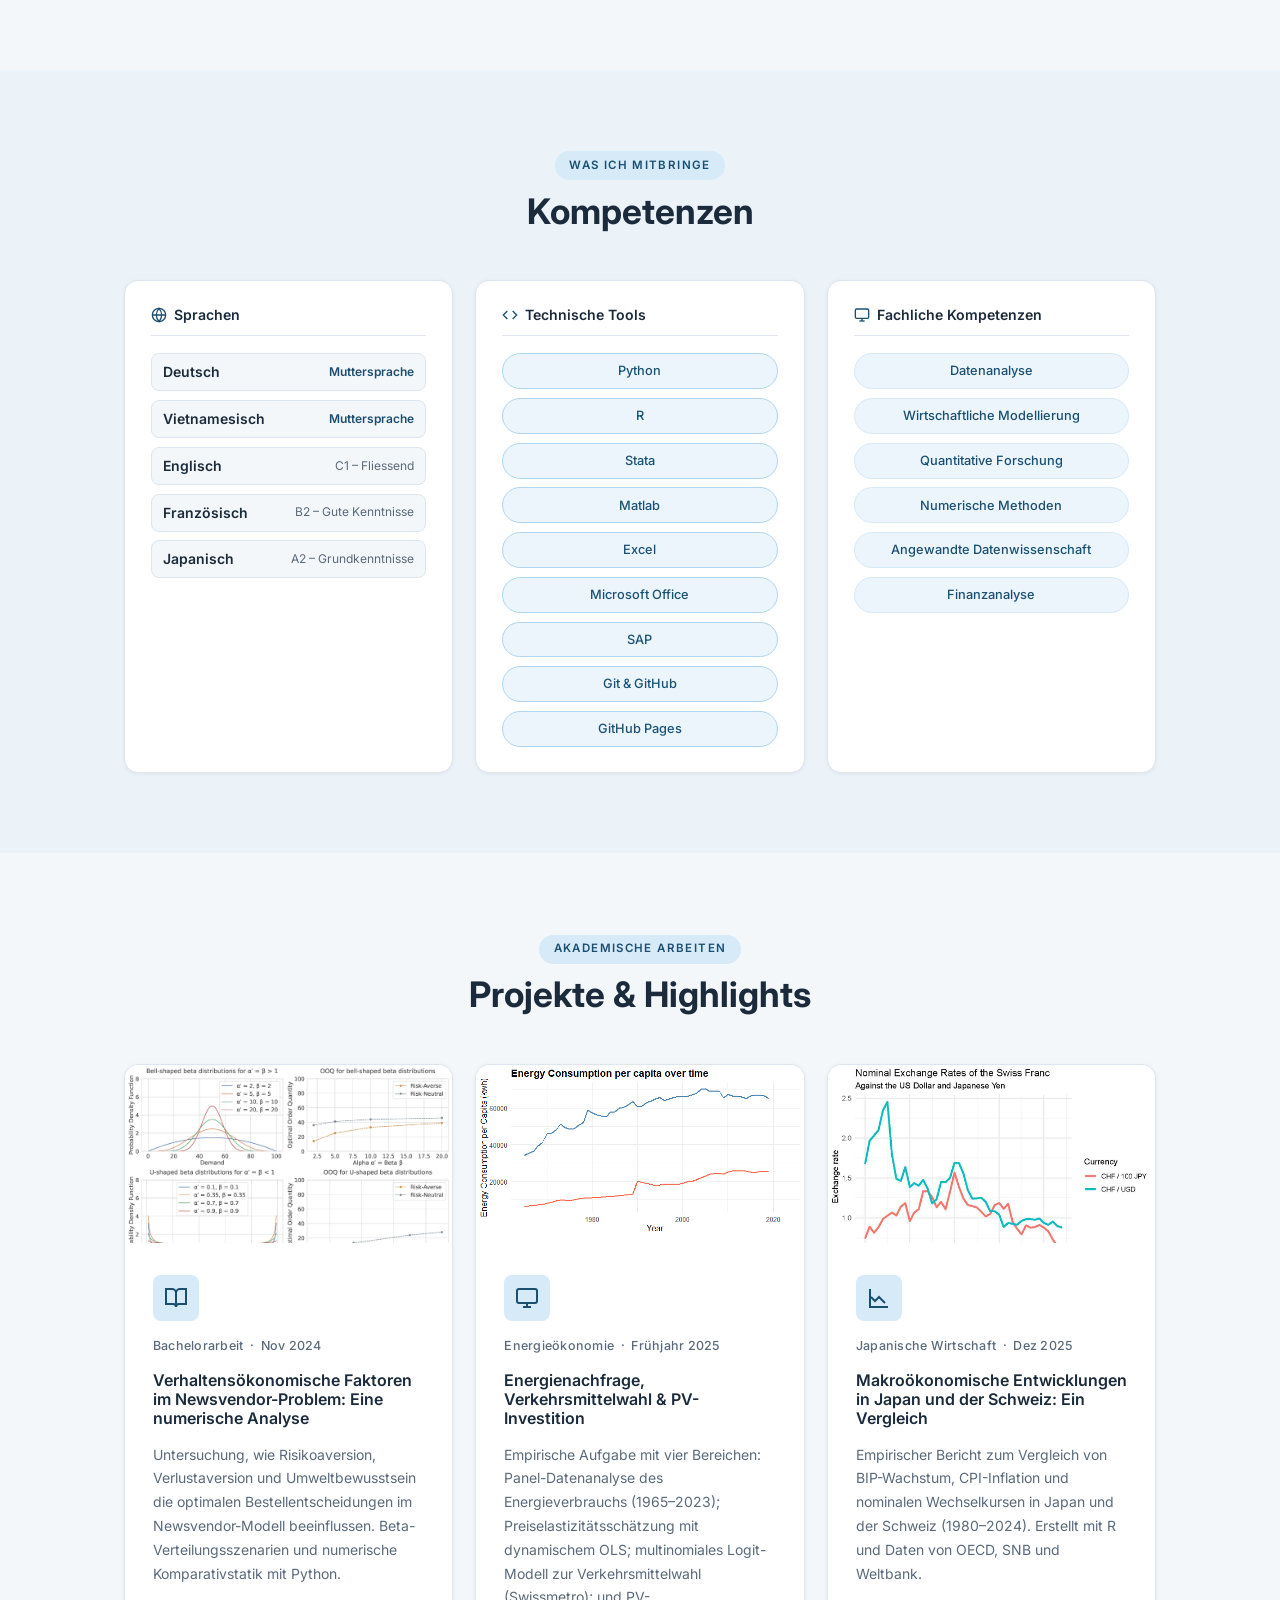
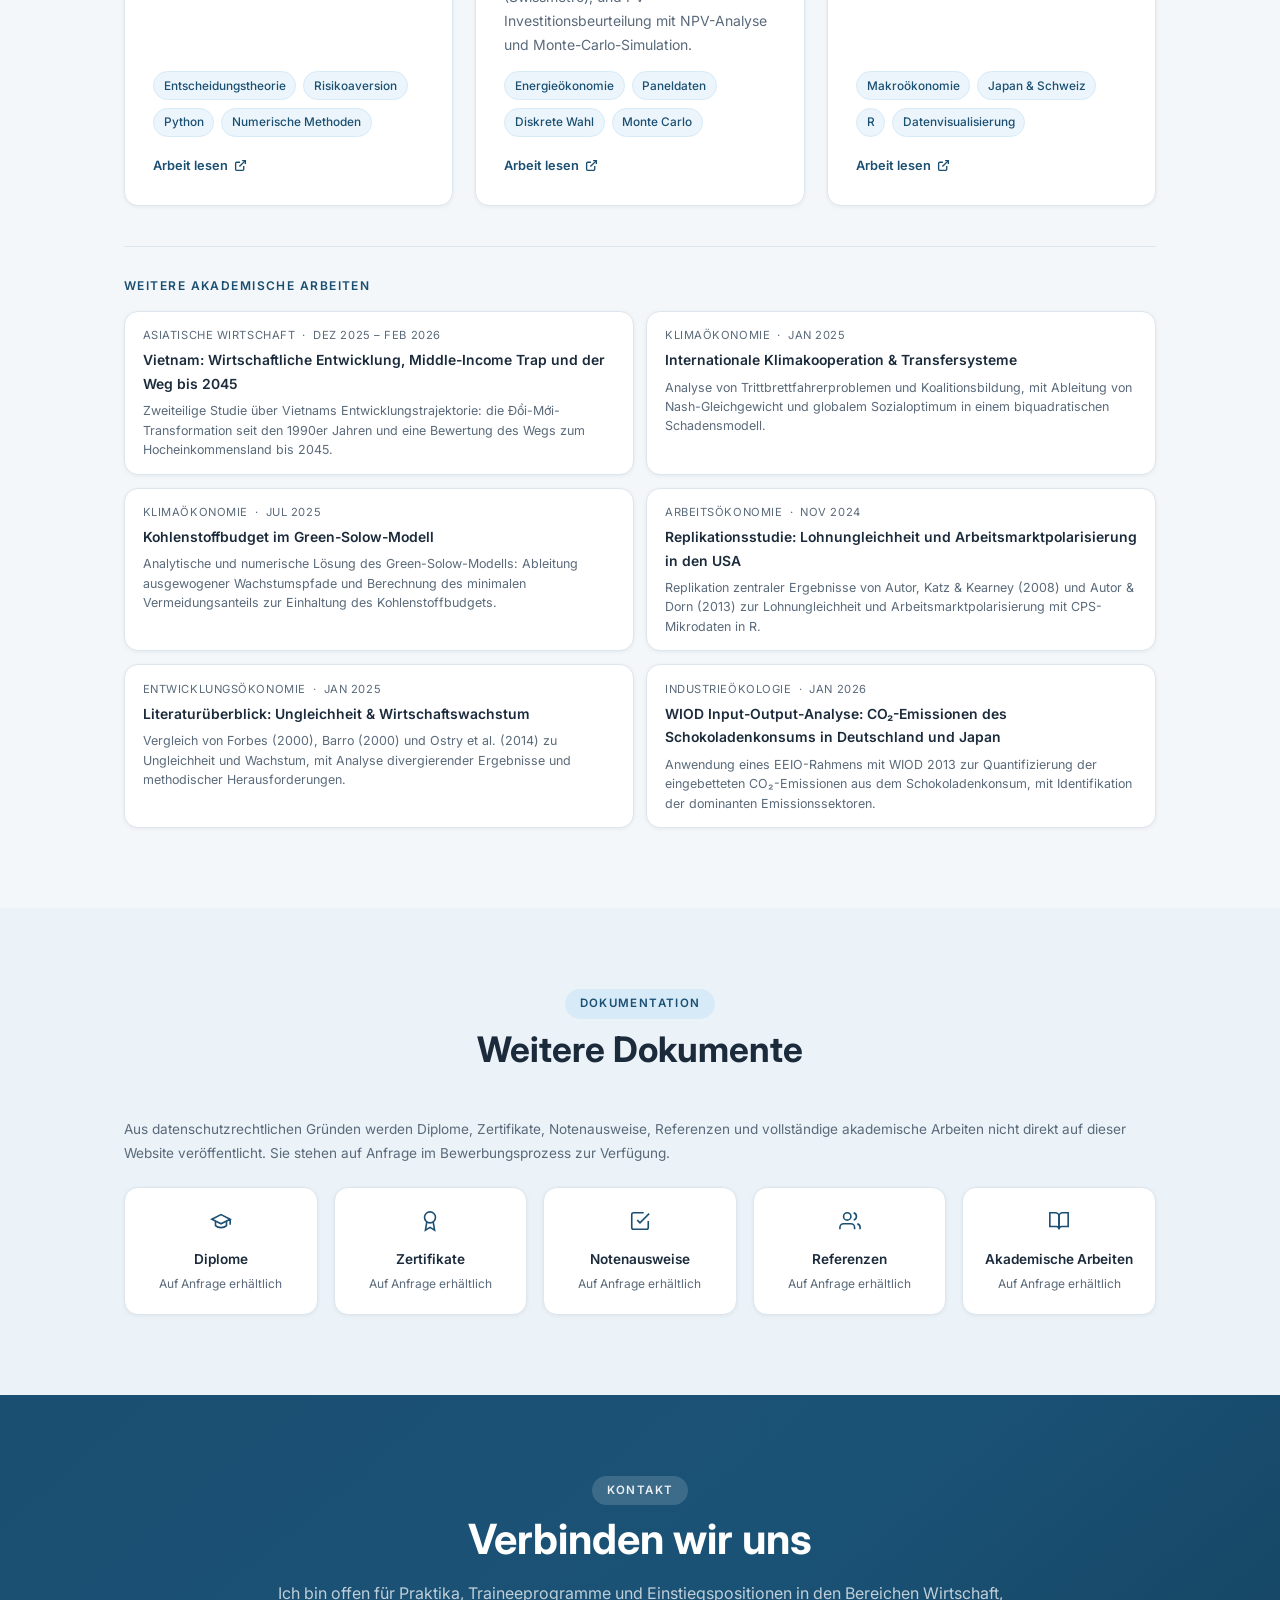
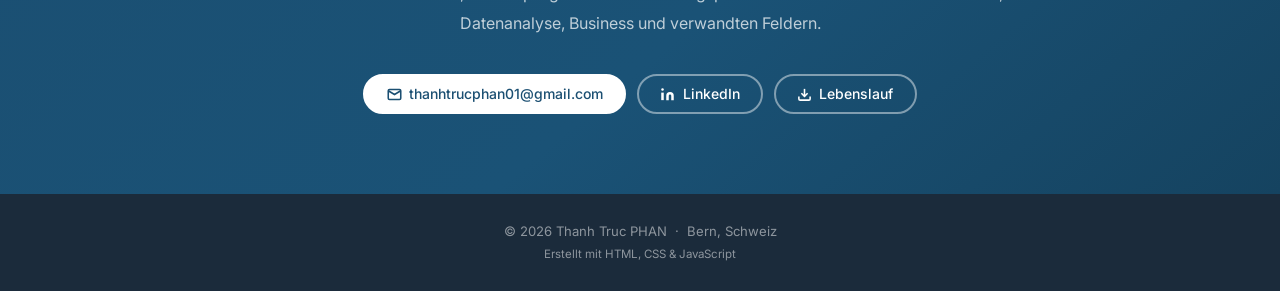
==== commit ae5028d6: "changes to opener" ====
--- a/index.html
+++ b/index.html
@@ -199,10 +199,11 @@
 
                 <div class="about-content">
                     <p class="reveal">
-                        Ich bin von Natur aus aktiv und neugierig – ob auf der Taekwondo-Matte, bei einem
-                        Ausflug in die Alpen oder beim Kennenlernen einer neuen Stadt. Ich schätze echte
-                        Begegnungen mit Freunden und Familie, und mit der Kamera halte ich gerne die
-                        schönen Momente des Lebens fest.
+                        Ich bin ein offener, fröhlicher und neugieriger Mensch, der gerne aktiv unterwegs ist –
+                        auf der Taekwondo-Matte, in den Alpen oder beim Entdecken neuer Städte. Ich schätze echte
+                        Begegnungen mit Freunden und Familie und begegne dem Alltag gerne mit positiver Energie
+                        und einem Lächeln. Mit meiner Kamera halte ich besondere Momente und die kleinen Details
+                        des Lebens fest.
                     </p>
 
                     <div class="about-highlights reveal">
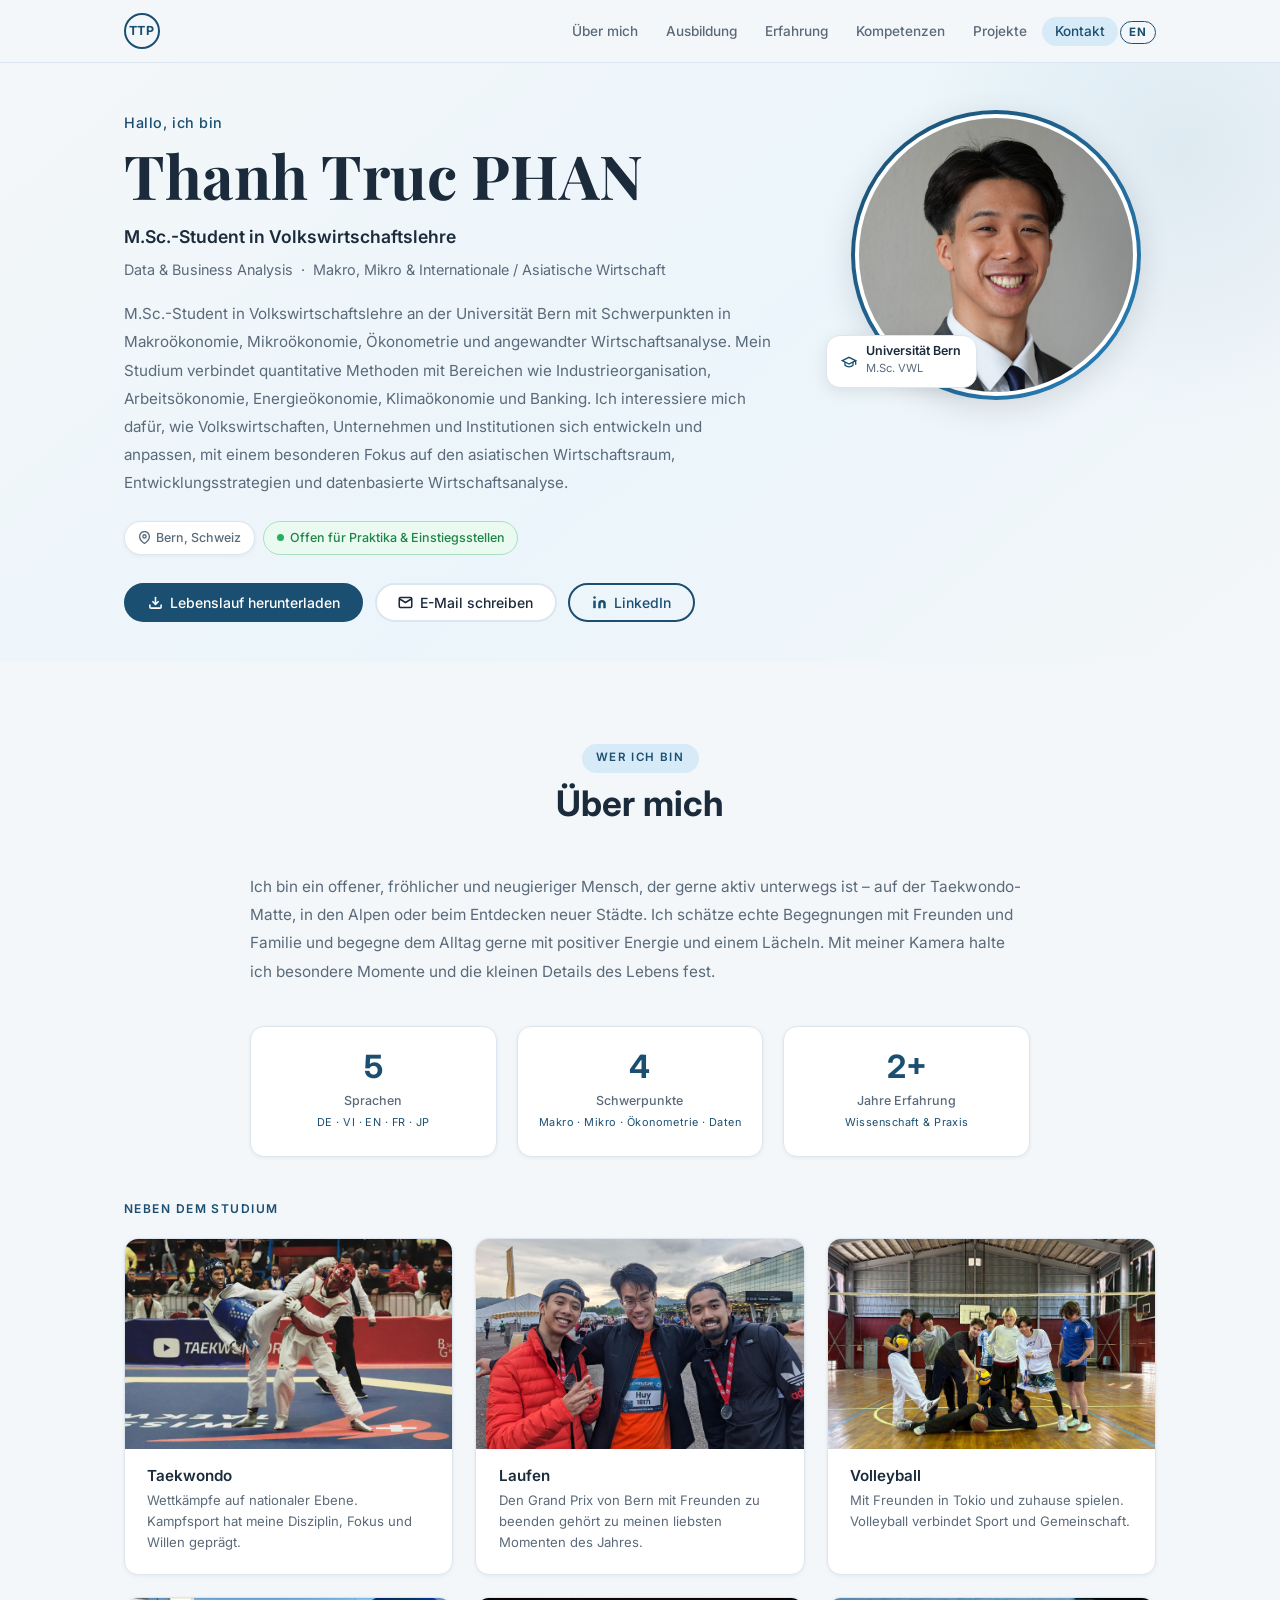
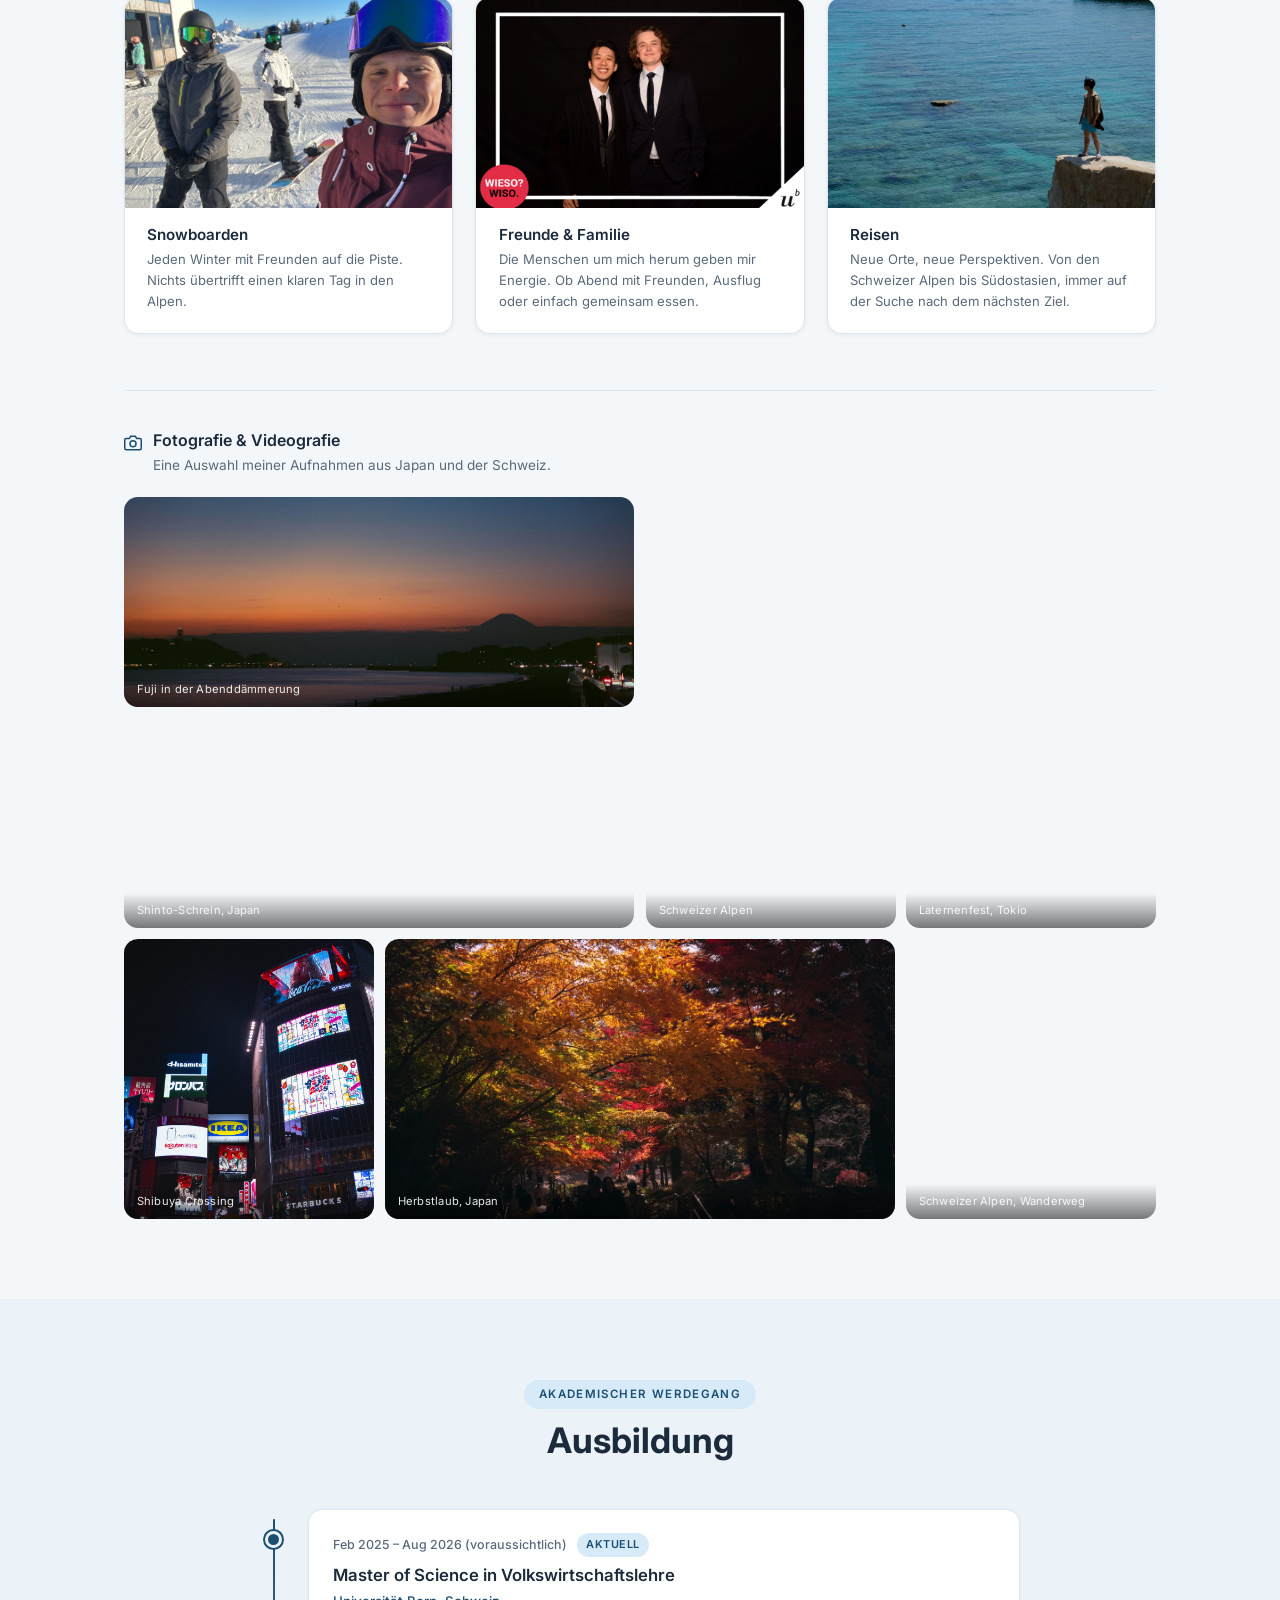
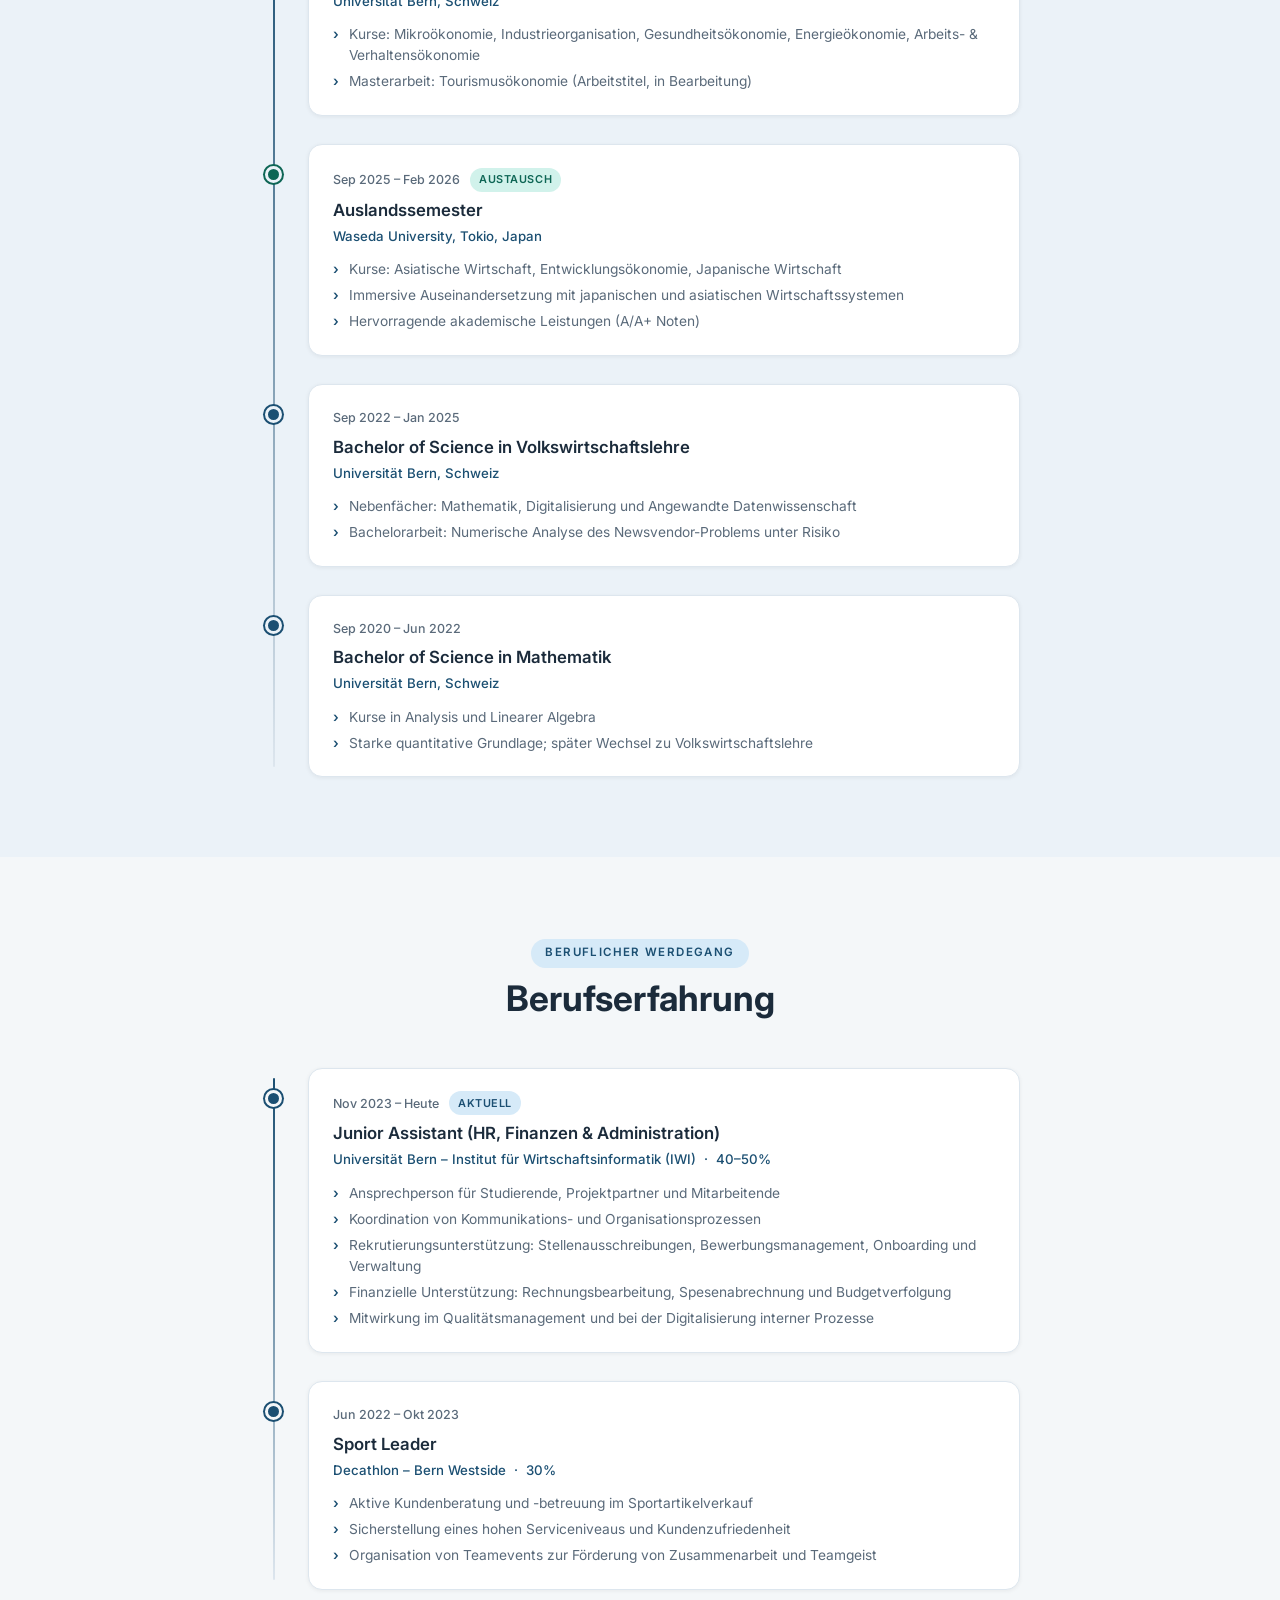
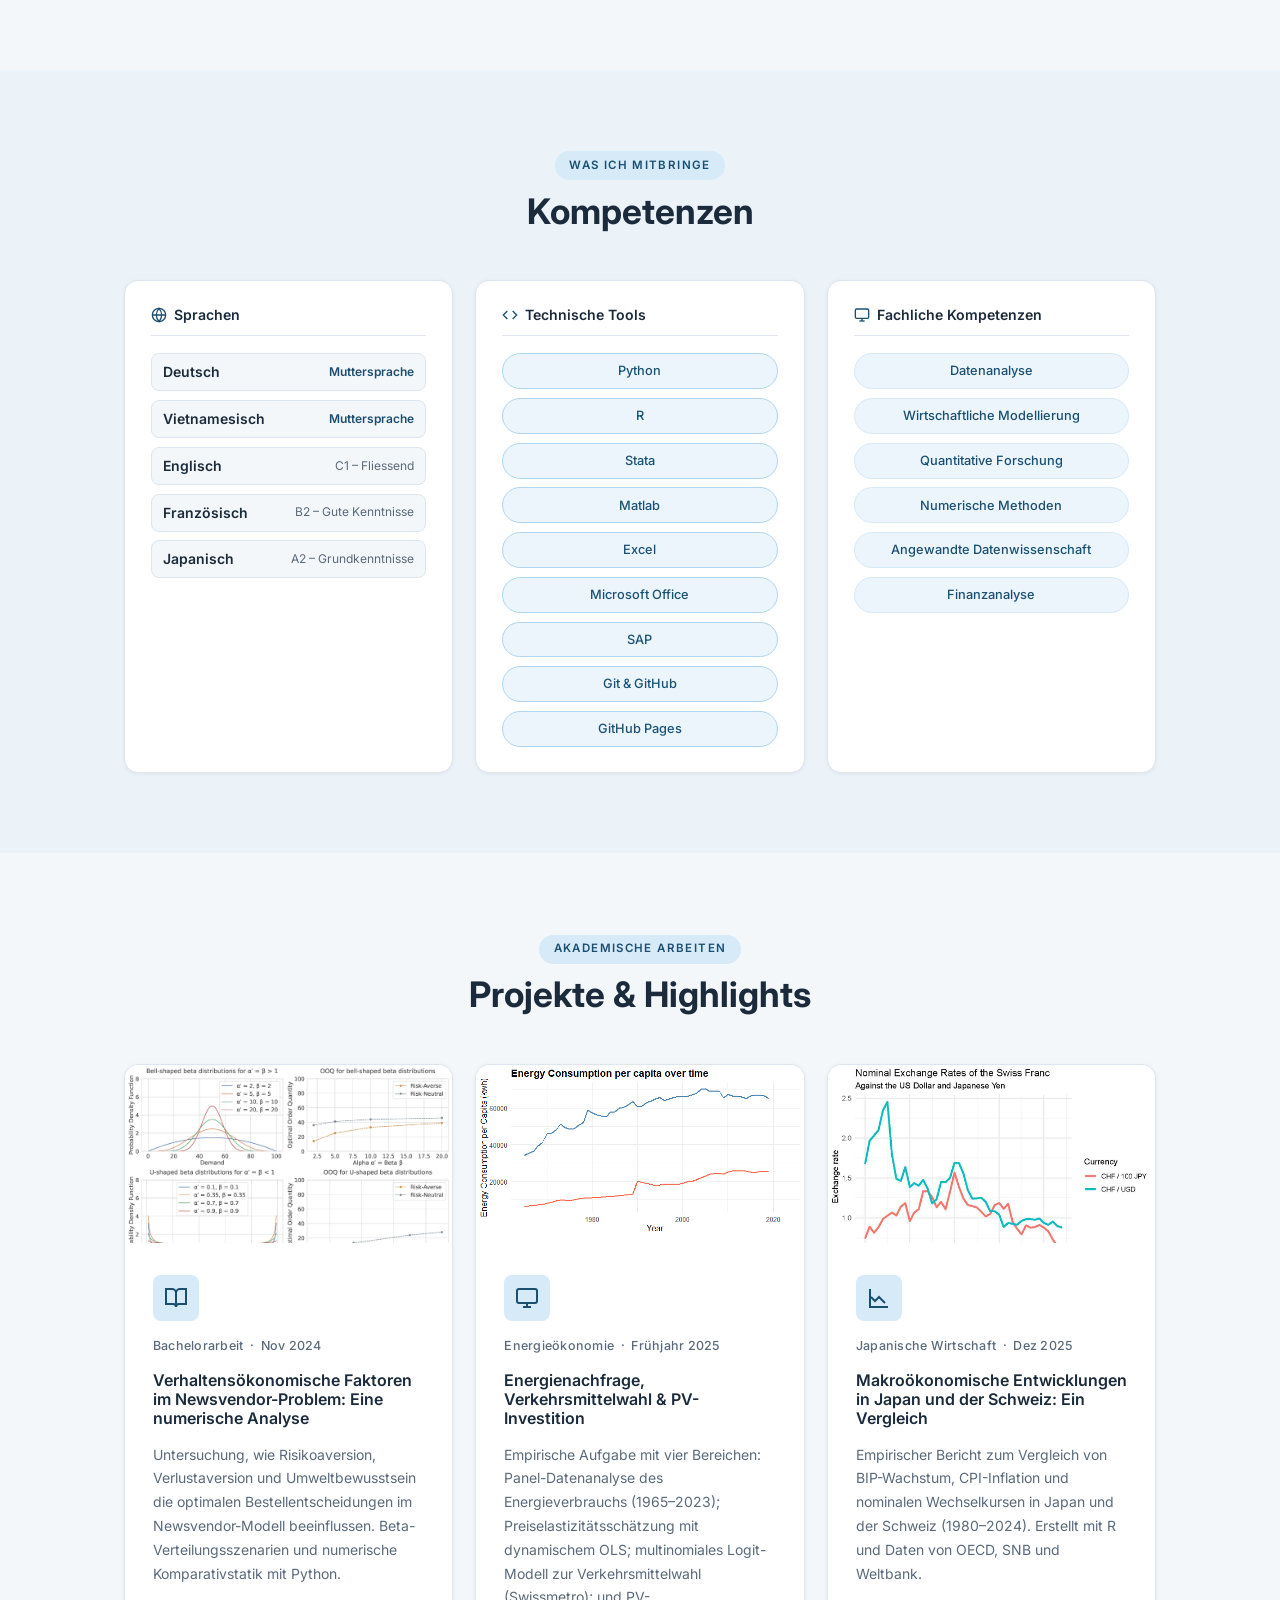
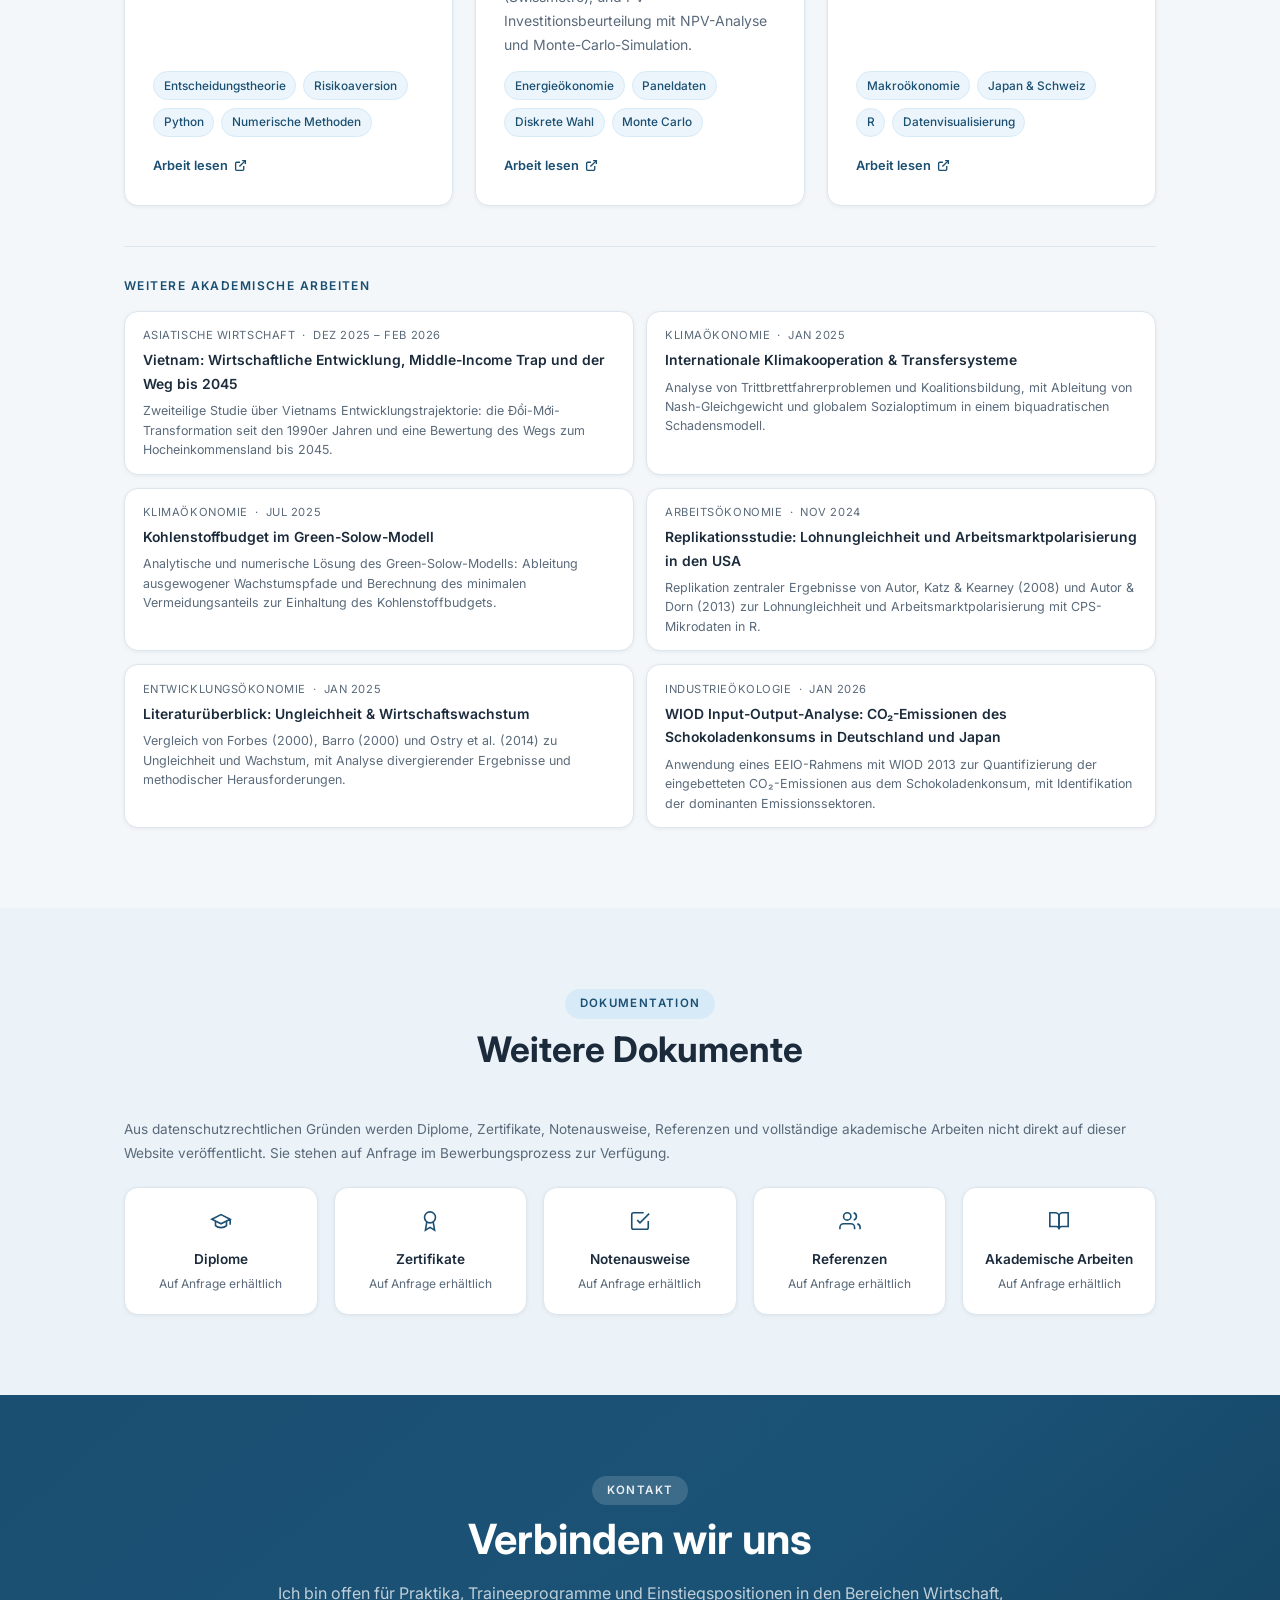
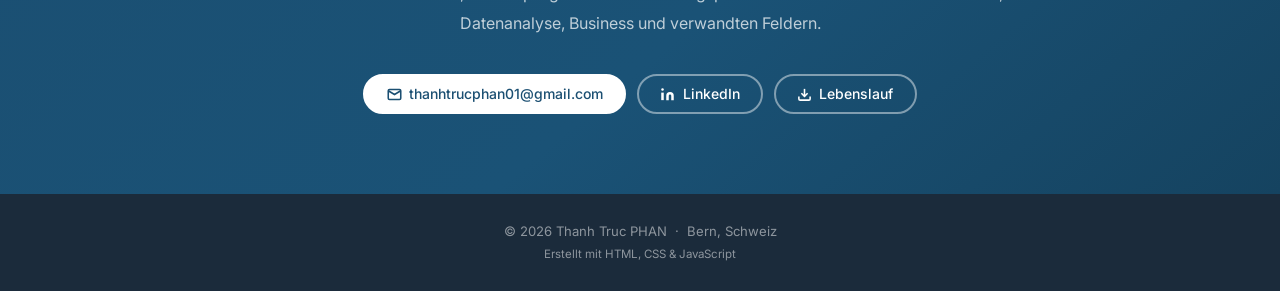
==== commit 96562f1e: "image viewer" ====
--- a/index.html
+++ b/index.html
@@ -810,6 +810,18 @@
         </div>
     </footer>
 
+    <!-- ================================================================
+         LIGHTBOX
+         ================================================================ -->
+    <div id="lightbox" class="lightbox" role="dialog" aria-modal="true"
+         aria-label="Foto-Vollansicht" aria-hidden="true">
+        <button class="lightbox-close" aria-label="Schließen">&times;</button>
+        <figure class="lightbox-figure">
+            <img id="lightboxImg" src="" alt="" class="lightbox-img">
+            <figcaption id="lightboxCaption" class="lightbox-caption"></figcaption>
+        </figure>
+    </div>
+
     <script src="/script.js"></script>
 </body>
 </html>
--- a/styles.css
+++ b/styles.css
@@ -1538,3 +1538,93 @@
         flex-wrap: wrap;
     }
 }
+
+
+/* ================================================================
+   17. LIGHTBOX
+   ================================================================ */
+
+/* Prevent page scroll while lightbox is open */
+body.lightbox-open { overflow: hidden; }
+
+/* Photo tiles are interactive — show zoom cursor */
+.photo-tile { cursor: zoom-in; }
+
+.lightbox {
+    position: fixed;
+    inset: 0;
+    z-index: 2000;
+    display: flex;
+    align-items: center;
+    justify-content: center;
+    padding: 1.5rem;
+    background: rgba(10, 20, 30, 0.88);
+    backdrop-filter: blur(6px);
+    -webkit-backdrop-filter: blur(6px);
+    /* Hidden by default — using visibility+opacity so transitions work */
+    opacity: 0;
+    visibility: hidden;
+    pointer-events: none;
+    transition: opacity 0.25s ease, visibility 0.25s ease;
+}
+
+.lightbox.open {
+    opacity: 1;
+    visibility: visible;
+    pointer-events: auto;
+}
+
+.lightbox-close {
+    position: fixed;
+    top: 1rem;
+    right: 1.25rem;
+    z-index: 2001;
+    width: 2.5rem;
+    height: 2.5rem;
+    border-radius: 50%;
+    border: 1.5px solid rgba(255, 255, 255, 0.4);
+    background: rgba(255, 255, 255, 0.12);
+    color: #fff;
+    font-size: 1.5rem;
+    line-height: 1;
+    cursor: pointer;
+    display: flex;
+    align-items: center;
+    justify-content: center;
+    transition: background 0.2s ease;
+    padding: 0;
+}
+
+.lightbox-close:hover     { background: rgba(255, 255, 255, 0.28); }
+.lightbox-close:focus-visible {
+    outline: 2px solid #fff;
+    outline-offset: 3px;
+}
+
+.lightbox-figure {
+    display: flex;
+    flex-direction: column;
+    align-items: center;
+    max-width: min(92vw, 1100px);
+    max-height: 92vh;
+    margin: 0;
+}
+
+.lightbox-img {
+    display: block;
+    max-width: 100%;
+    max-height: calc(92vh - 3rem);
+    width: auto;
+    height: auto;
+    object-fit: contain;
+    border-radius: var(--radius-md);
+    box-shadow: 0 24px 64px rgba(0, 0, 0, 0.6);
+}
+
+.lightbox-caption {
+    margin-top: 0.75rem;
+    color: rgba(255, 255, 255, 0.8);
+    font-size: 0.82rem;
+    letter-spacing: 0.03em;
+    text-align: center;
+}
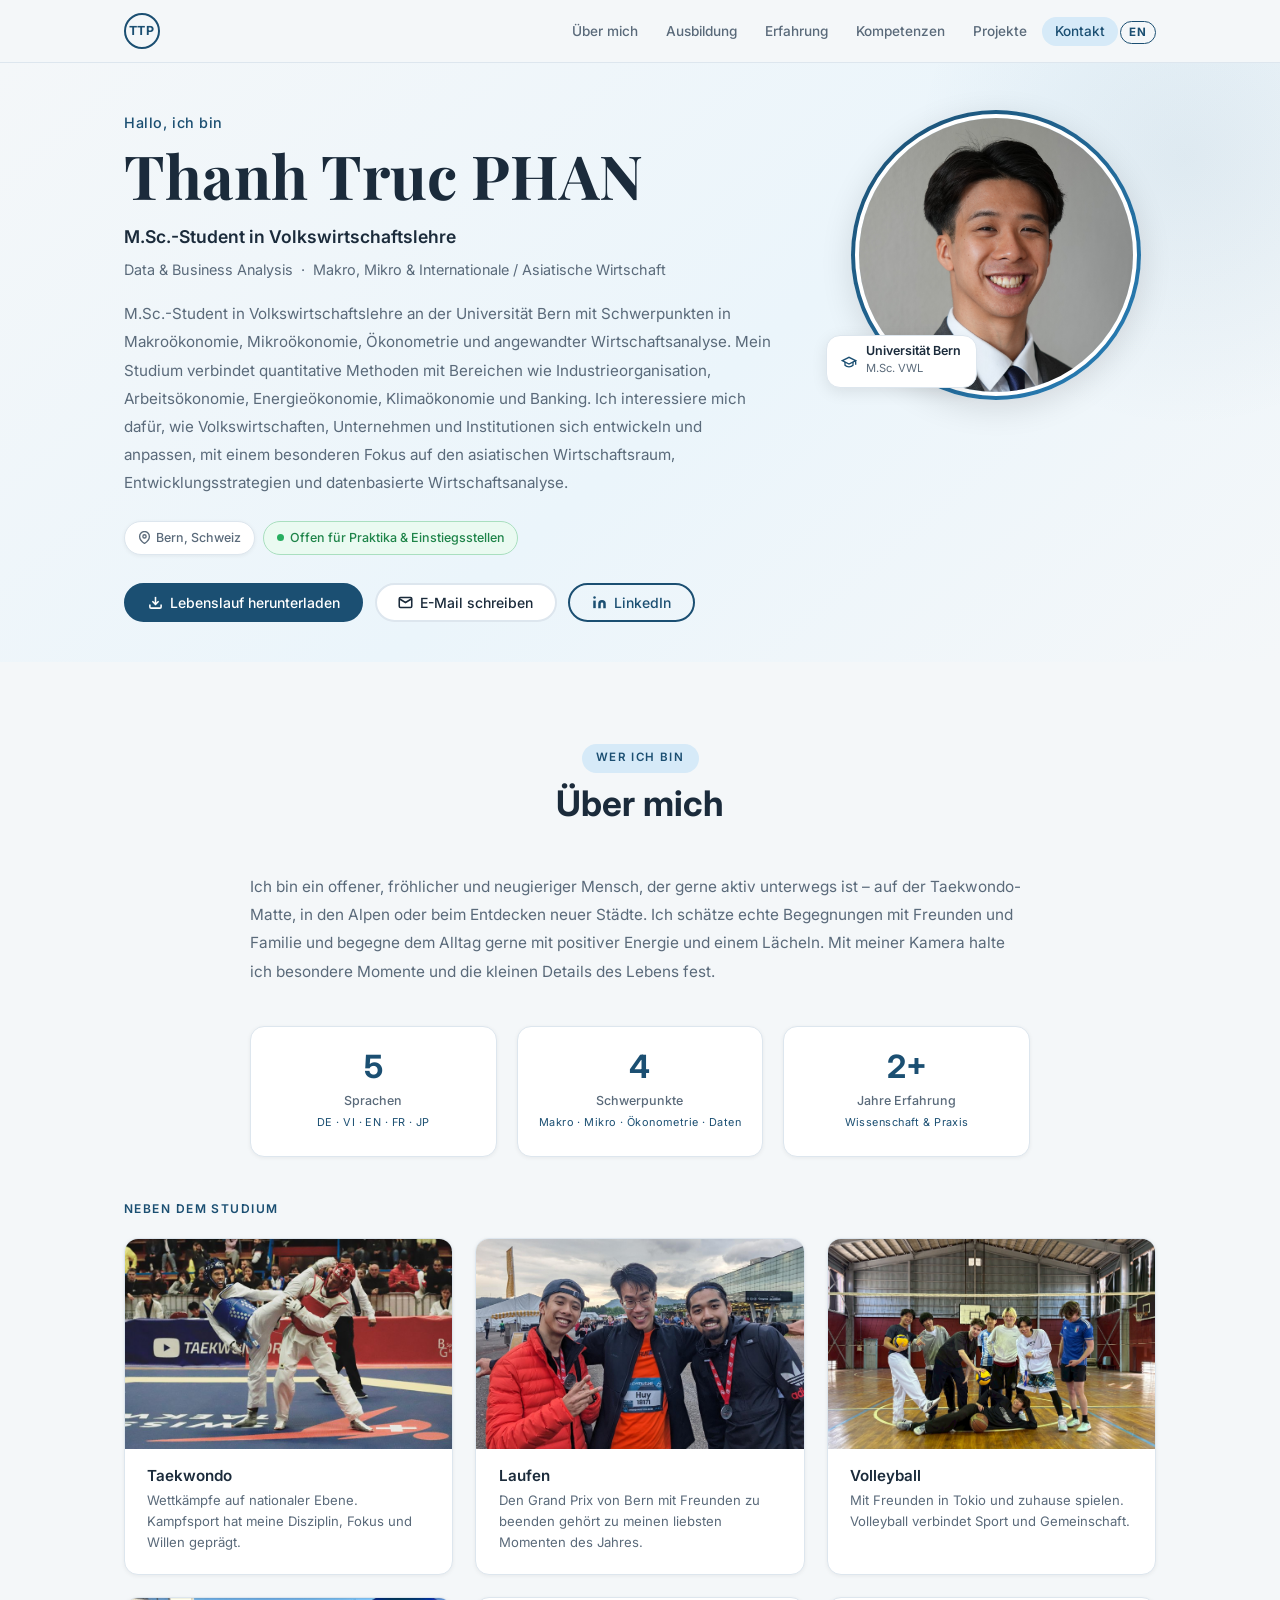
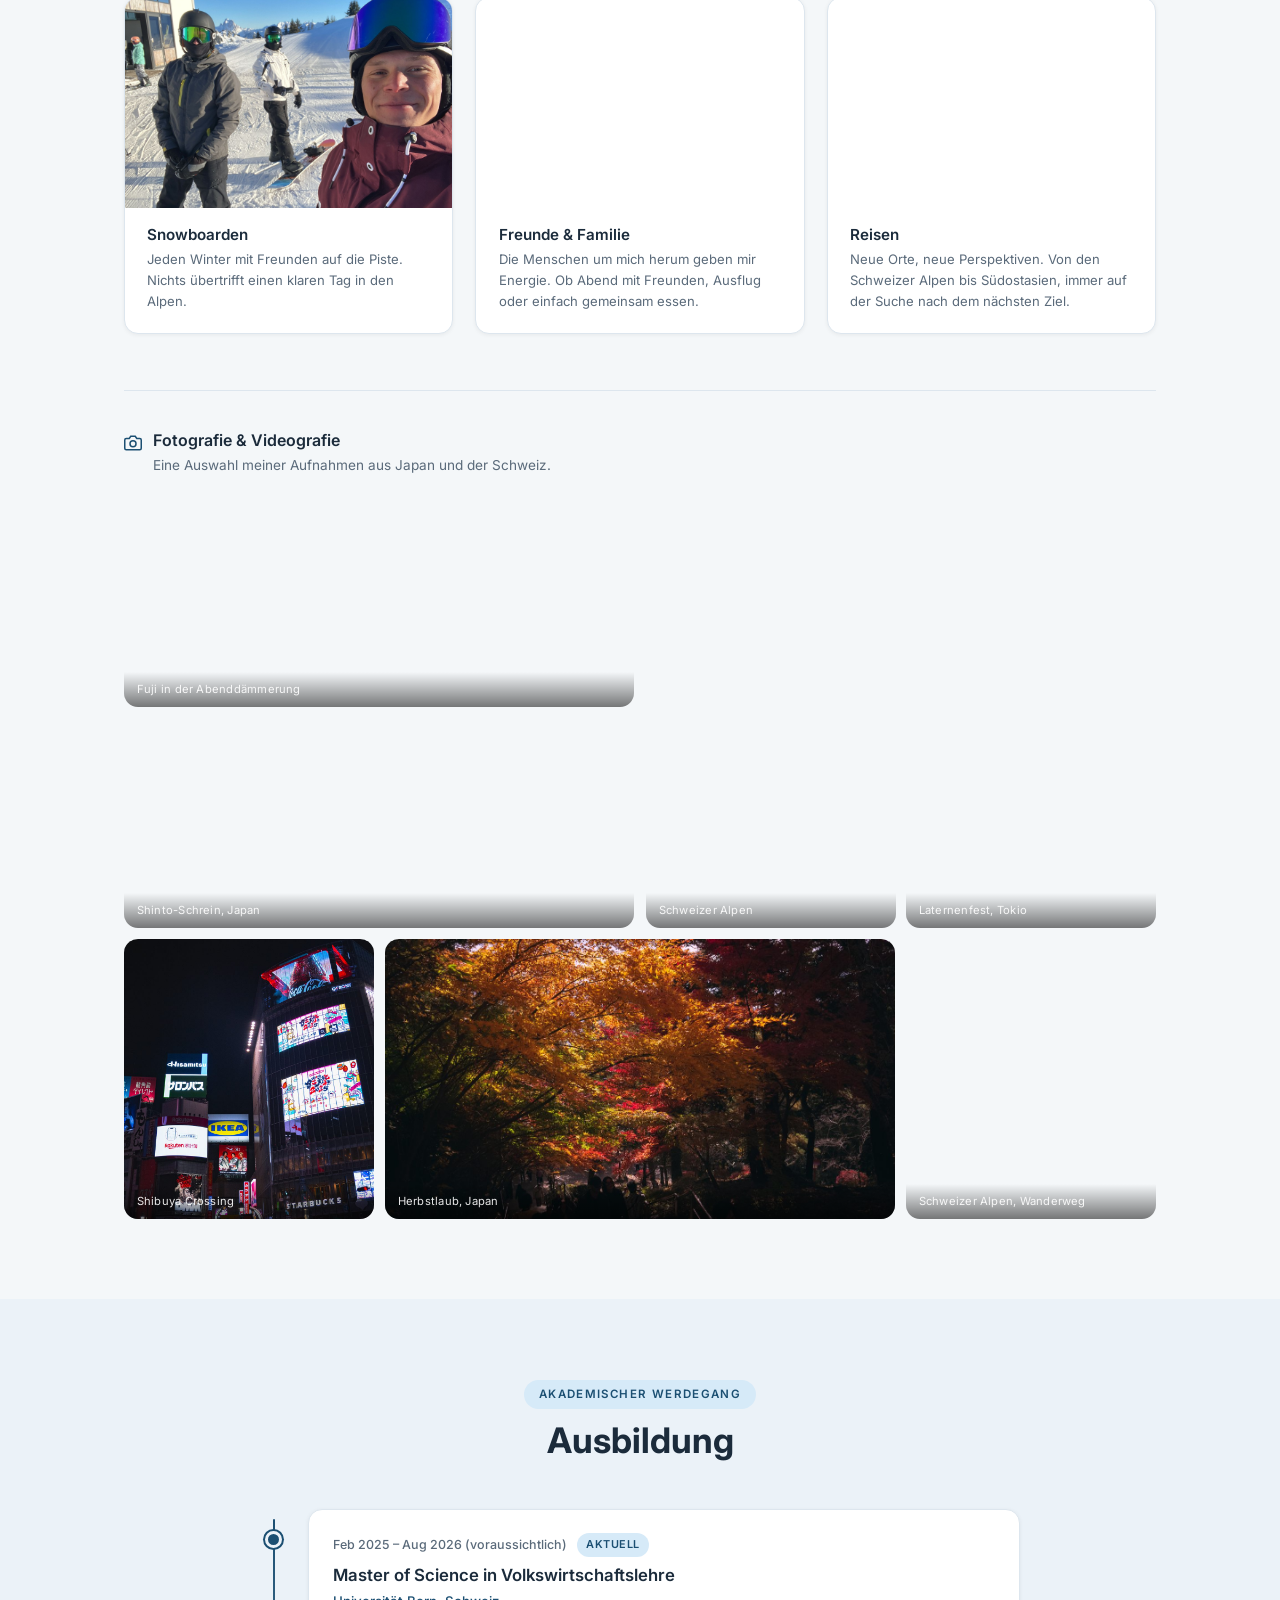
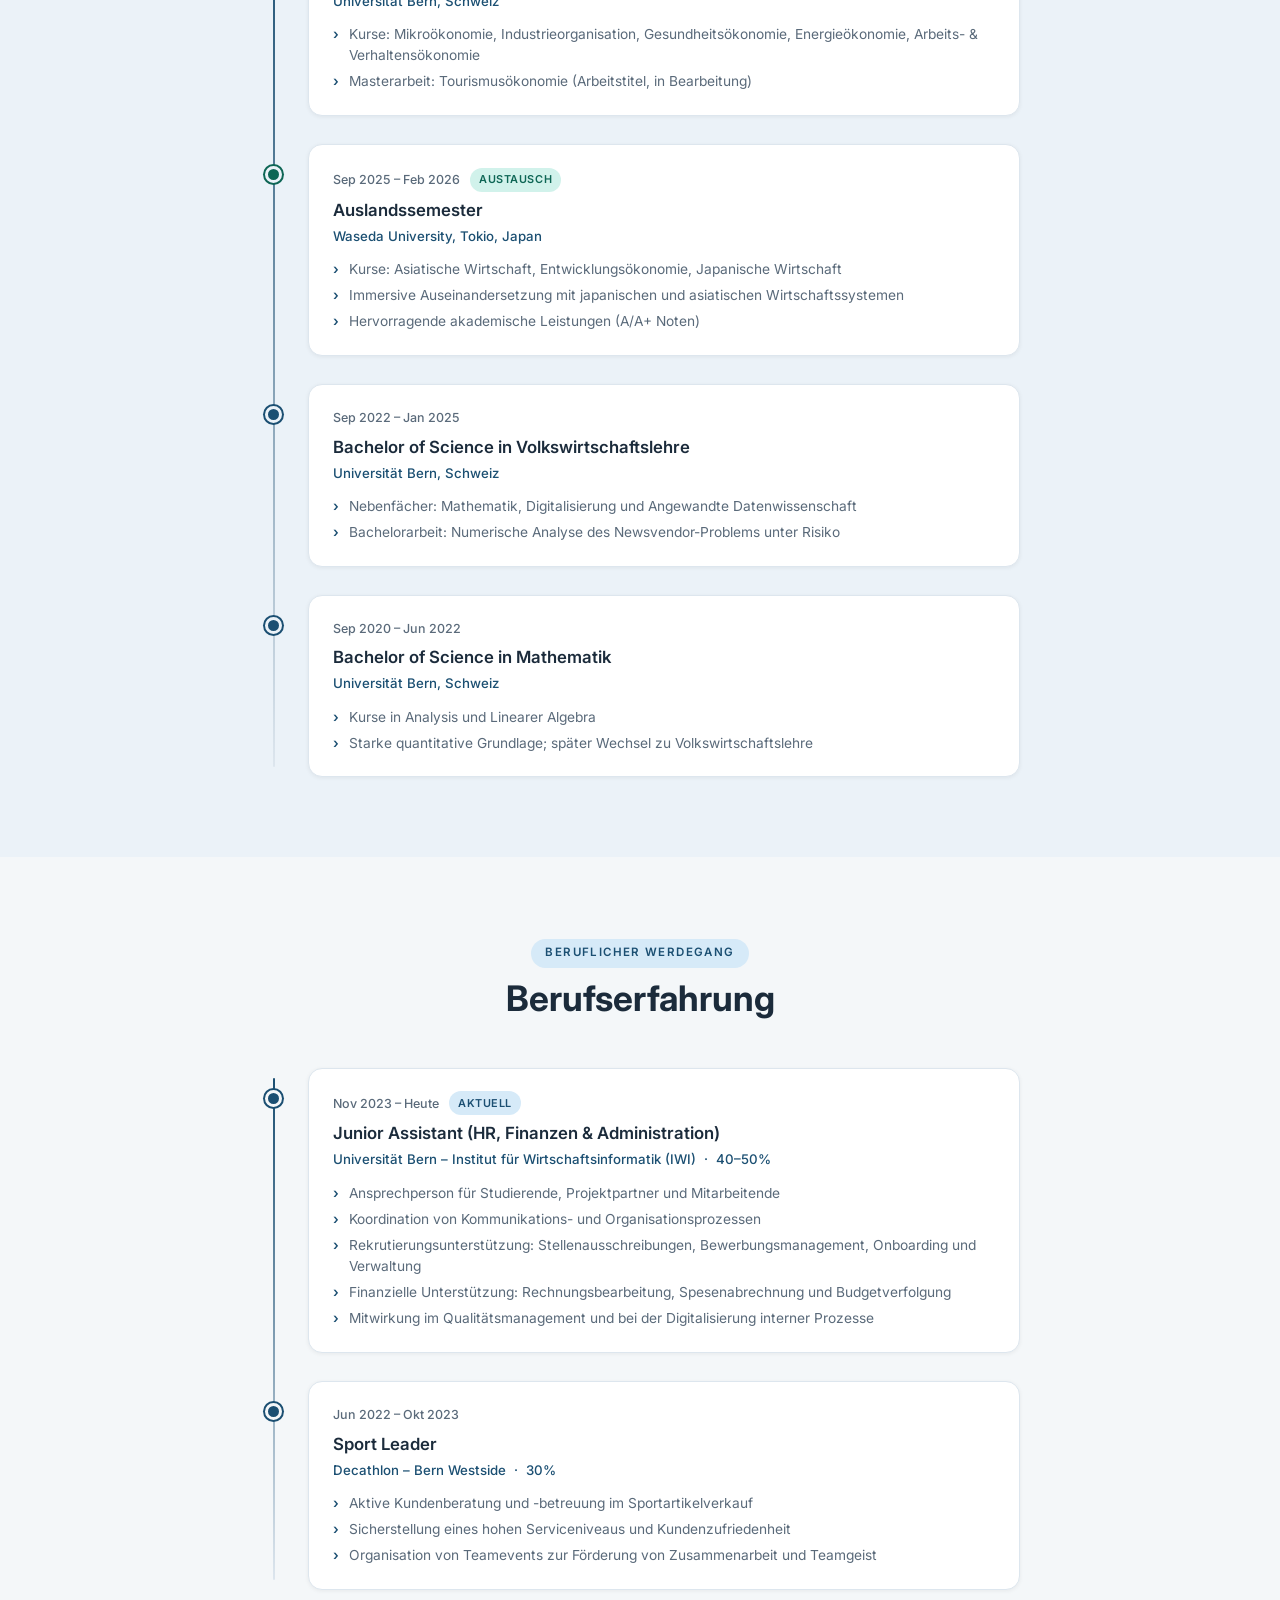
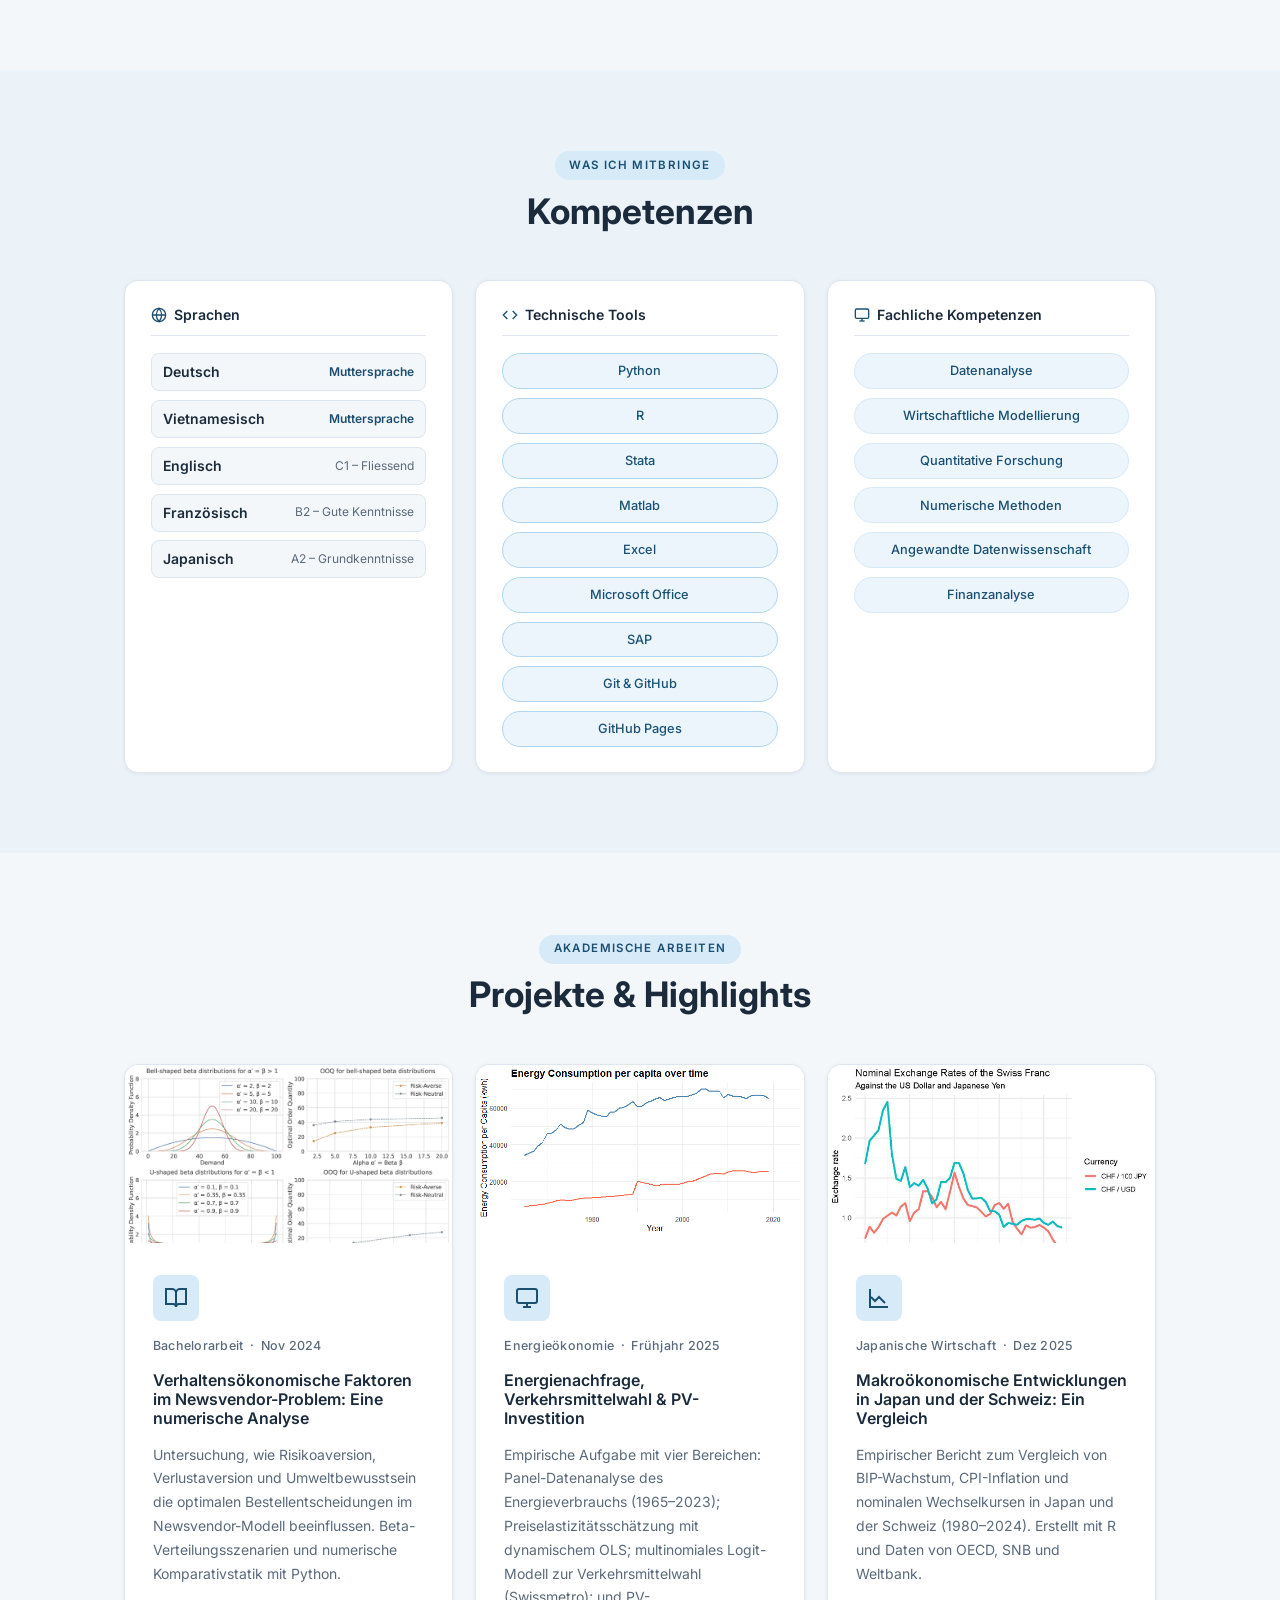
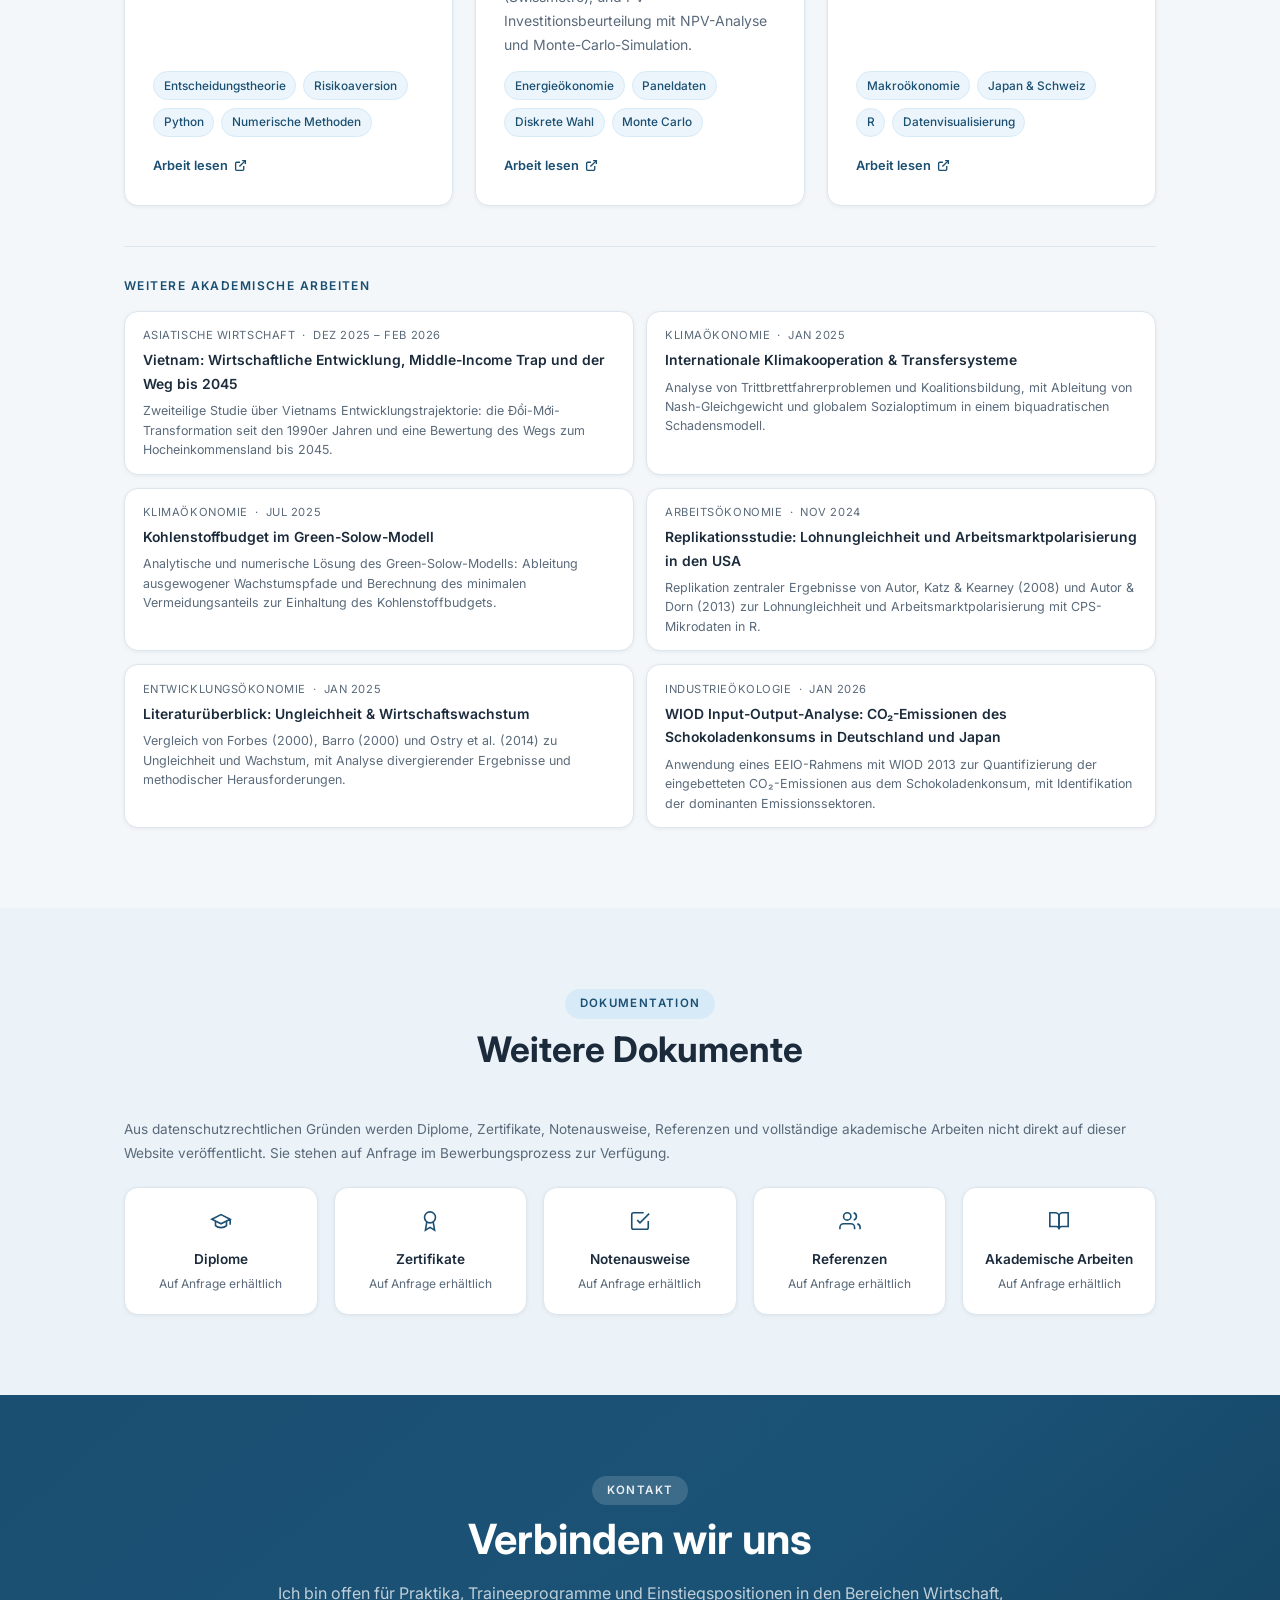
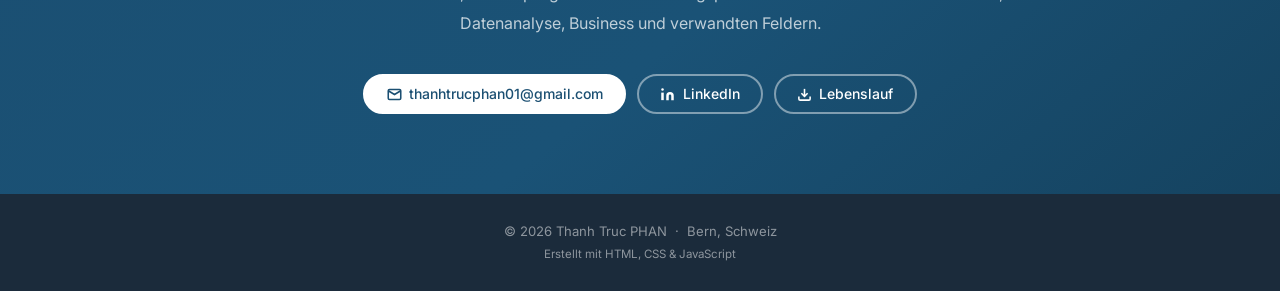
==== commit 2e52517b: "picutre optimization" ====
--- a/index.html
+++ b/index.html
@@ -304,7 +304,7 @@
                     </div>
                     <div class="photo-strip reveal">
                         <figure class="photo-tile">
-                            <img src="/assets/pictures/Fuji_.jpg" alt="Silhouette des Fuji in der Abenddämmerung" loading="lazy" decoding="async">
+                            <img src="/assets/pictures/Fuji_.jpg" data-full="/assets/pictures/Fuji_-full.jpg" alt="Silhouette des Fuji in der Abenddämmerung" loading="lazy" decoding="async">
                             <figcaption>Fuji in der Abenddämmerung</figcaption>
                         </figure>
                         <figure class="photo-tile">
@@ -316,7 +316,7 @@
                             <figcaption>Laternenfest, Tokio</figcaption>
                         </figure>
                         <figure class="photo-tile">
-                            <img src="/assets/pictures/Shrine.jpg" alt="Japanischer Shinto-Schrein mit Torii-Tor" loading="lazy" decoding="async">
+                            <img src="/assets/pictures/Shrine.jpg" data-full="/assets/pictures/Shrine-full.jpg" alt="Japanischer Shinto-Schrein mit Torii-Tor" loading="lazy" decoding="async">
                             <figcaption>Shinto-Schrein, Japan</figcaption>
                         </figure>
                         <figure class="photo-tile">
@@ -324,7 +324,7 @@
                             <figcaption>Shibuya Crossing</figcaption>
                         </figure>
                         <figure class="photo-tile">
-                            <img src="/assets/pictures/Autumn%20Foliage.jpg" alt="Herbstlaub in Japan" loading="lazy" decoding="async">
+                            <img src="/assets/pictures/Autumn%20Foliage.jpg" data-full="/assets/pictures/Autumn-Foliage-full.jpg" alt="Herbstlaub in Japan" loading="lazy" decoding="async">
                             <figcaption>Herbstlaub, Japan</figcaption>
                         </figure>
                         <figure class="photo-tile">
--- a/styles.css
+++ b/styles.css
@@ -814,8 +814,6 @@
 }
 
 .skill-badge:hover {
-    background-color: var(--color-accent);
-    color: #fff;
     border-color: var(--color-accent);
 }
 
@@ -827,8 +825,6 @@
 }
 
 .skill-badge-tech:hover {
-    background-color: #1A5276;
-    color: #fff;
     border-color: #1A5276;
 }
 
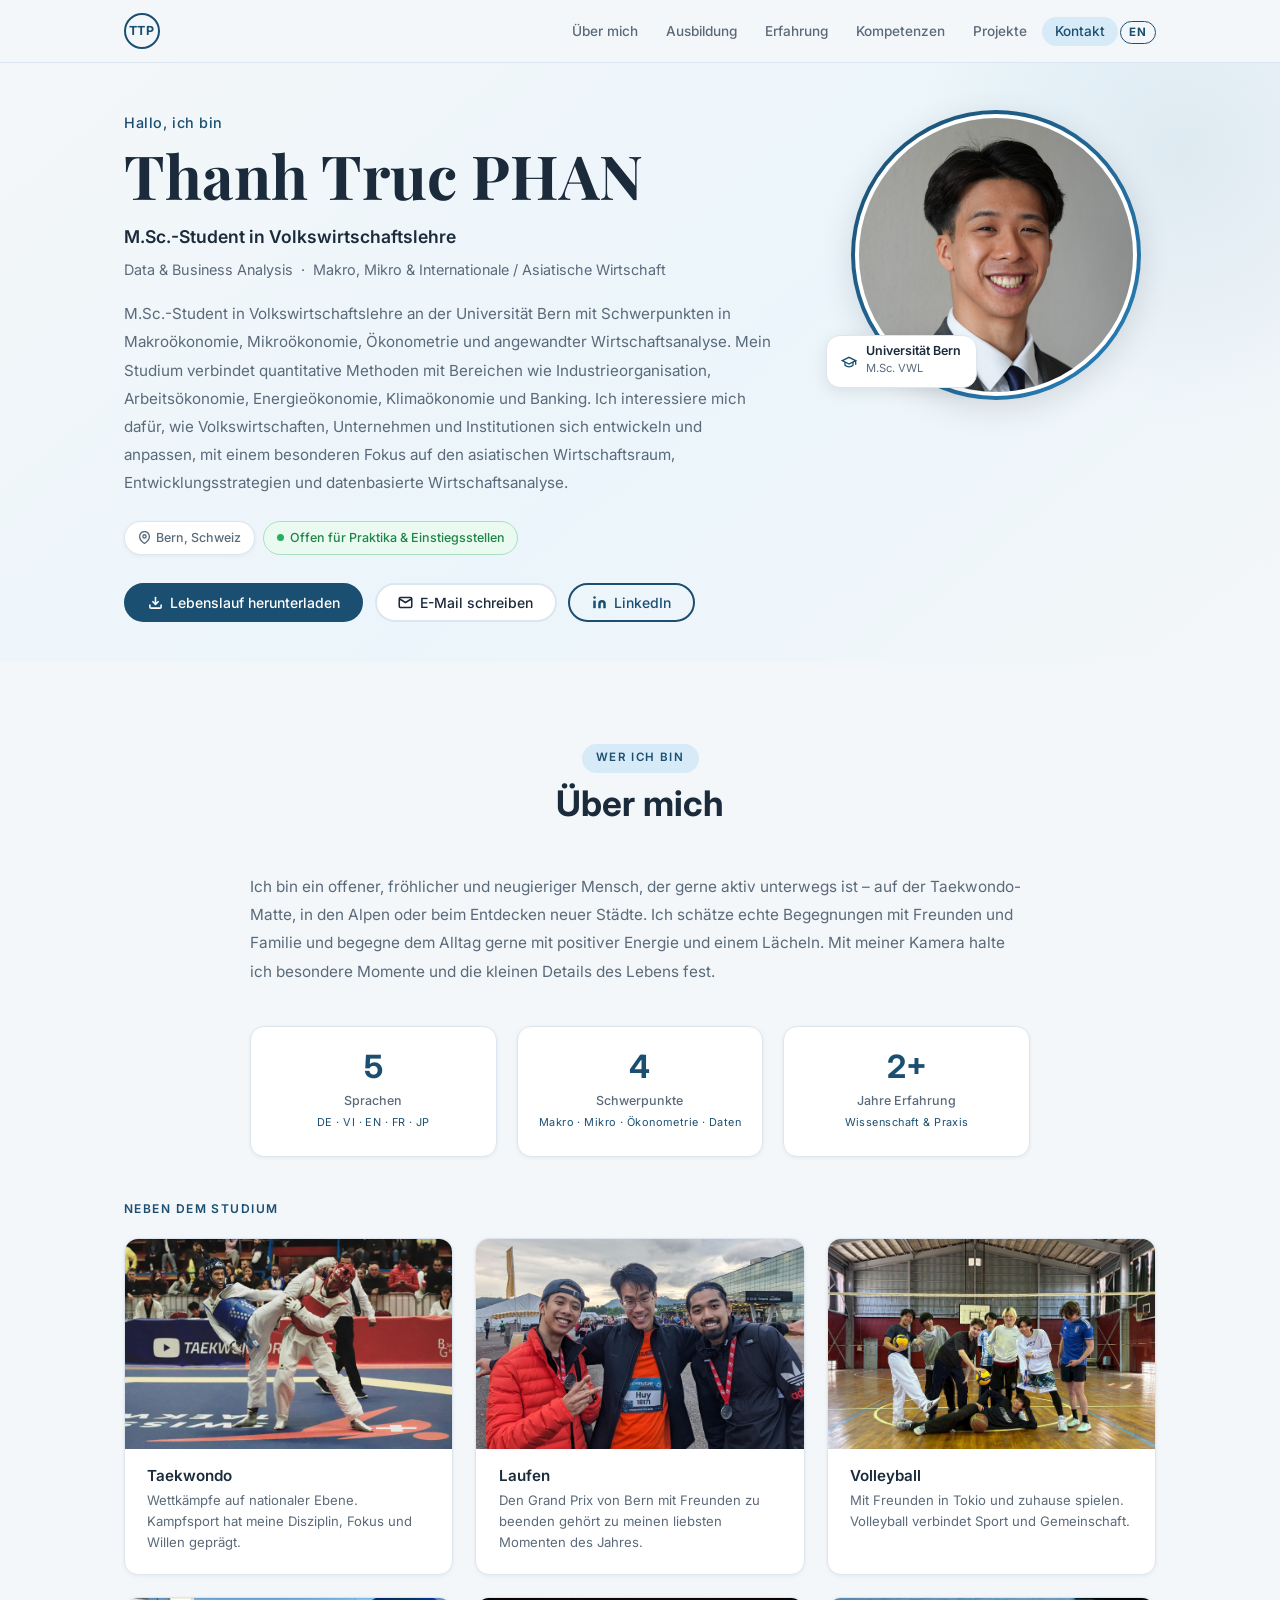
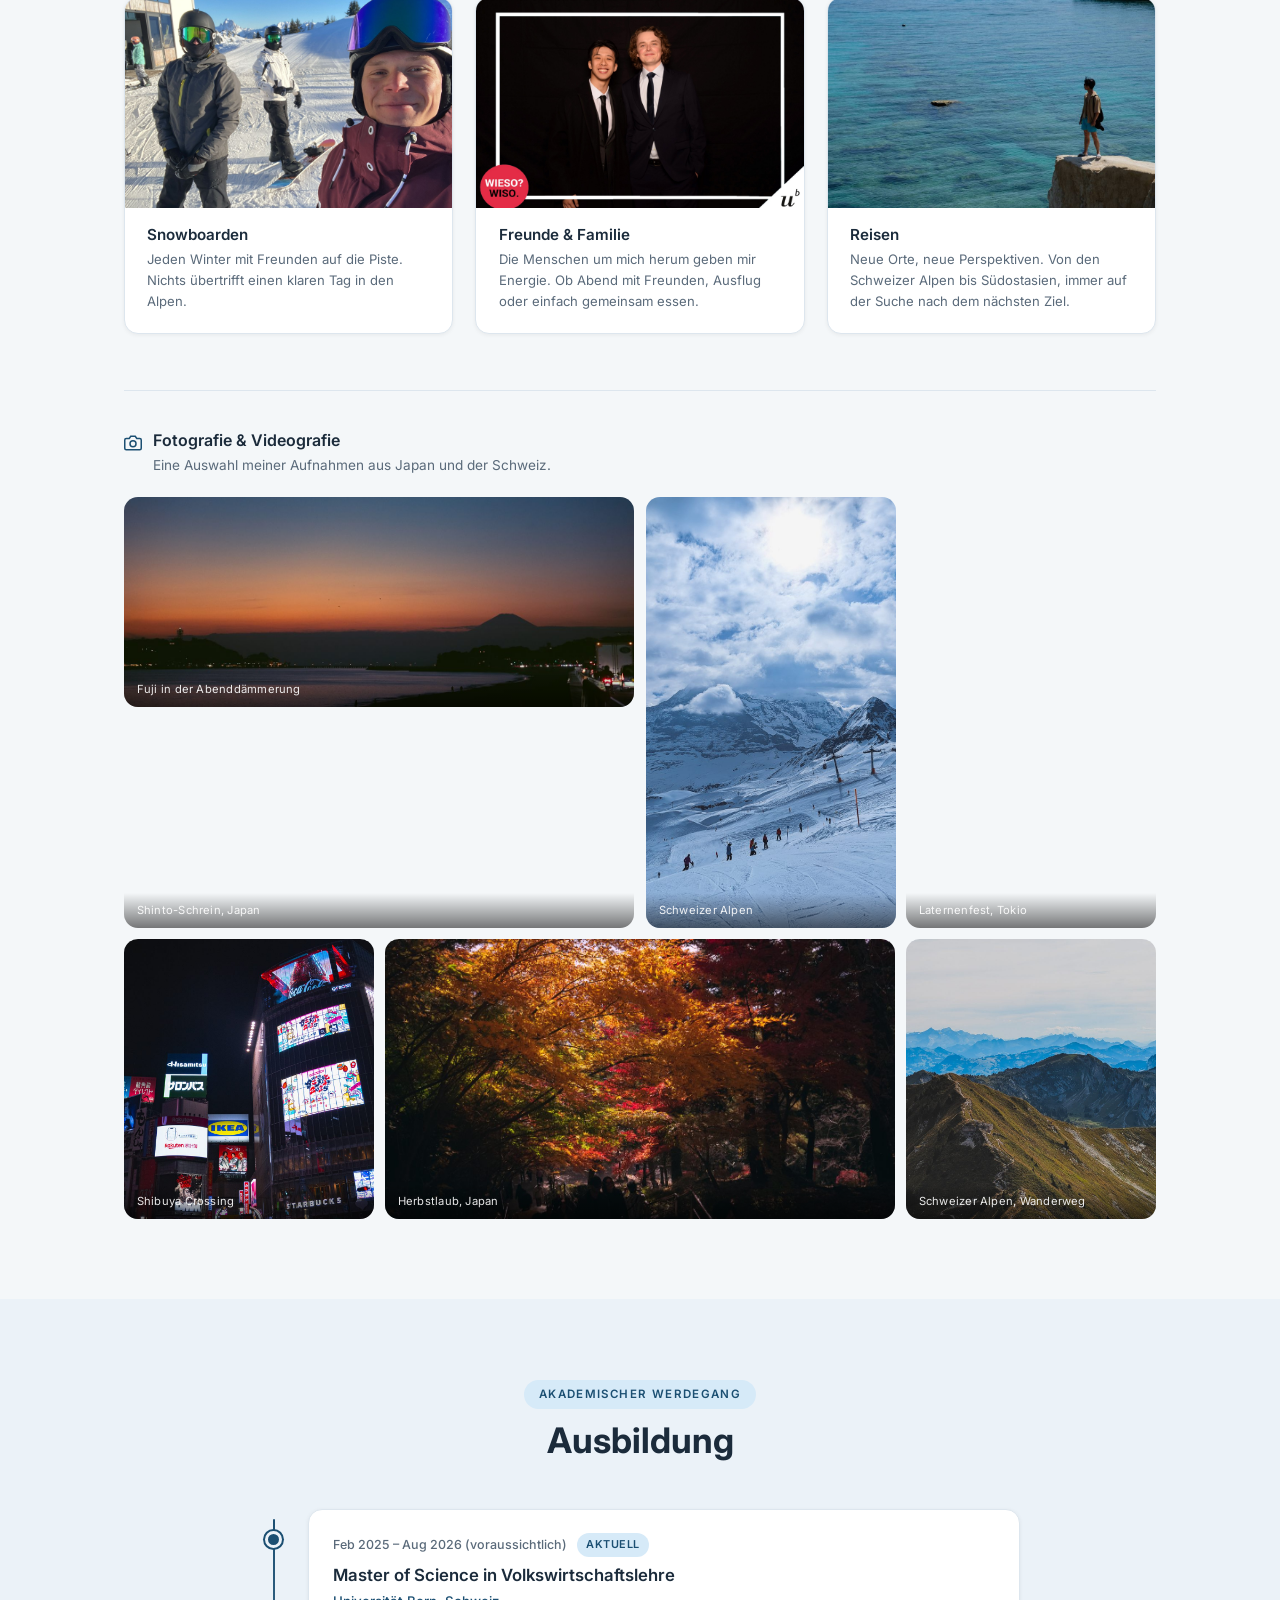
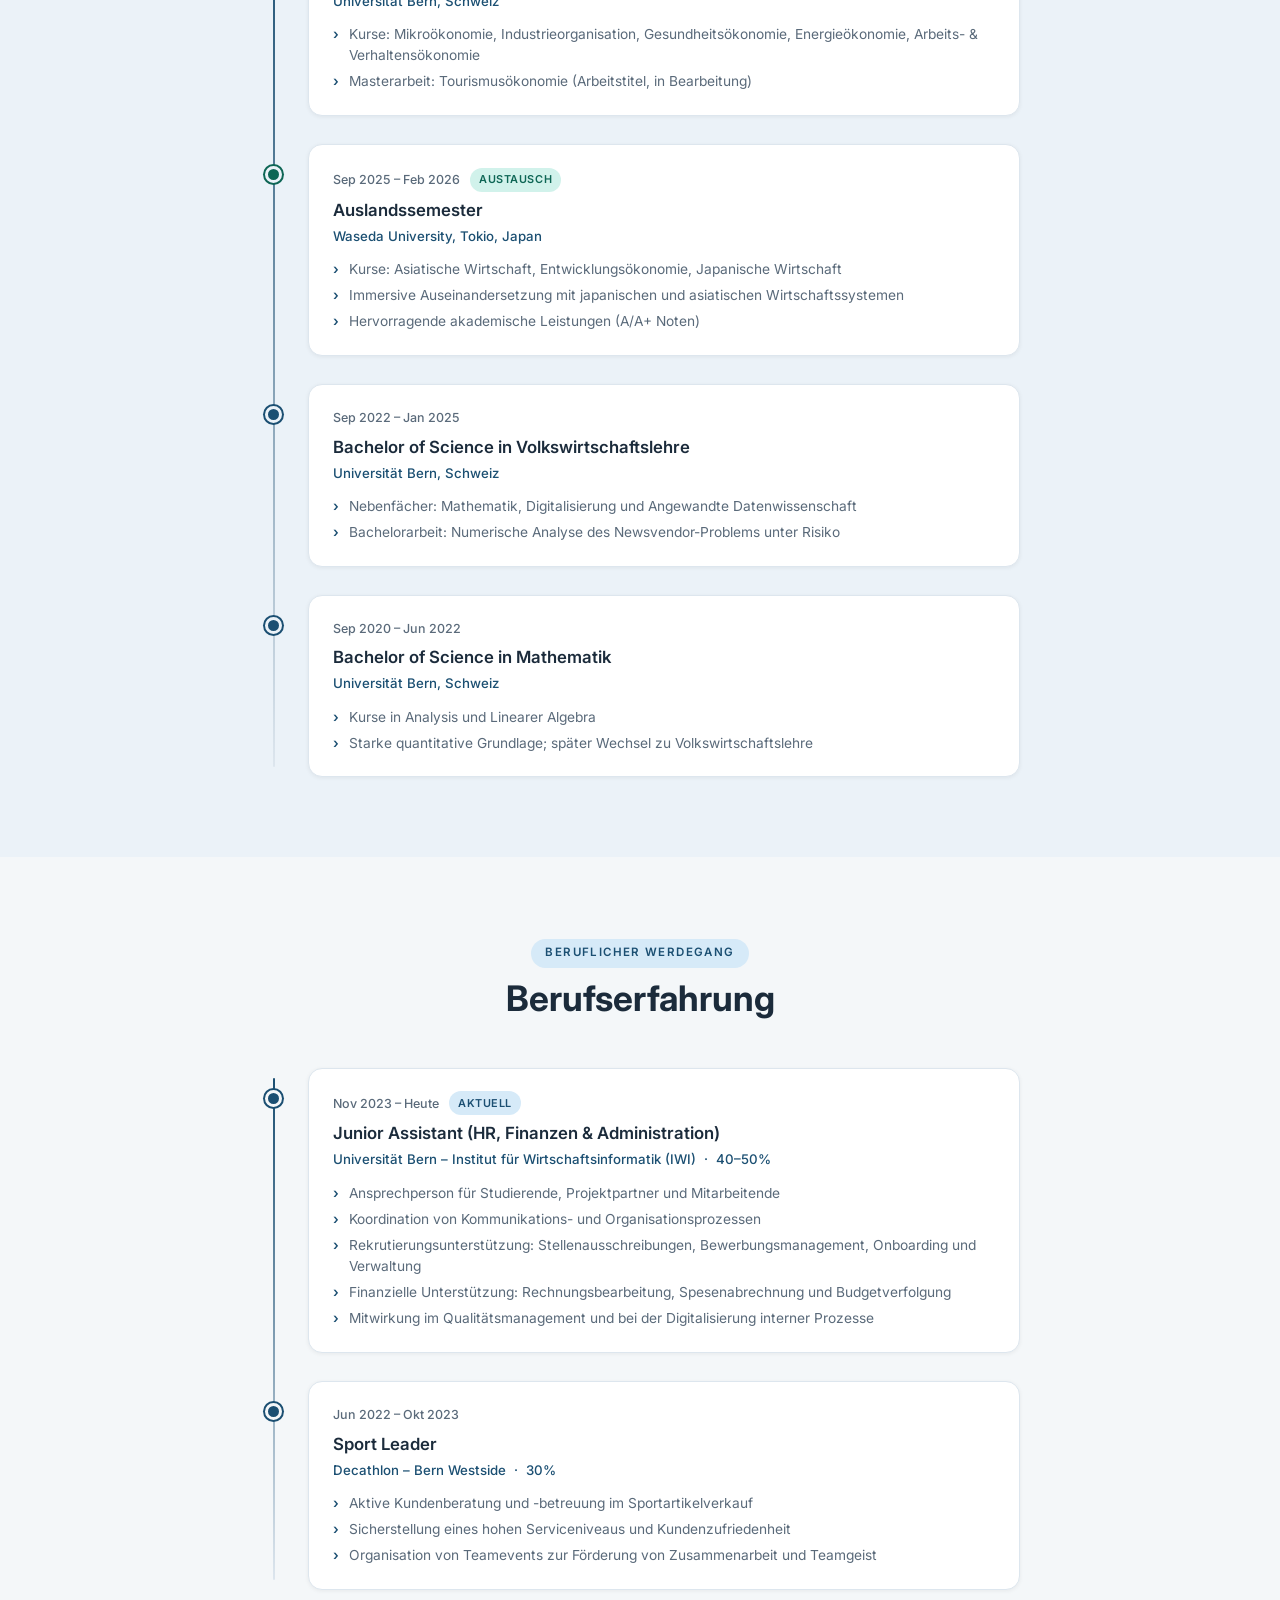
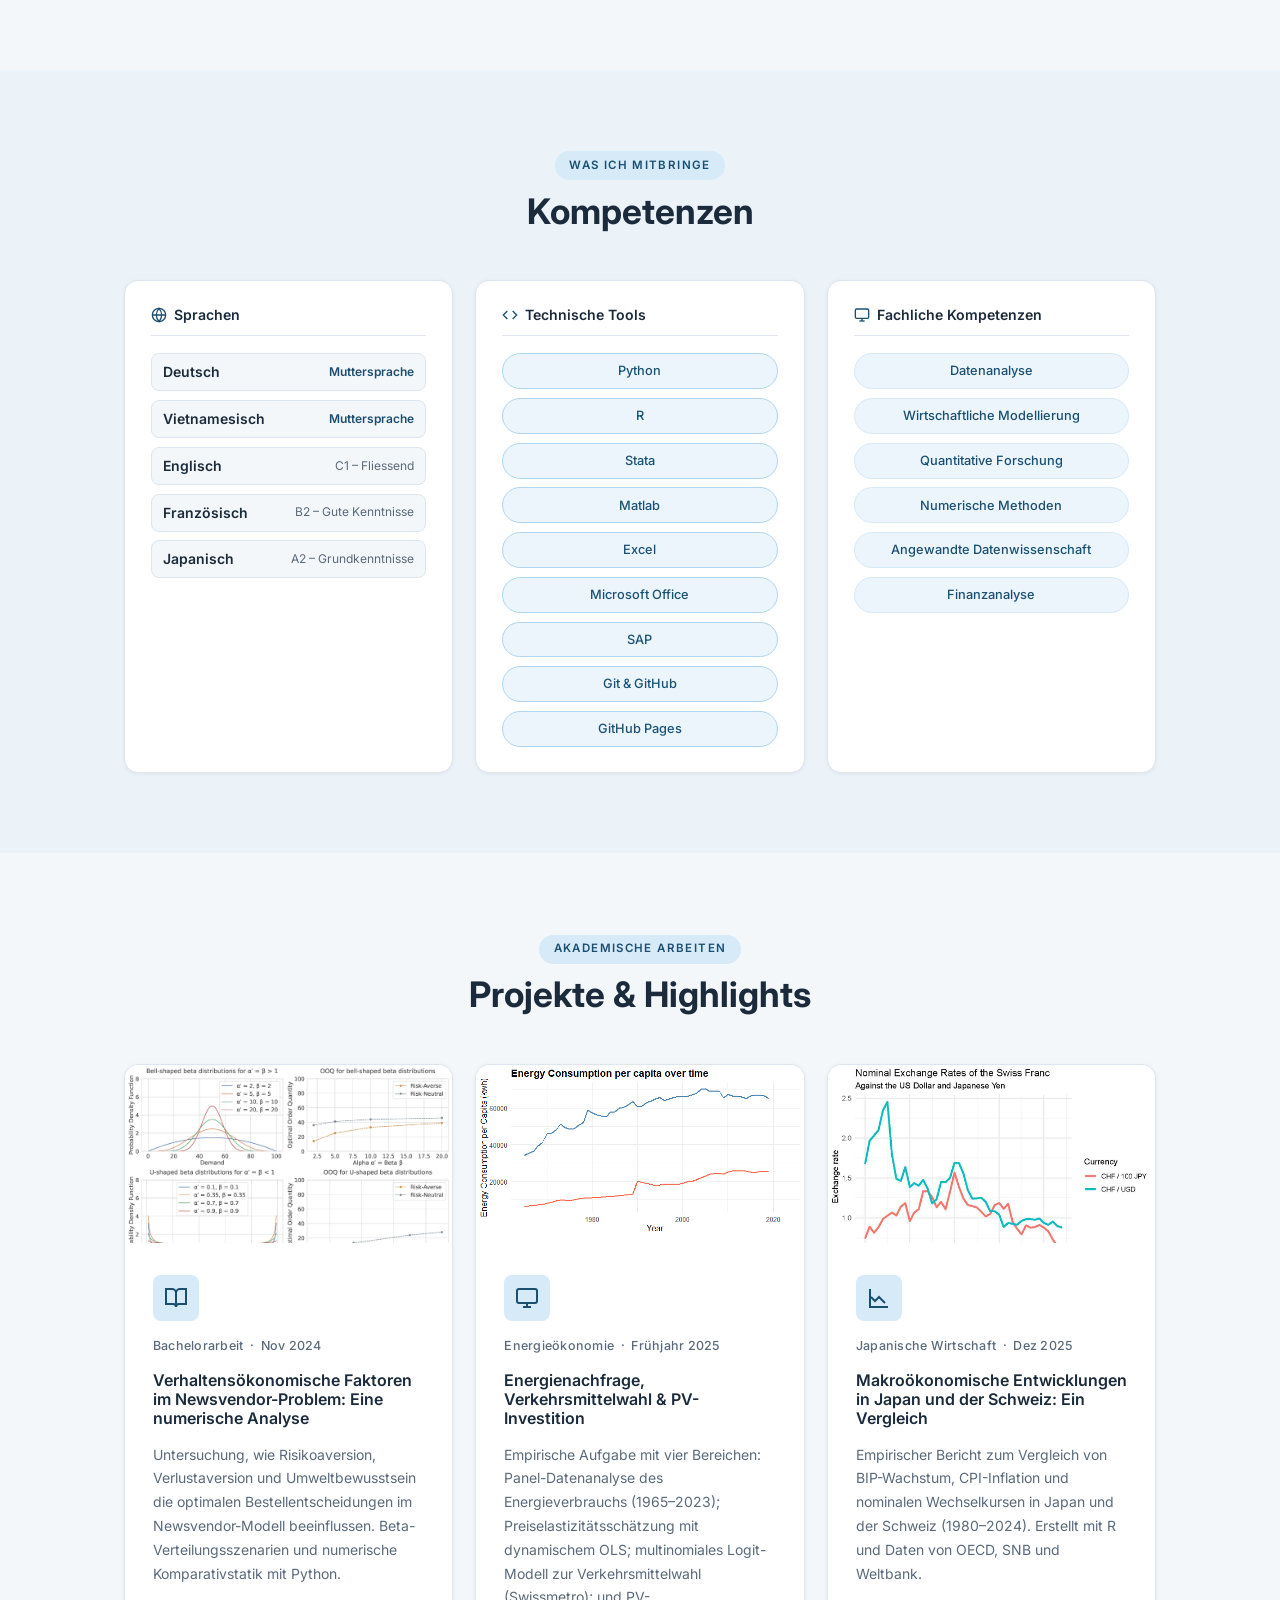
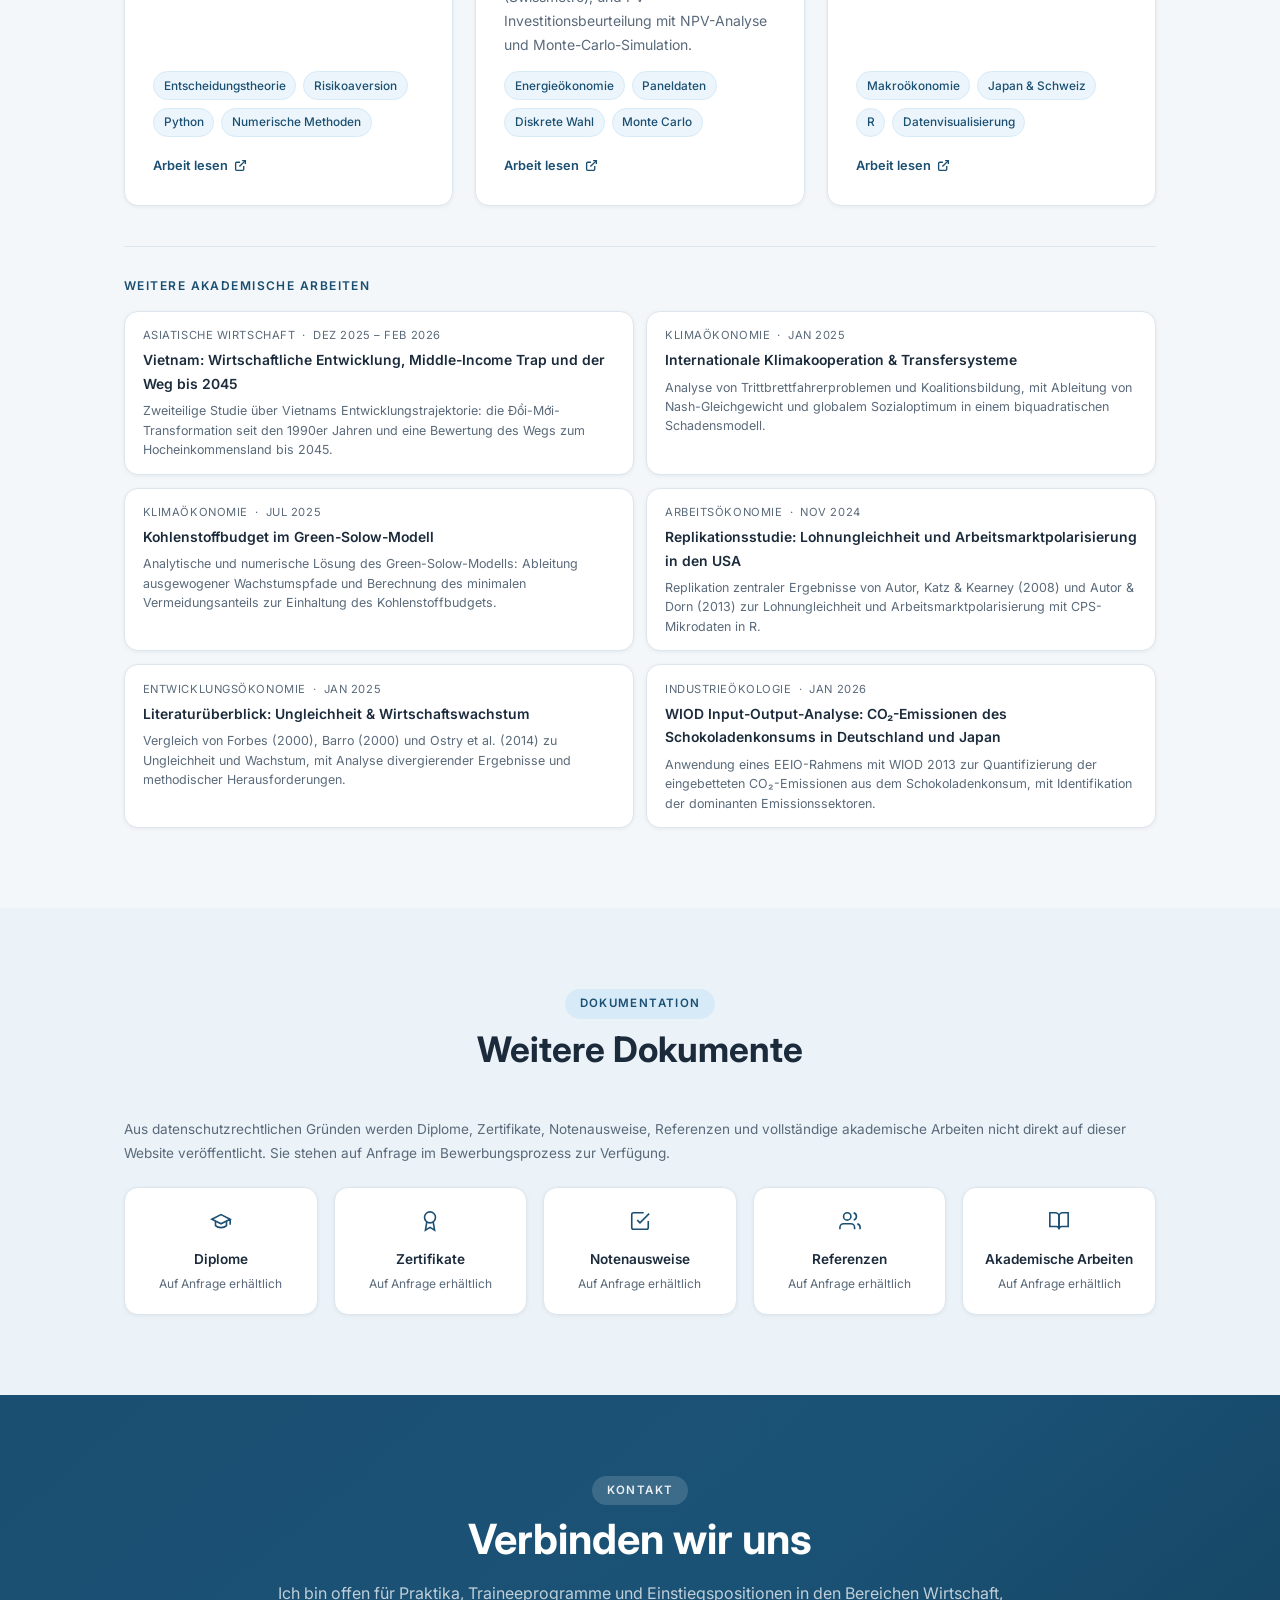
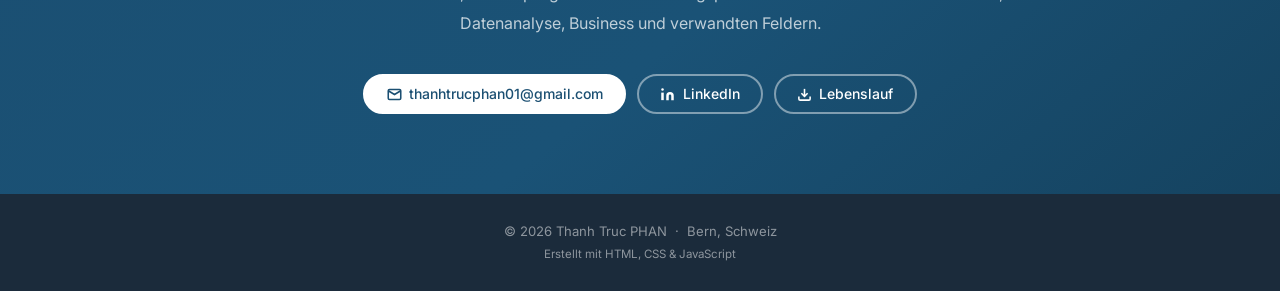
==== commit a71c3864: "high quality images" ====
--- a/index.html
+++ b/index.html
@@ -304,7 +304,7 @@
                     </div>
                     <div class="photo-strip reveal">
                         <figure class="photo-tile">
-                            <img src="/assets/pictures/Fuji_.jpg" data-full="/assets/pictures/Fuji_-full.jpg" alt="Silhouette des Fuji in der Abenddämmerung" loading="lazy" decoding="async">
+                            <img src="/assets/pictures/Fuji_.jpg" data-full="/assets/pictures/High%20Quality/Fuji_.jpg" alt="Silhouette des Fuji in der Abenddämmerung" loading="lazy" decoding="async">
                             <figcaption>Fuji in der Abenddämmerung</figcaption>
                         </figure>
                         <figure class="photo-tile">
@@ -316,7 +316,7 @@
                             <figcaption>Laternenfest, Tokio</figcaption>
                         </figure>
                         <figure class="photo-tile">
-                            <img src="/assets/pictures/Shrine.jpg" data-full="/assets/pictures/Shrine-full.jpg" alt="Japanischer Shinto-Schrein mit Torii-Tor" loading="lazy" decoding="async">
+                            <img src="/assets/pictures/Shrine.jpg" data-full="/assets/pictures/High%20Quality/Shrine.jpg" alt="Japanischer Shinto-Schrein mit Torii-Tor" loading="lazy" decoding="async">
                             <figcaption>Shinto-Schrein, Japan</figcaption>
                         </figure>
                         <figure class="photo-tile">
@@ -324,7 +324,7 @@
                             <figcaption>Shibuya Crossing</figcaption>
                         </figure>
                         <figure class="photo-tile">
-                            <img src="/assets/pictures/Autumn%20Foliage.jpg" data-full="/assets/pictures/Autumn-Foliage-full.jpg" alt="Herbstlaub in Japan" loading="lazy" decoding="async">
+                            <img src="/assets/pictures/Autumn%20Foliage.jpg" data-full="/assets/pictures/High%20Quality/Autumn%20Foliage.jpg" alt="Herbstlaub in Japan" loading="lazy" decoding="async">
                             <figcaption>Herbstlaub, Japan</figcaption>
                         </figure>
                         <figure class="photo-tile">
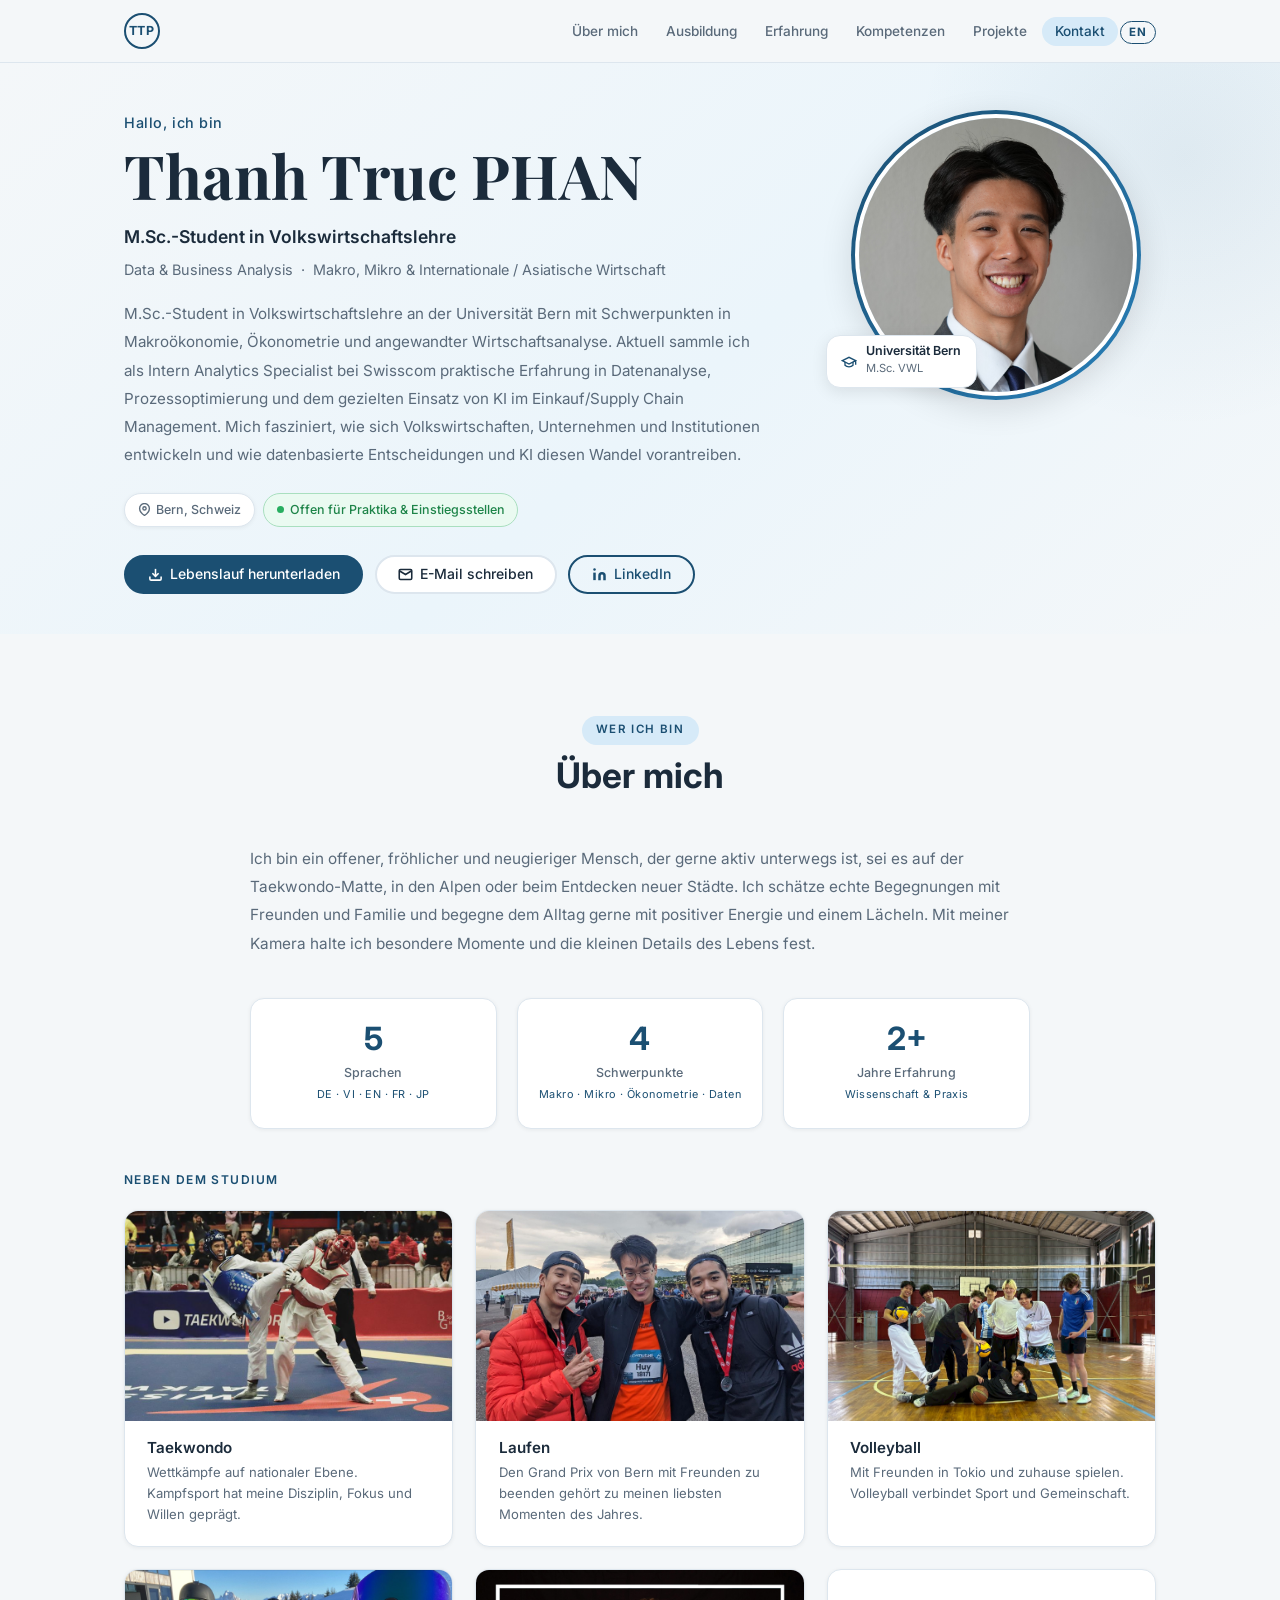
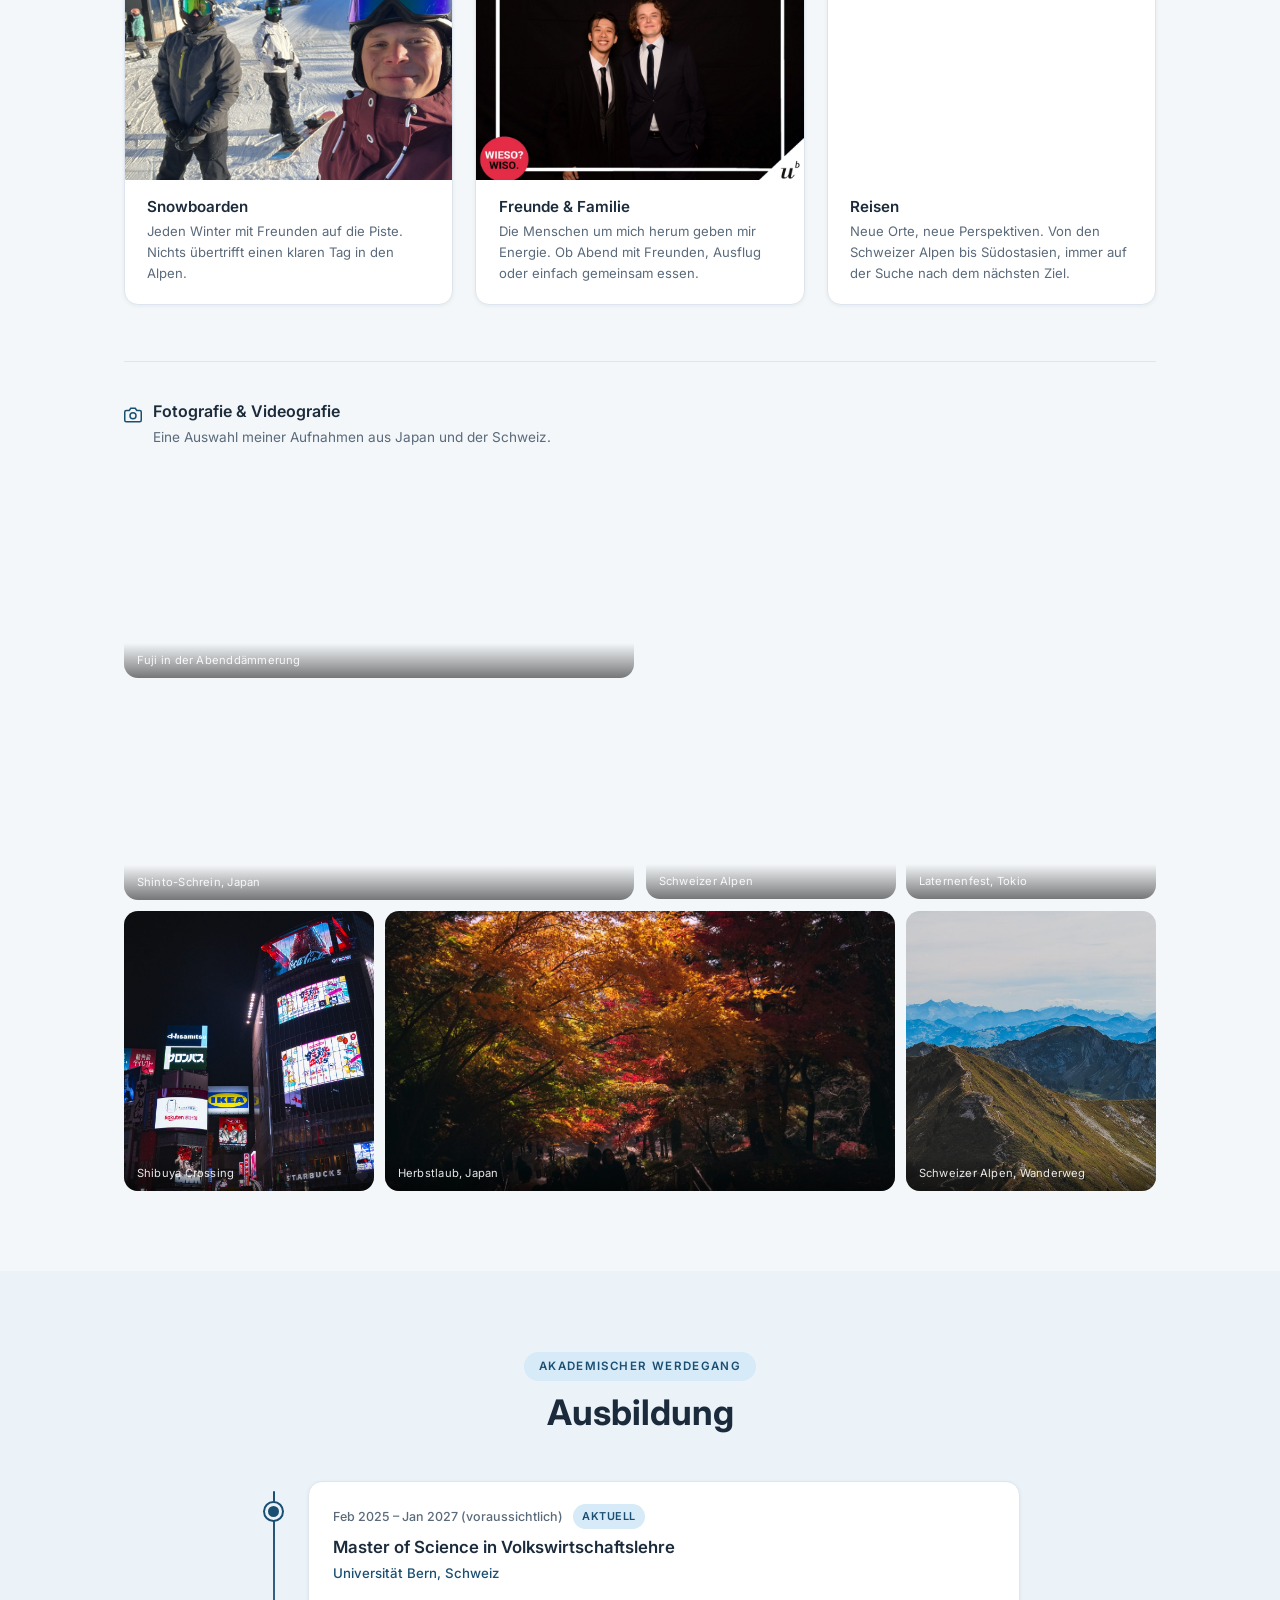
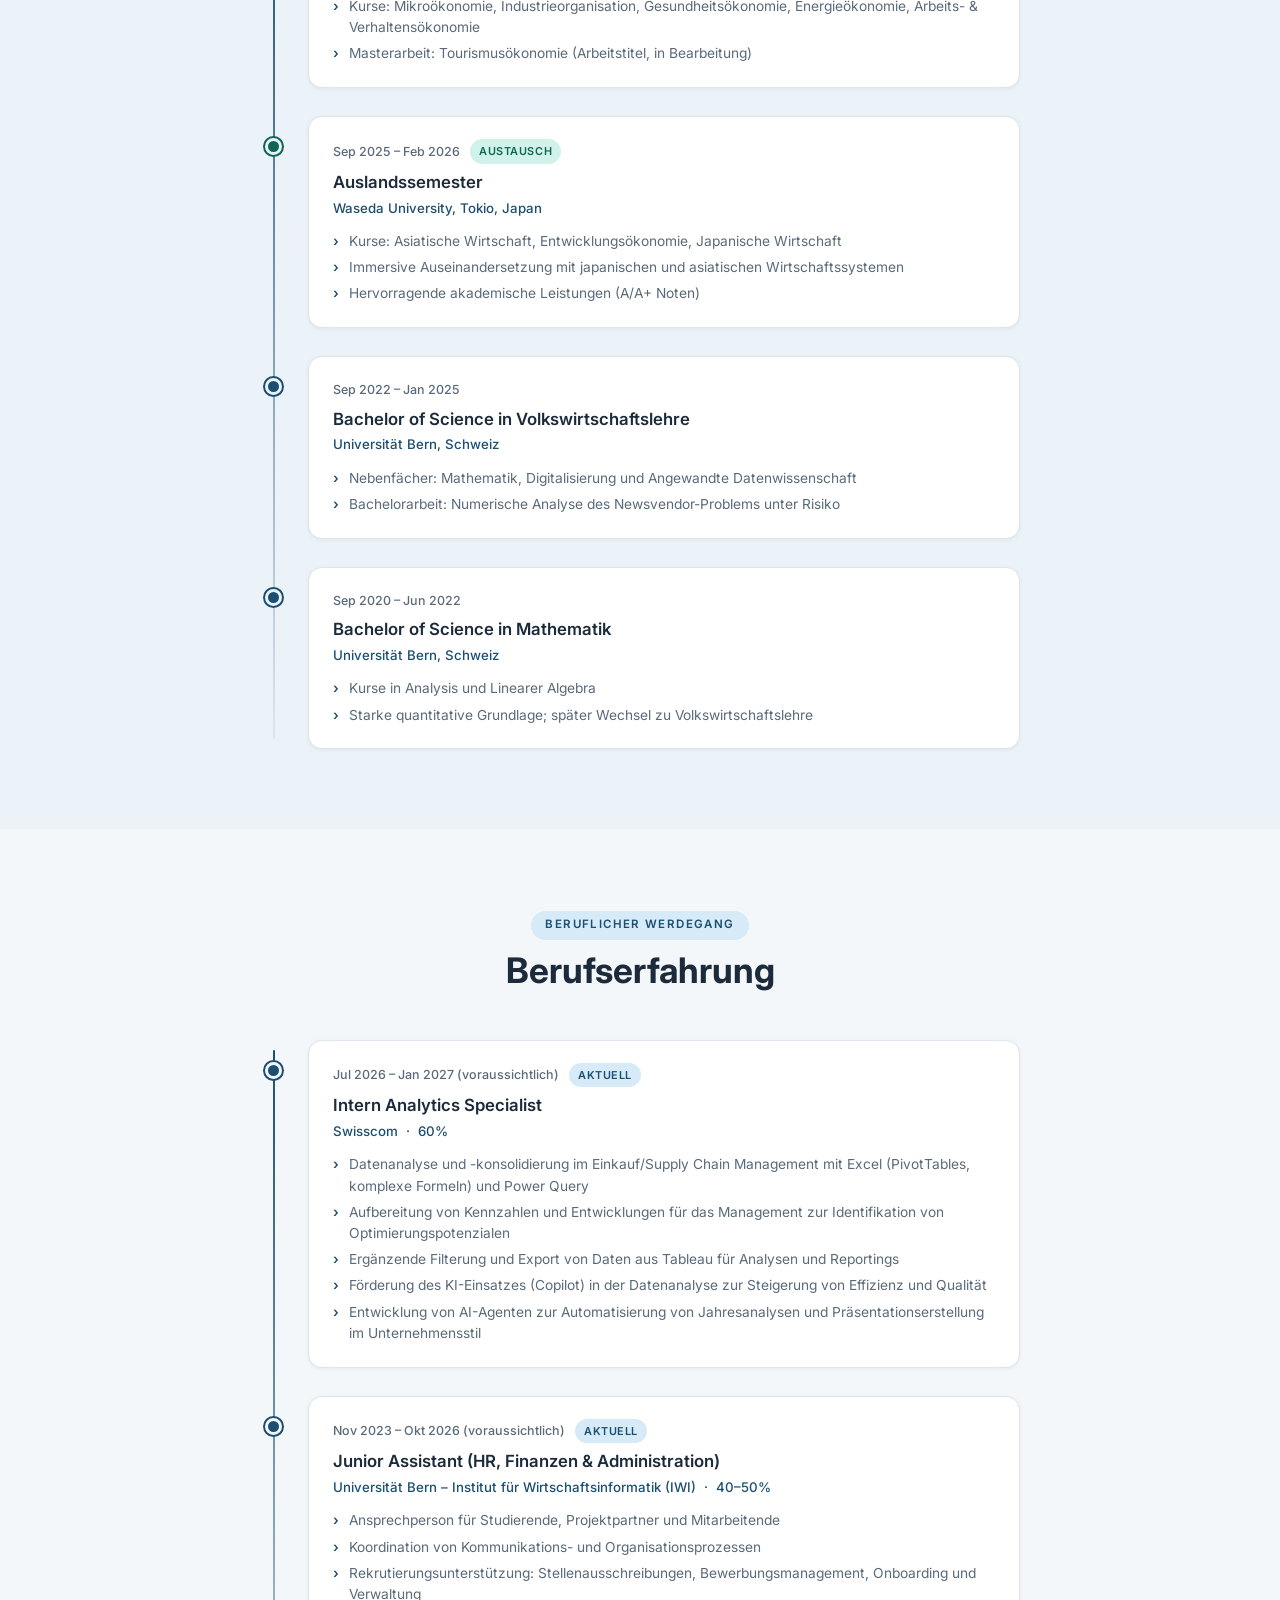
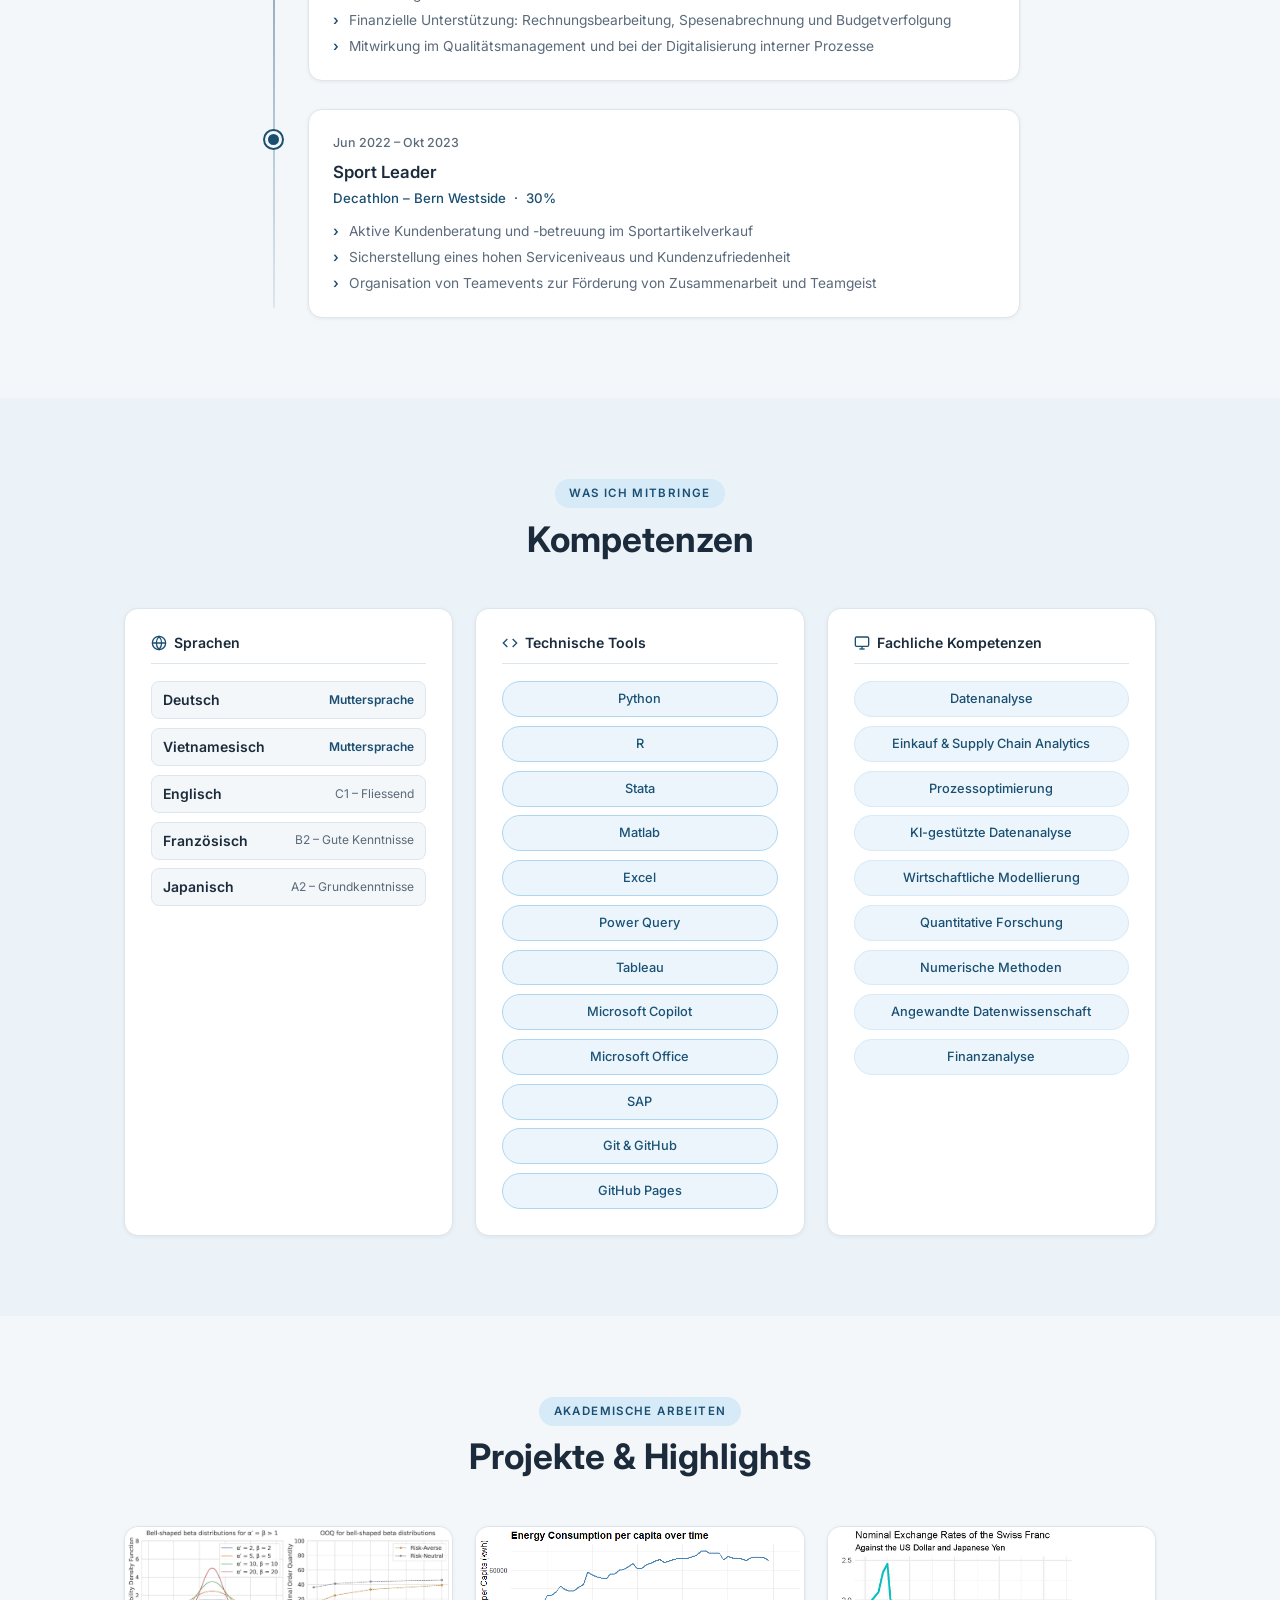
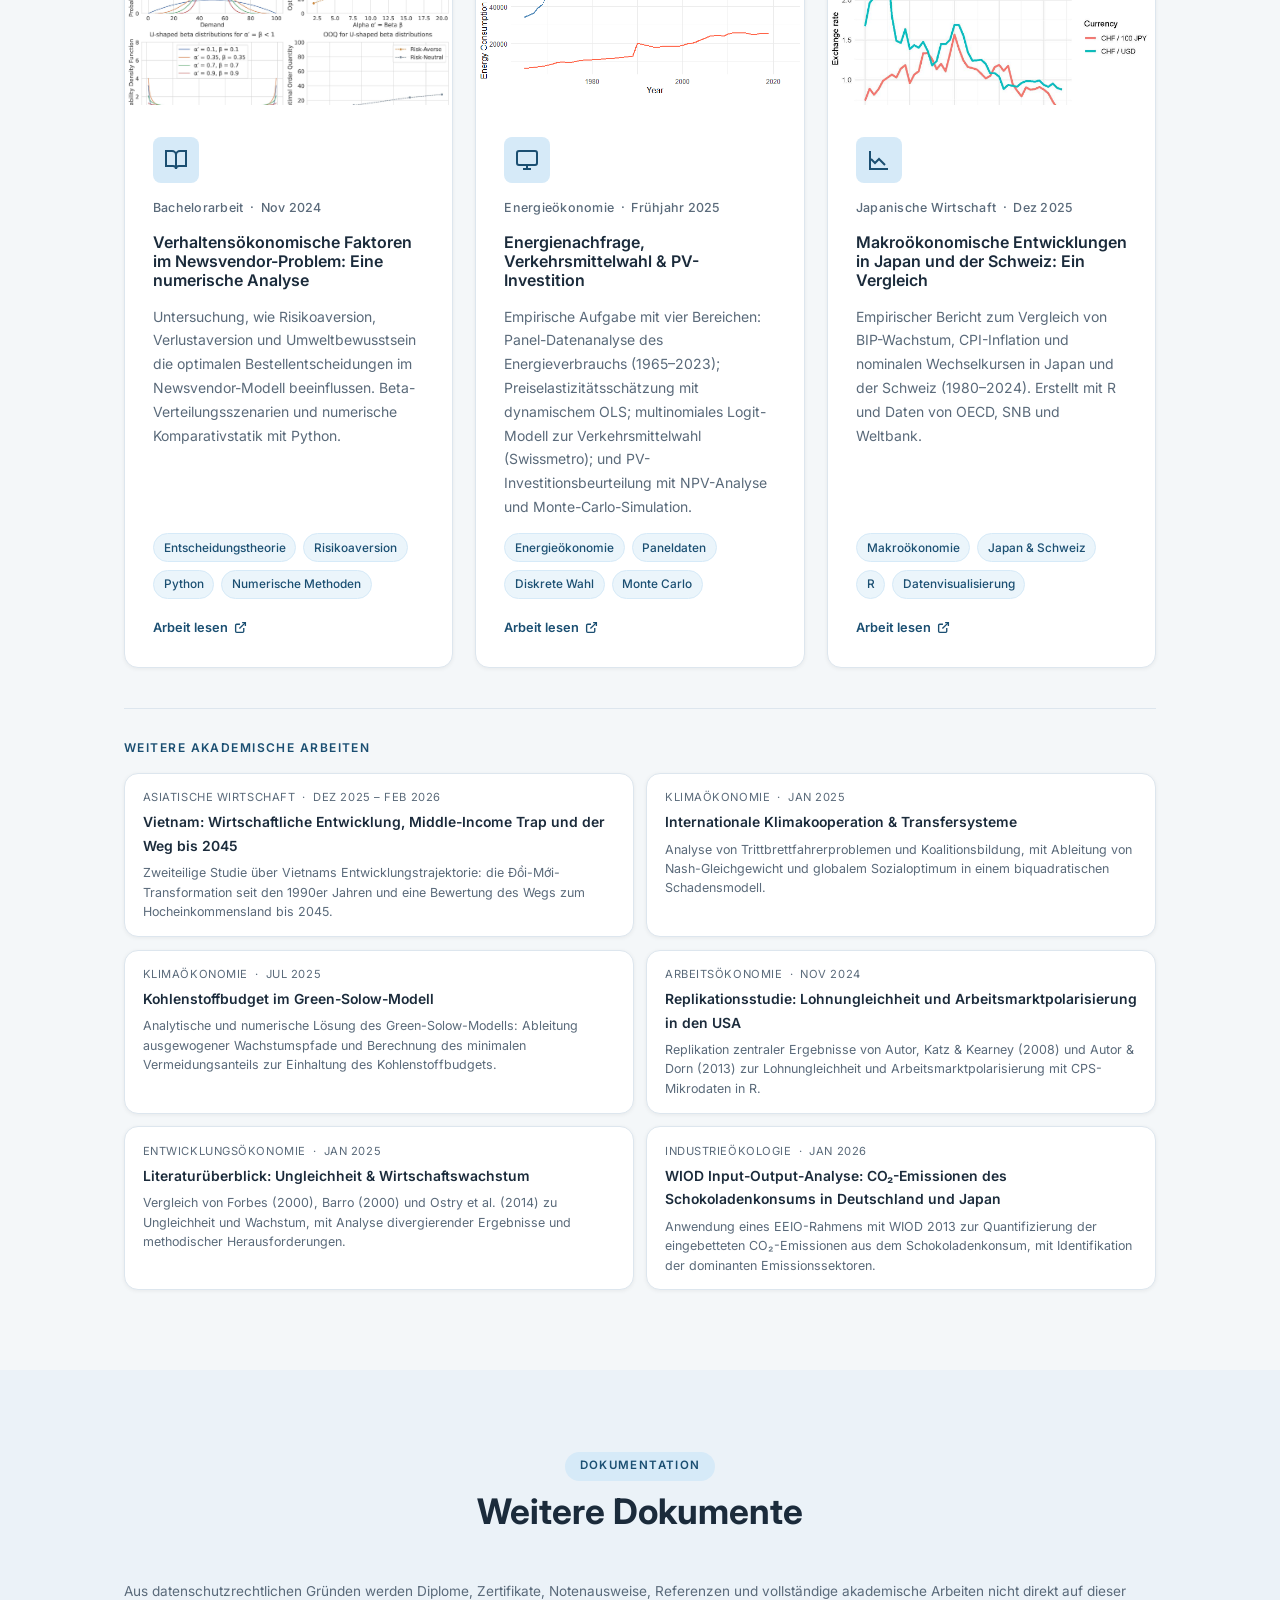
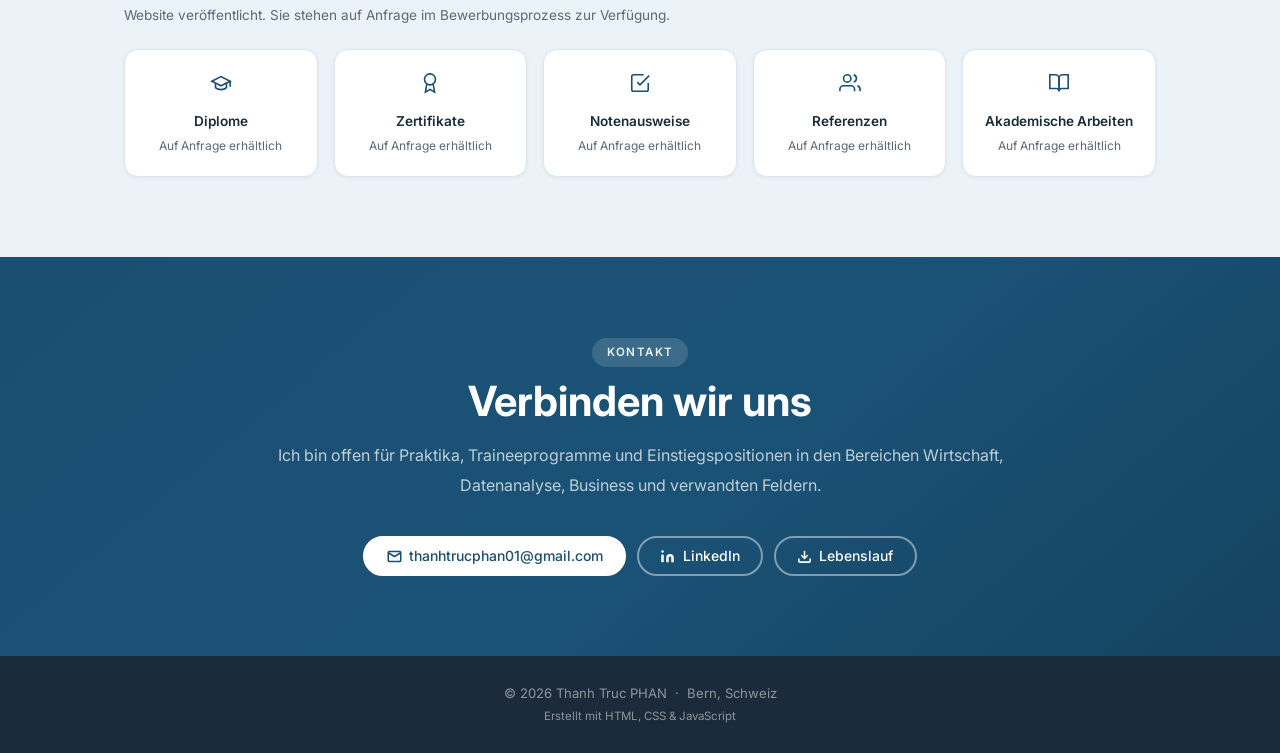
==== commit 887d4613: "Add Swisscom internship, update education/experience timeline and CV Co-Authored-By: Claude Sonnet 5" ====
--- a/index.html
+++ b/index.html
@@ -120,12 +120,12 @@
 
                     <p class="hero-intro">
                         M.Sc.-Student in Volkswirtschaftslehre an der Universität Bern mit Schwerpunkten
-                        in Makroökonomie, Mikroökonomie, Ökonometrie und angewandter Wirtschaftsanalyse.
-                        Mein Studium verbindet quantitative Methoden mit Bereichen wie Industrieorganisation,
-                        Arbeitsökonomie, Energieökonomie, Klimaökonomie und Banking. Ich interessiere mich
-                        dafür, wie Volkswirtschaften, Unternehmen und Institutionen sich entwickeln und
-                        anpassen, mit einem besonderen Fokus auf den asiatischen Wirtschaftsraum,
-                        Entwicklungsstrategien und datenbasierte Wirtschaftsanalyse.
+                        in Makroökonomie, Ökonometrie und angewandter Wirtschaftsanalyse. Aktuell sammle
+                        ich als Intern Analytics Specialist bei Swisscom praktische Erfahrung in
+                        Datenanalyse, Prozessoptimierung und dem gezielten Einsatz von KI im Einkauf/Supply
+                        Chain Management. Mich fasziniert, wie sich Volkswirtschaften, Unternehmen und
+                        Institutionen entwickeln und wie datenbasierte Entscheidungen und KI diesen
+                        Wandel vorantreiben.
                     </p>
 
                     <div class="hero-badges">
@@ -199,8 +199,8 @@
 
                 <div class="about-content">
                     <p class="reveal">
-                        Ich bin ein offener, fröhlicher und neugieriger Mensch, der gerne aktiv unterwegs ist –
-                        auf der Taekwondo-Matte, in den Alpen oder beim Entdecken neuer Städte. Ich schätze echte
+                        Ich bin ein offener, fröhlicher und neugieriger Mensch, der gerne aktiv unterwegs ist,
+                        sei es auf der Taekwondo-Matte, in den Alpen oder beim Entdecken neuer Städte. Ich schätze echte
                         Begegnungen mit Freunden und Familie und begegne dem Alltag gerne mit positiver Energie
                         und einem Lächeln. Mit meiner Kamera halte ich besondere Momente und die kleinen Details
                         des Lebens fest.
@@ -352,7 +352,7 @@
                         <div class="timeline-dot"></div>
                         <div class="timeline-card">
                             <div class="timeline-meta">
-                                <span class="timeline-date">Feb 2025 – Aug 2026 (voraussichtlich)</span>
+                                <span class="timeline-date">Feb 2025 – Jan 2027 (voraussichtlich)</span>
                                 <span class="timeline-tag tag-current">Aktuell</span>
                             </div>
                             <h3>Master of Science in Volkswirtschaftslehre</h3>
@@ -430,7 +430,28 @@
                         <div class="timeline-dot"></div>
                         <div class="timeline-card">
                             <div class="timeline-meta">
-                                <span class="timeline-date">Nov 2023 – Heute</span>
+                                <span class="timeline-date">Jul 2026 – Jan 2027 (voraussichtlich)</span>
+                                <span class="timeline-tag tag-current">Aktuell</span>
+                            </div>
+                            <h3>Intern Analytics Specialist</h3>
+                            <p class="timeline-institution">
+                                Swisscom &nbsp;·&nbsp; 60%
+                            </p>
+                            <ul class="timeline-details">
+                                <li>Datenanalyse und -konsolidierung im Einkauf/Supply Chain Management mit Excel (PivotTables, komplexe Formeln) und Power Query</li>
+                                <li>Aufbereitung von Kennzahlen und Entwicklungen für das Management zur Identifikation von Optimierungspotenzialen</li>
+                                <li>Ergänzende Filterung und Export von Daten aus Tableau für Analysen und Reportings</li>
+                                <li>Förderung des KI-Einsatzes (Copilot) in der Datenanalyse zur Steigerung von Effizienz und Qualität</li>
+                                <li>Entwicklung von AI-Agenten zur Automatisierung von Jahresanalysen und Präsentationserstellung im Unternehmensstil</li>
+                            </ul>
+                        </div>
+                    </div>
+
+                    <div class="timeline-item reveal">
+                        <div class="timeline-dot"></div>
+                        <div class="timeline-card">
+                            <div class="timeline-meta">
+                                <span class="timeline-date">Nov 2023 – Okt 2026 (voraussichtlich)</span>
                                 <span class="timeline-tag tag-current">Aktuell</span>
                             </div>
                             <h3>Junior Assistant (HR, Finanzen &amp; Administration)</h3>
@@ -525,6 +546,9 @@
                             <span class="skill-badge skill-badge-tech">Stata</span>
                             <span class="skill-badge skill-badge-tech">Matlab</span>
                             <span class="skill-badge skill-badge-tech">Excel</span>
+                            <span class="skill-badge skill-badge-tech">Power Query</span>
+                            <span class="skill-badge skill-badge-tech">Tableau</span>
+                            <span class="skill-badge skill-badge-tech">Microsoft Copilot</span>
                             <span class="skill-badge skill-badge-tech">Microsoft Office</span>
                             <span class="skill-badge skill-badge-tech">SAP</span>
                             <span class="skill-badge skill-badge-tech">Git &amp; GitHub</span>
@@ -543,6 +567,9 @@
                         </h3>
                         <div class="skill-tags">
                             <span class="skill-badge">Datenanalyse</span>
+                            <span class="skill-badge">Einkauf &amp; Supply Chain Analytics</span>
+                            <span class="skill-badge">Prozessoptimierung</span>
+                            <span class="skill-badge">KI-gestützte Datenanalyse</span>
                             <span class="skill-badge">Wirtschaftliche Modellierung</span>
                             <span class="skill-badge">Quantitative Forschung</span>
                             <span class="skill-badge">Numerische Methoden</span>
